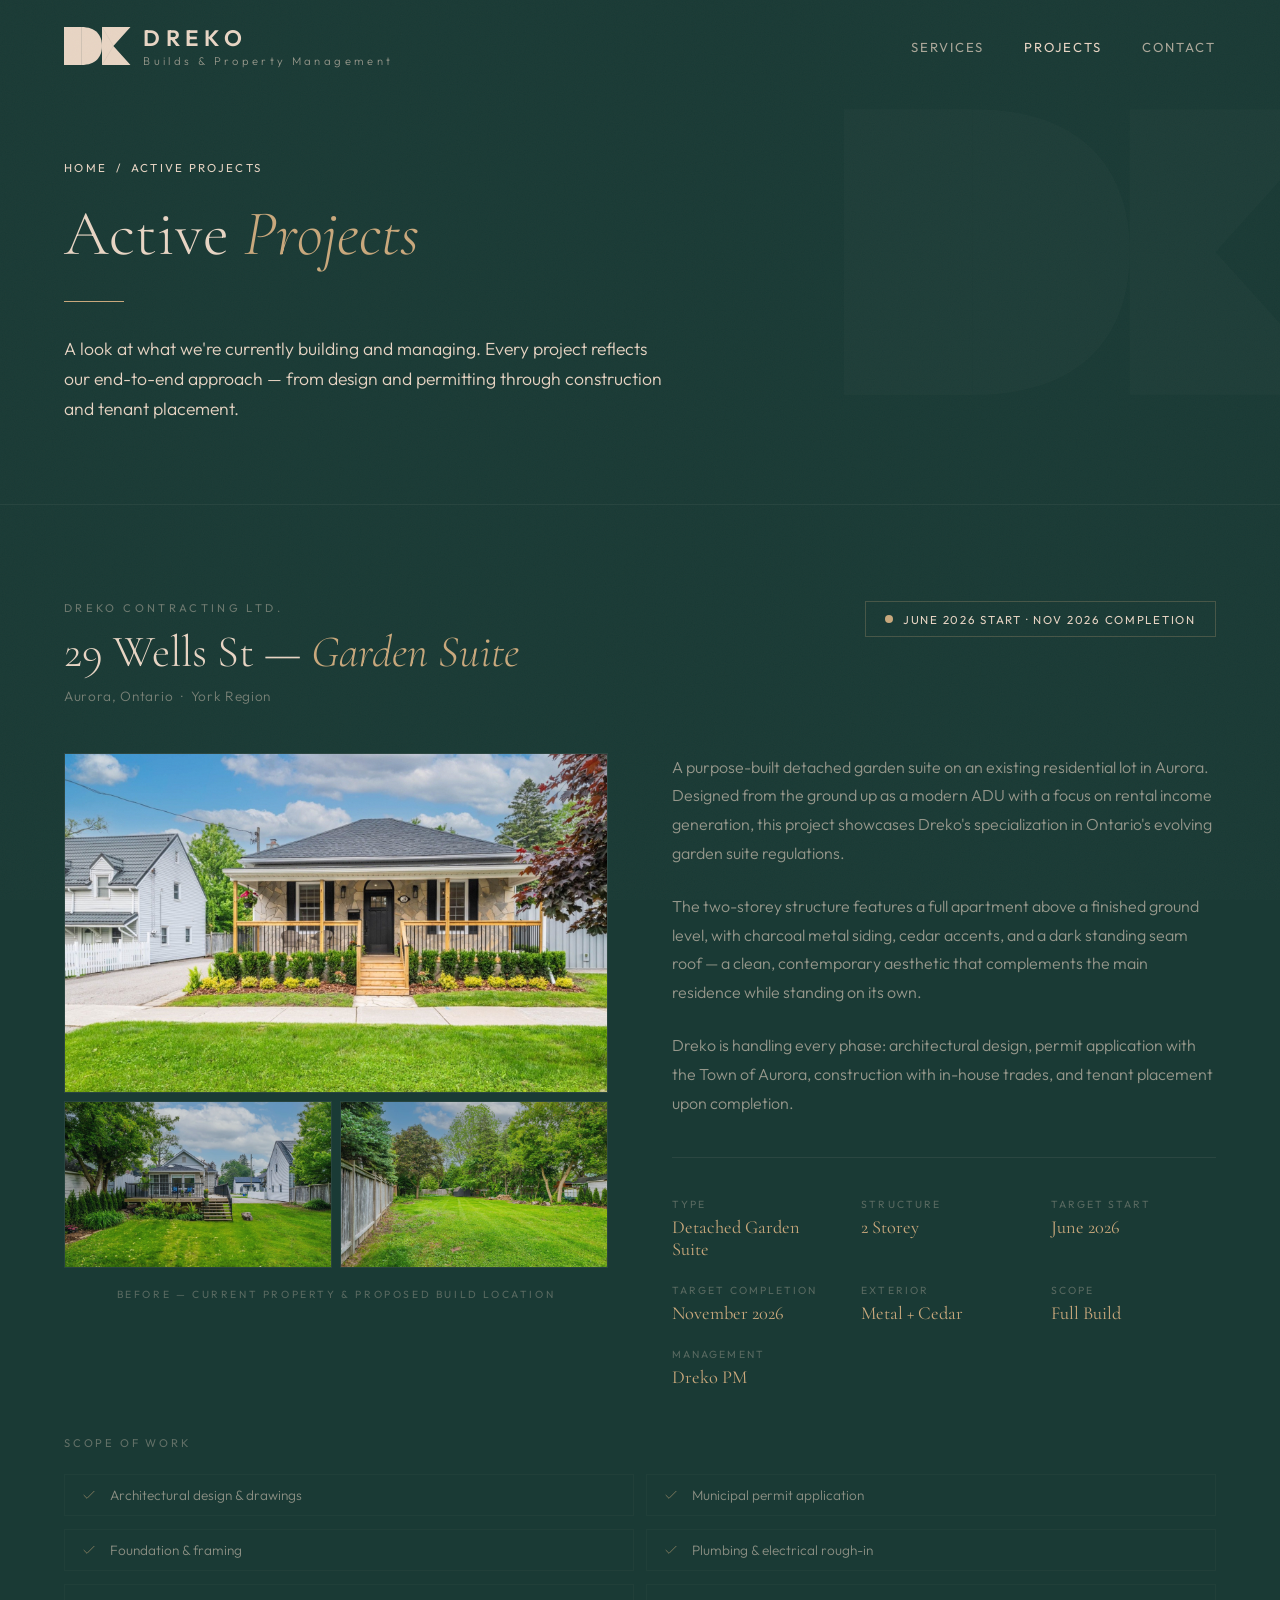
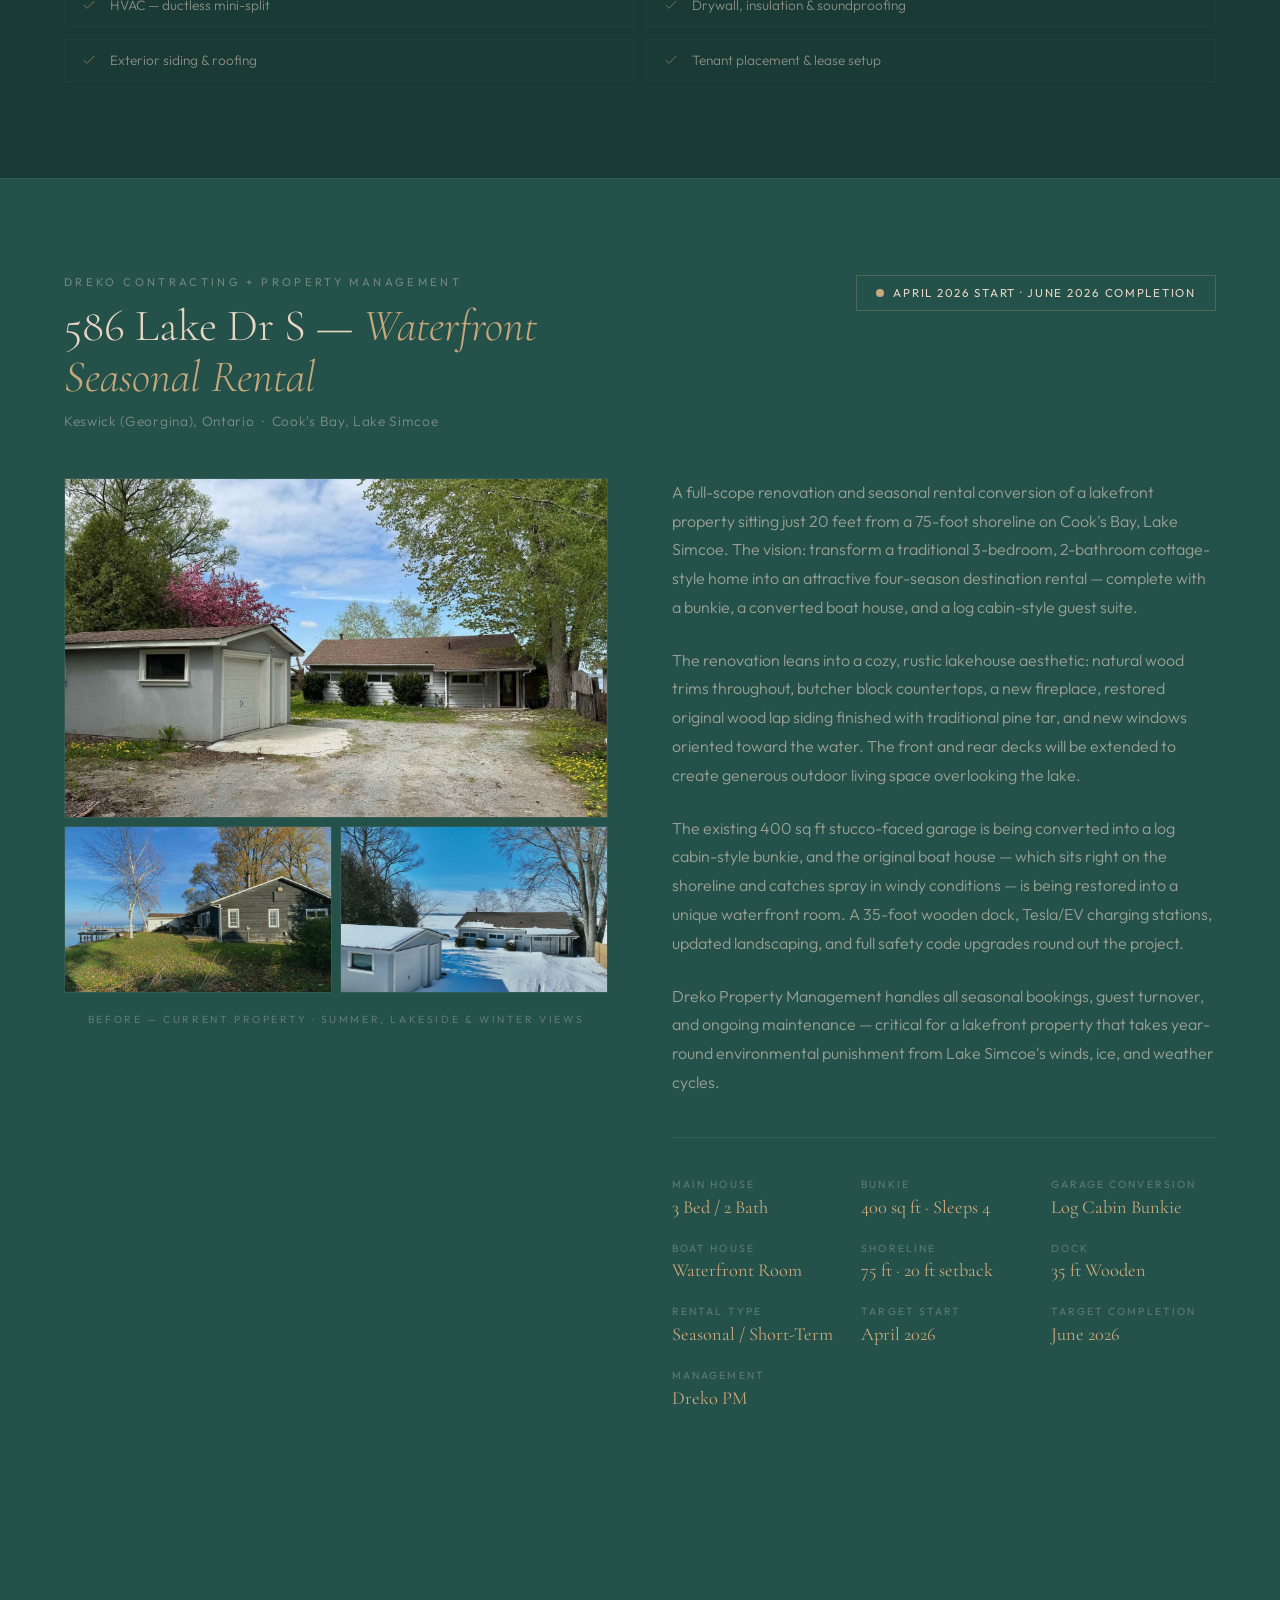
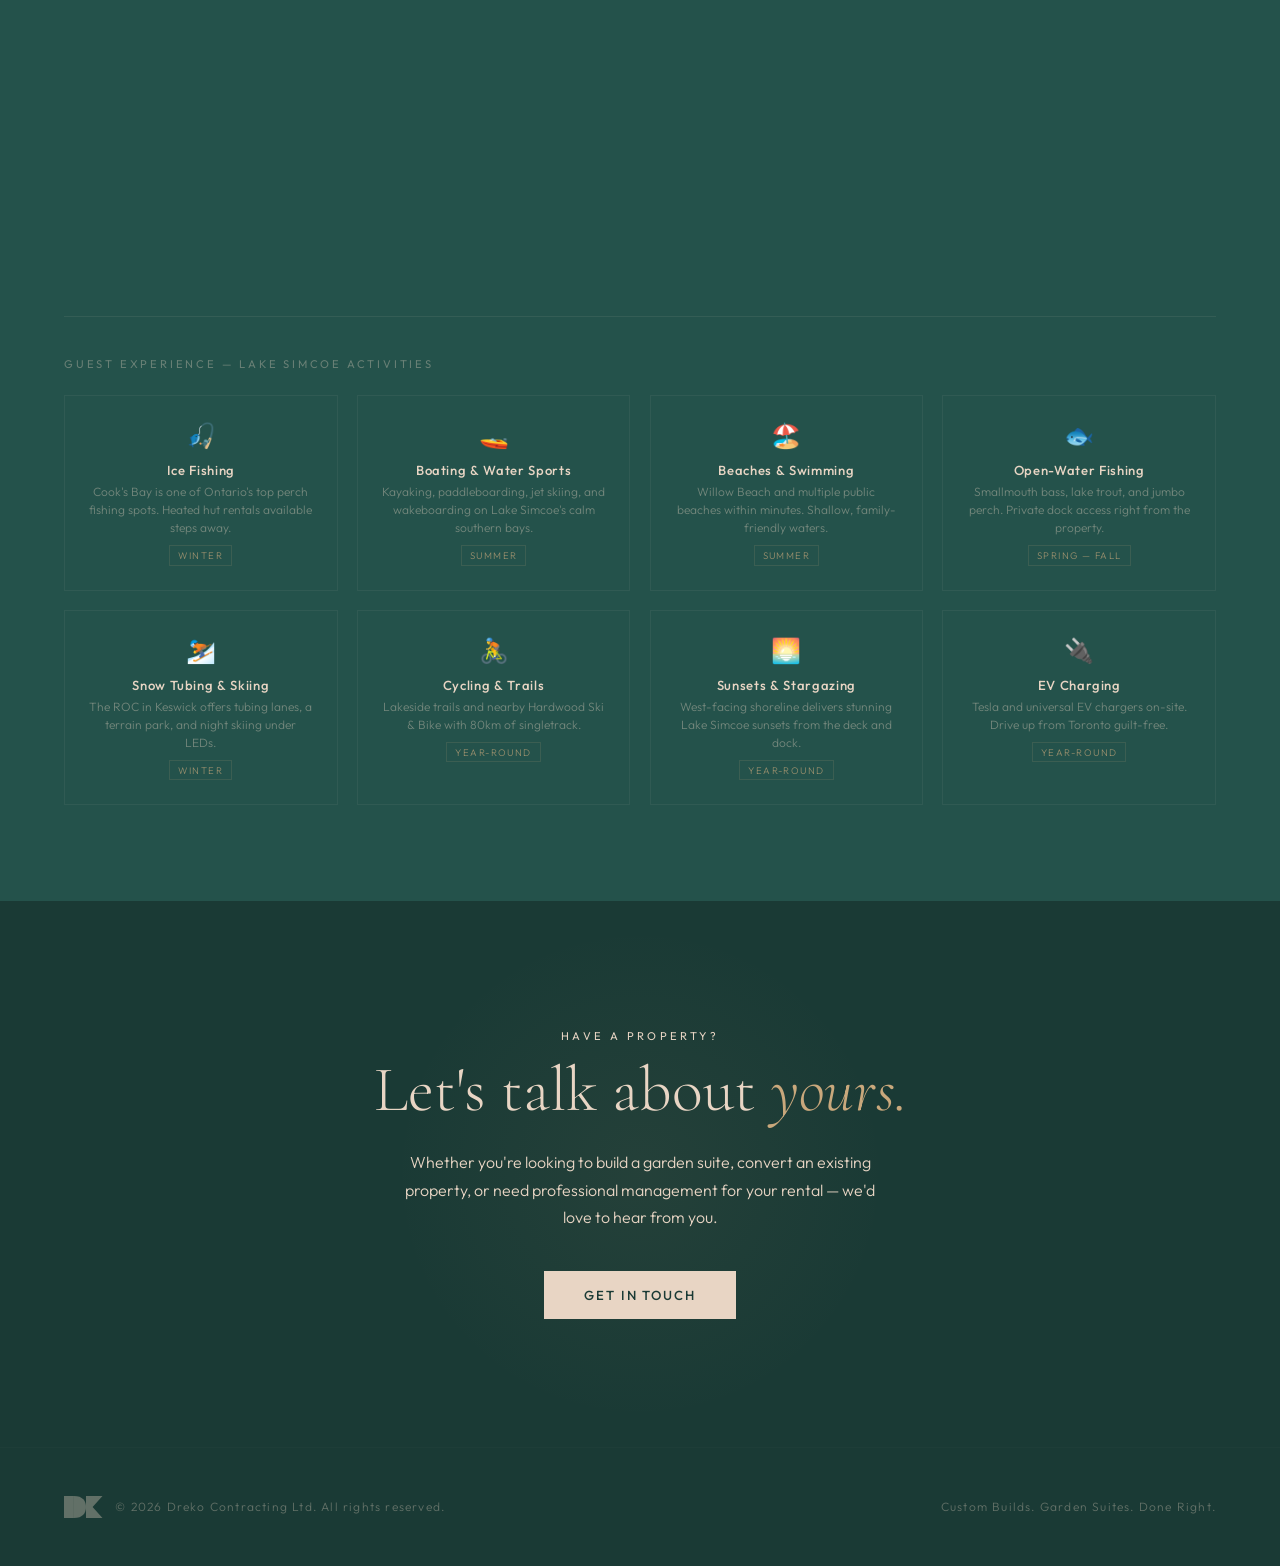
==== projects.html @ 9b6b3b4e "Add files via upload" ====
<!DOCTYPE html>
<html lang="en">
<head>
<meta charset="UTF-8">
<meta name="viewport" content="width=device-width, initial-scale=1.0">
<title>DREKO — Active Projects | Aurora Garden Suite & Keswick Waterfront</title>
<meta name="description" content="Current Dreko projects: Garden suite construction in Aurora and a lakefront seasonal rental transformation in Keswick on Lake Simcoe.">
<link href="https://fonts.googleapis.com/css2?family=Cormorant+Garamond:ital,wght@0,300;0,400;0,500;0,600;1,300;1,400&family=Outfit:wght@300;400;500;600&display=swap" rel="stylesheet">
<style>
  :root {
    --deep-green: #1a3a35;
    --green-mid: #24524b;
    --green-light: #2d6b62;
    --cream: #e8d5c4;
    --cream-soft: #f2e8de;
    --cream-white: #faf5f0;
    --warm-gray: #8a7e74;
    --accent: #c9a87c;
    --text-dark: #0f1f1c;
  }
  * { margin: 0; padding: 0; box-sizing: border-box; }
  html { scroll-behavior: smooth; font-size: 16px; }
  body {
    font-family: 'Outfit', sans-serif;
    font-weight: 300;
    color: var(--cream);
    background: var(--deep-green);
    overflow-x: hidden;
    -webkit-font-smoothing: antialiased;
  }
  body::before {
    content: '';
    position: fixed;
    top: 0; left: 0;
    width: 100%; height: 100%;
    opacity: 0.03;
    background-image: url("data:image/svg+xml,%3Csvg viewBox='0 0 256 256' xmlns='http://www.w3.org/2000/svg'%3E%3Cfilter id='n'%3E%3CfeTurbulence type='fractalNoise' baseFrequency='0.9' numOctaves='4' stitchTiles='stitch'/%3E%3C/filter%3E%3Crect width='100%25' height='100%25' filter='url(%23n)'/%3E%3C/svg%3E");
    background-size: 256px 256px;
    pointer-events: none;
    z-index: 9999;
  }
  .reveal {
    opacity: 0;
    transform: translateY(40px);
    transition: opacity 0.9s cubic-bezier(0.16, 1, 0.3, 1), transform 0.9s cubic-bezier(0.16, 1, 0.3, 1);
  }
  .reveal.visible { opacity: 1; transform: translateY(0); }
  .reveal-delay-1 { transition-delay: 0.12s; }
  .reveal-delay-2 { transition-delay: 0.24s; }
  .reveal-delay-3 { transition-delay: 0.36s; }
  .reveal-delay-4 { transition-delay: 0.48s; }

  /* NAV */
  nav {
    position: fixed; top: 0; left: 0; width: 100%; z-index: 1000;
    padding: 1.5rem 4rem;
    display: flex; justify-content: space-between; align-items: center;
    transition: background 0.4s, padding 0.4s;
  }
  nav.scrolled {
    background: rgba(26,58,53,0.95);
    backdrop-filter: blur(24px);
    padding: 1rem 4rem;
    box-shadow: 0 1px 0 rgba(232,213,196,0.06);
  }
  .nav-logo { display: flex; align-items: center; gap: 0.8rem; text-decoration: none; }
  .nav-logo svg { height: 38px; width: auto; transition: height 0.4s; }
  nav.scrolled .nav-logo svg { height: 32px; }
  .nav-logo-text { font-weight: 600; font-size: 1.4rem; letter-spacing: 0.25em; color: var(--cream); }
  .nav-logo-text span { font-weight: 300; opacity: 0.6; font-size: 0.7rem; letter-spacing: 0.3em; display: block; margin-top: 2px; }
  .nav-links { display: flex; gap: 2.5rem; list-style: none; }
  .nav-links a {
    color: var(--cream); text-decoration: none; font-size: 0.82rem;
    letter-spacing: 0.15em; text-transform: uppercase; opacity: 0.7;
    font-weight: 400; position: relative; transition: opacity 0.3s;
  }
  .nav-links a::after {
    content: ''; position: absolute; bottom: -4px; left: 0;
    width: 0; height: 1px; background: var(--accent);
    transition: width 0.4s cubic-bezier(0.16, 1, 0.3, 1);
  }
  .nav-links a:hover { opacity: 1; }
  .nav-links a:hover::after { width: 100%; }
  .hamburger {
    display: none; flex-direction: column; gap: 5px; cursor: pointer;
    padding: 8px; z-index: 1001; background: none; border: none;
  }
  .hamburger span { display: block; width: 24px; height: 1.5px; background: var(--cream); transition: transform 0.3s, opacity 0.3s; }
  .hamburger.active span:nth-child(1) { transform: translateY(6.5px) rotate(45deg); }
  .hamburger.active span:nth-child(2) { opacity: 0; }
  .hamburger.active span:nth-child(3) { transform: translateY(-6.5px) rotate(-45deg); }
  .mobile-menu {
    display: none; position: fixed; top: 0; left: 0; width: 100%; height: 100%;
    background: rgba(26,58,53,0.98); backdrop-filter: blur(30px); z-index: 999;
    flex-direction: column; align-items: center; justify-content: center; gap: 2.5rem;
    opacity: 0; transition: opacity 0.4s;
  }
  .mobile-menu.open { display: flex; opacity: 1; }
  .mobile-menu a {
    color: var(--cream); text-decoration: none; font-family: 'Cormorant Garamond', serif;
    font-size: 2rem; font-weight: 300; letter-spacing: 0.1em; opacity: 0.8; transition: opacity 0.3s, color 0.3s;
  }
  .mobile-menu a:hover { opacity: 1; color: var(--accent); }

  /* PAGE HEADER */
  .page-header {
    padding: 10rem 4rem 5rem;
    position: relative;
    overflow: hidden;
  }
  .page-header-watermark {
    position: absolute; right: -5%; top: 50%; transform: translateY(-50%);
    width: 45vw; max-width: 500px; opacity: 0.02; pointer-events: none;
  }
  .breadcrumb {
    font-size: 0.72rem; letter-spacing: 0.2em; text-transform: uppercase;
    opacity: 0.35; margin-bottom: 1.5rem; font-weight: 400;
  }
  .breadcrumb a { color: var(--cream); text-decoration: none; transition: opacity 0.3s; }
  .breadcrumb a:hover { opacity: 0.8; }
  .page-title {
    font-family: 'Cormorant Garamond', serif; font-weight: 300;
    font-size: clamp(2.5rem, 5vw, 4.5rem); line-height: 1.1; max-width: 800px;
  }
  .page-title em { font-style: italic; color: var(--accent); }
  .page-intro {
    margin-top: 1.5rem; font-size: 1.1rem; line-height: 1.7;
    max-width: 600px; opacity: 0.55;
  }
  .divider { width: 60px; height: 1px; background: var(--accent); opacity: 0.4; margin: 2rem 0; }

  /* PROJECT SECTION */
  .project-section {
    padding: 6rem 4rem;
    border-top: 1px solid rgba(232,213,196,0.06);
  }
  .project-section:nth-child(odd) { background: var(--green-mid); }

  .project-header {
    display: flex; justify-content: space-between; align-items: flex-start;
    margin-bottom: 3rem; flex-wrap: wrap; gap: 2rem;
  }
  .project-header-left { max-width: 600px; }
  .project-eyebrow {
    font-size: 0.7rem; letter-spacing: 0.3em; text-transform: uppercase;
    opacity: 0.4; margin-bottom: 0.75rem; font-weight: 400;
  }
  .project-name {
    font-family: 'Cormorant Garamond', serif; font-weight: 300;
    font-size: clamp(1.8rem, 3.5vw, 2.8rem); line-height: 1.15;
  }
  .project-name em { font-style: italic; color: var(--accent); }
  .project-location {
    margin-top: 0.5rem; font-size: 0.85rem; opacity: 0.45;
    letter-spacing: 0.05em;
  }

  .project-status {
    display: flex; align-items: center; gap: 0.6rem;
    padding: 0.6rem 1.2rem;
    border: 1px solid rgba(201,168,124,0.25);
    font-size: 0.72rem; letter-spacing: 0.15em; text-transform: uppercase;
    font-weight: 400; white-space: nowrap; height: fit-content;
  }
  .status-dot {
    width: 8px; height: 8px; border-radius: 50%;
    animation: pulse 2s ease-in-out infinite;
  }
  .status-dot.upcoming { background: var(--accent); }
  .status-dot.active { background: #6fbf73; }
  @keyframes pulse {
    0%, 100% { opacity: 1; }
    50% { opacity: 0.4; }
  }

  /* Project photo gallery */
  .project-gallery {
    display: grid;
    grid-template-columns: 1fr;
    gap: 0.5rem;
  }
  .project-gallery-main {
    width: 100%;
    aspect-ratio: 16/10;
    object-fit: cover;
    border: 1px solid rgba(232,213,196,0.08);
  }
  .project-gallery-row {
    display: grid;
    grid-template-columns: 1fr 1fr;
    gap: 0.5rem;
  }
  .project-gallery-thumb {
    width: 100%;
    aspect-ratio: 16/10;
    object-fit: cover;
    border: 1px solid rgba(232,213,196,0.08);
    opacity: 0.85;
    transition: opacity 0.3s;
  }
  .project-gallery-thumb:hover { opacity: 1; }
  .gallery-label {
    font-size: 0.65rem;
    letter-spacing: 0.25em;
    text-transform: uppercase;
    opacity: 0.3;
    margin-top: 0.75rem;
    font-weight: 400;
    text-align: center;
  }

  /* Project content grid */
  .project-content {
    display: grid;
    grid-template-columns: 1fr 1fr;
    gap: 4rem;
    align-items: start;
  }
  .project-visual {
    aspect-ratio: 4/3;
    background: rgba(232,213,196,0.03);
    border: 1px solid rgba(232,213,196,0.08);
    display: flex; flex-direction: column;
    align-items: center; justify-content: center;
    position: relative; overflow: hidden;
  }
  .project-visual-label {
    font-size: 0.68rem; letter-spacing: 0.3em; text-transform: uppercase;
    opacity: 0.25; font-weight: 400;
  }
  .project-visual svg { width: 80px; opacity: 0.08; margin-top: 1rem; }

  .project-description p {
    font-size: 1rem; line-height: 1.8; opacity: 0.6; margin-bottom: 1.5rem;
  }

  /* Specs grid */
  .project-specs {
    display: grid; grid-template-columns: repeat(3, 1fr);
    gap: 1.5rem; margin-top: 2.5rem;
    padding-top: 2.5rem;
    border-top: 1px solid rgba(232,213,196,0.08);
  }
  .spec-item { display: flex; flex-direction: column; }
  .spec-label {
    font-size: 0.65rem; letter-spacing: 0.2em; text-transform: uppercase;
    opacity: 0.3; margin-bottom: 0.3rem; font-weight: 400;
  }
  .spec-value {
    font-family: 'Cormorant Garamond', serif;
    font-size: 1.15rem; font-weight: 400; color: var(--accent);
  }

  /* Scope list */
  .scope-section { margin-top: 3rem; }
  .scope-title {
    font-size: 0.7rem; letter-spacing: 0.25em; text-transform: uppercase;
    opacity: 0.35; margin-bottom: 1.5rem; font-weight: 400;
  }
  .scope-grid {
    display: grid; grid-template-columns: 1fr 1fr;
    gap: 0.8rem;
  }
  .scope-item {
    display: flex; align-items: center; gap: 0.8rem;
    padding: 0.7rem 1rem;
    border: 1px solid rgba(232,213,196,0.06);
    font-size: 0.85rem; opacity: 0.55;
    transition: border-color 0.3s, opacity 0.3s;
  }
  .scope-item:hover { border-color: rgba(201,168,124,0.2); opacity: 0.8; }
  .scope-item svg {
    width: 16px; height: 16px; stroke: var(--accent); fill: none;
    stroke-width: 1.5; min-width: 16px;
  }

  /* Activities section for Keswick */
  .activities-section {
    margin-top: 3rem;
    padding-top: 2.5rem;
    border-top: 1px solid rgba(232,213,196,0.08);
  }
  .activities-grid {
    display: grid; grid-template-columns: repeat(4, 1fr);
    gap: 1.2rem; margin-top: 1.5rem;
  }
  .activity-card {
    padding: 1.5rem;
    border: 1px solid rgba(232,213,196,0.06);
    text-align: center;
    transition: border-color 0.3s, transform 0.3s;
  }
  .activity-card:hover {
    border-color: rgba(201,168,124,0.2);
    transform: translateY(-3px);
  }
  .activity-icon { font-size: 1.5rem; margin-bottom: 0.75rem; display: block; }
  .activity-card h4 {
    font-family: 'Outfit', sans-serif; font-weight: 500;
    font-size: 0.82rem; letter-spacing: 0.05em; margin-bottom: 0.3rem;
  }
  .activity-card p {
    font-size: 0.75rem; opacity: 0.4; line-height: 1.5;
  }
  .activity-season {
    display: inline-block; margin-top: 0.5rem;
    font-size: 0.6rem; letter-spacing: 0.15em; text-transform: uppercase;
    padding: 0.2rem 0.5rem;
    border: 1px solid rgba(201,168,124,0.2);
    color: var(--accent); opacity: 0.7;
  }

  /* CTA */
  .page-cta {
    padding: 8rem 4rem;
    text-align: center;
    position: relative;
  }
  .page-cta::before {
    content: ''; position: absolute; top: 50%; left: 50%;
    transform: translate(-50%, -50%);
    width: 500px; height: 500px;
    background: radial-gradient(circle, rgba(201,168,124,0.06), transparent 70%);
    pointer-events: none;
  }
  .page-cta .page-title { margin: 0 auto 1.5rem; text-align: center; max-width: 600px; }
  .page-cta p { max-width: 480px; margin: 0 auto 2.5rem; font-size: 1rem; line-height: 1.7; opacity: 0.5; }
  .btn-primary {
    display: inline-block; padding: 1rem 2.5rem;
    background: var(--cream); color: var(--deep-green);
    text-decoration: none; font-size: 0.82rem; font-weight: 500;
    letter-spacing: 0.15em; text-transform: uppercase;
    transition: transform 0.3s, box-shadow 0.3s;
  }
  .btn-primary:hover {
    transform: translateY(-2px);
    box-shadow: 0 12px 40px rgba(232,213,196,0.2);
  }

  /* FOOTER */
  footer {
    padding: 3rem 4rem;
    border-top: 1px solid rgba(232,213,196,0.06);
    display: flex; justify-content: space-between; align-items: center;
    font-size: 0.75rem; opacity: 0.35; letter-spacing: 0.1em;
  }
  footer a { color: var(--cream); text-decoration: none; }
  .footer-left { display: flex; align-items: center; gap: 0.8rem; }

  /* RESPONSIVE */
  @media (max-width: 1024px) {
    .project-content { grid-template-columns: 1fr; gap: 3rem; }
    .project-specs { grid-template-columns: repeat(2, 1fr); }
    .activities-grid { grid-template-columns: repeat(2, 1fr); }
  }
  @media (max-width: 768px) {
    nav { padding: 1.2rem 2rem; }
    nav.scrolled { padding: 1rem 2rem; }
    .nav-links { display: none; }
    .hamburger { display: flex; }
    .page-header { padding: 8rem 2rem 3rem; }
    .project-section { padding: 4rem 2rem; }
    .project-header { flex-direction: column; }
    .scope-grid { grid-template-columns: 1fr; }
    .activities-grid { grid-template-columns: 1fr; }
    .page-cta { padding: 5rem 2rem; }
    footer { flex-direction: column; gap: 1rem; text-align: center; }
  }
</style>
</head>
<body>

<!-- NAV -->
<nav id="nav">
  <a href="index.html" class="nav-logo">
    <svg viewBox="0 0 350 200" xmlns="http://www.w3.org/2000/svg">
      <rect x="0" y="0" width="90" height="200" fill="#e8d5c4"/>
      <path d="M 90 0 L 90 200 C 170 200 200 155 200 100 C 200 45 170 0 90 0 Z" fill="#e8d5c4"/>
      <path d="M 200 0 L 350 0 L 260 100 L 350 200 L 200 200 Z" fill="#e8d5c4"/>
      <line x1="200" y1="0" x2="260" y2="100" stroke="#1a3a35" stroke-width="1" opacity="0.3"/>
      <line x1="200" y1="200" x2="260" y2="100" stroke="#1a3a35" stroke-width="1" opacity="0.3"/>
    </svg>
    <div class="nav-logo-text">DREKO<span>Builds &amp; Property Management</span></div>
  </a>
  <ul class="nav-links">
    <li><a href="index.html#services">Services</a></li>
    <li><a href="projects.html" style="opacity:1;">Projects</a></li>
    
    <li><a href="index.html#contact">Contact</a></li>
  </ul>
  <button class="hamburger" id="hamburger" aria-label="Menu"><span></span><span></span><span></span></button>
</nav>
<div class="mobile-menu" id="mobileMenu">
  <a href="index.html#services">Services</a>
  <a href="projects.html">Projects</a>
  
  <a href="index.html#contact">Contact</a>
</div>

<!-- PAGE HEADER -->
<header class="page-header">
  <svg class="page-header-watermark" viewBox="0 0 350 200" xmlns="http://www.w3.org/2000/svg">
    <rect x="0" y="0" width="90" height="200" fill="#e8d5c4"/>
    <path d="M 90 0 L 90 200 C 170 200 200 155 200 100 C 200 45 170 0 90 0 Z" fill="#e8d5c4"/>
    <path d="M 200 0 L 350 0 L 260 100 L 350 200 L 200 200 Z" fill="#e8d5c4"/>
  </svg>
  <div class="breadcrumb reveal"><a href="index.html">Home</a> &nbsp;/&nbsp; Active Projects</div>
  <h1 class="page-title reveal reveal-delay-1">Active <em>Projects</em></h1>
  <div class="divider reveal reveal-delay-2"></div>
  <p class="page-intro reveal reveal-delay-3">A look at what we're currently building and managing. Every project reflects our end-to-end approach — from design and permitting through construction and tenant placement.</p>
</header>

<!-- PROJECT 1: AURORA GARDEN SUITE -->
<section class="project-section">
  <div class="project-header reveal">
    <div class="project-header-left">
      <div class="project-eyebrow">Dreko Contracting Ltd.</div>
      <h2 class="project-name">29 Wells St — <em>Garden Suite</em></h2>
      <div class="project-location">Aurora, Ontario &nbsp;·&nbsp; York Region</div>
    </div>
    <div class="project-status">
      <span class="status-dot upcoming"></span>
      June 2026 Start · Nov 2026 Completion
    </div>
  </div>

  <div class="project-content">
    <div class="project-gallery reveal">
      <img src="aurora_front.jpg" alt="29 Wells St Aurora - Front view of bungalow" class="project-gallery-main">
      <div class="project-gallery-row">
        <img src="aurora_backyard.jpg" alt="29 Wells St Aurora - Backyard and deck" class="project-gallery-thumb">
        <img src="aurora_build_location.jpg" alt="29 Wells St Aurora - Proposed garden suite build location" class="project-gallery-thumb">
      </div>
      <div class="gallery-label">Before — Current Property &amp; Proposed Build Location</div>
    </div>
    <div class="project-description reveal reveal-delay-1">
      <p>A purpose-built detached garden suite on an existing residential lot in Aurora. Designed from the ground up as a modern ADU with a focus on rental income generation, this project showcases Dreko's specialization in Ontario's evolving garden suite regulations.</p>
      <p>The two-storey structure features a full apartment above a finished ground level, with charcoal metal siding, cedar accents, and a dark standing seam roof — a clean, contemporary aesthetic that complements the main residence while standing on its own.</p>
      <p>Dreko is handling every phase: architectural design, permit application with the Town of Aurora, construction with in-house trades, and tenant placement upon completion.</p>

      <div class="project-specs">
        <div class="spec-item">
          <span class="spec-label">Type</span>
          <span class="spec-value">Detached Garden Suite</span>
        </div>
        <div class="spec-item">
          <span class="spec-label">Structure</span>
          <span class="spec-value">2 Storey</span>
        </div>
        <div class="spec-item">
          <span class="spec-label">Target Start</span>
          <span class="spec-value">June 2026</span>
        </div>
        <div class="spec-item">
          <span class="spec-label">Target Completion</span>
          <span class="spec-value">November 2026</span>
        </div>
        <div class="spec-item">
          <span class="spec-label">Exterior</span>
          <span class="spec-value">Metal + Cedar</span>
        </div>
        <div class="spec-item">
          <span class="spec-label">Scope</span>
          <span class="spec-value">Full Build</span>
        </div>
        <div class="spec-item">
          <span class="spec-label">Management</span>
          <span class="spec-value">Dreko PM</span>
        </div>
      </div>
    </div>
  </div>

  <div class="scope-section reveal">
    <div class="scope-title">Scope of Work</div>
    <div class="scope-grid">
      <div class="scope-item"><svg viewBox="0 0 24 24"><polyline points="20 6 9 17 4 12"/></svg>Architectural design &amp; drawings</div>
      <div class="scope-item"><svg viewBox="0 0 24 24"><polyline points="20 6 9 17 4 12"/></svg>Municipal permit application</div>
      <div class="scope-item"><svg viewBox="0 0 24 24"><polyline points="20 6 9 17 4 12"/></svg>Foundation &amp; framing</div>
      <div class="scope-item"><svg viewBox="0 0 24 24"><polyline points="20 6 9 17 4 12"/></svg>Plumbing &amp; electrical rough-in</div>
      <div class="scope-item"><svg viewBox="0 0 24 24"><polyline points="20 6 9 17 4 12"/></svg>HVAC — ductless mini-split</div>
      <div class="scope-item"><svg viewBox="0 0 24 24"><polyline points="20 6 9 17 4 12"/></svg>Drywall, insulation &amp; soundproofing</div>
      <div class="scope-item"><svg viewBox="0 0 24 24"><polyline points="20 6 9 17 4 12"/></svg>Exterior siding &amp; roofing</div>
      <div class="scope-item"><svg viewBox="0 0 24 24"><polyline points="20 6 9 17 4 12"/></svg>Tenant placement &amp; lease setup</div>
    </div>
  </div>
</section>

<!-- PROJECT 2: KESWICK WATERFRONT -->
<section class="project-section">
  <div class="project-header reveal">
    <div class="project-header-left">
      <div class="project-eyebrow">Dreko Contracting + Property Management</div>
      <h2 class="project-name">586 Lake Dr S — <em>Waterfront Seasonal Rental</em></h2>
      <div class="project-location">Keswick (Georgina), Ontario &nbsp;·&nbsp; Cook's Bay, Lake Simcoe</div>
    </div>
    <div class="project-status">
      <span class="status-dot upcoming"></span>
      April 2026 Start · June 2026 Completion
    </div>
  </div>

  <div class="project-content">
    <div class="project-gallery reveal">
      <img src="keswick_summer.jpg" alt="586 Lake Dr S Keswick - Summer view with garage and house" class="project-gallery-main">
      <div class="project-gallery-row">
        <img src="keswick_lakeside.jpg" alt="586 Lake Dr S Keswick - Lakeside view with dock" class="project-gallery-thumb">
        <img src="keswick_winter.jpg" alt="586 Lake Dr S Keswick - Winter view with frozen Lake Simcoe" class="project-gallery-thumb">
      </div>
      <div class="gallery-label">Before — Current Property · Summer, Lakeside &amp; Winter Views</div>
    </div>
    <div class="project-description reveal reveal-delay-1">
      <p>A full-scope renovation and seasonal rental conversion of a lakefront property sitting just 20 feet from a 75-foot shoreline on Cook's Bay, Lake Simcoe. The vision: transform a traditional 3-bedroom, 2-bathroom cottage-style home into an attractive four-season destination rental — complete with a bunkie, a converted boat house, and a log cabin-style guest suite.</p>
      <p>The renovation leans into a cozy, rustic lakehouse aesthetic: natural wood trims throughout, butcher block countertops, a new fireplace, restored original wood lap siding finished with traditional pine tar, and new windows oriented toward the water. The front and rear decks will be extended to create generous outdoor living space overlooking the lake.</p>
      <p>The existing 400 sq ft stucco-faced garage is being converted into a log cabin-style bunkie, and the original boat house — which sits right on the shoreline and catches spray in windy conditions — is being restored into a unique waterfront room. A 35-foot wooden dock, Tesla/EV charging stations, updated landscaping, and full safety code upgrades round out the project.</p>
      <p>Dreko Property Management handles all seasonal bookings, guest turnover, and ongoing maintenance — critical for a lakefront property that takes year-round environmental punishment from Lake Simcoe's winds, ice, and weather cycles.</p>

      <div class="project-specs">
        <div class="spec-item">
          <span class="spec-label">Main House</span>
          <span class="spec-value">3 Bed / 2 Bath</span>
        </div>
        <div class="spec-item">
          <span class="spec-label">Bunkie</span>
          <span class="spec-value">400 sq ft · Sleeps 4</span>
        </div>
        <div class="spec-item">
          <span class="spec-label">Garage Conversion</span>
          <span class="spec-value">Log Cabin Bunkie</span>
        </div>
        <div class="spec-item">
          <span class="spec-label">Boat House</span>
          <span class="spec-value">Waterfront Room</span>
        </div>
        <div class="spec-item">
          <span class="spec-label">Shoreline</span>
          <span class="spec-value">75 ft · 20 ft setback</span>
        </div>
        <div class="spec-item">
          <span class="spec-label">Dock</span>
          <span class="spec-value">35 ft Wooden</span>
        </div>
        <div class="spec-item">
          <span class="spec-label">Rental Type</span>
          <span class="spec-value">Seasonal / Short-Term</span>
        </div>
        <div class="spec-item">
          <span class="spec-label">Target Start</span>
          <span class="spec-value">April 2026</span>
        </div>
        <div class="spec-item">
          <span class="spec-label">Target Completion</span>
          <span class="spec-value">June 2026</span>
        </div>
        <div class="spec-item">
          <span class="spec-label">Management</span>
          <span class="spec-value">Dreko PM</span>
        </div>
      </div>
    </div>
  </div>

  <div class="scope-section reveal">
    <div class="scope-title">Scope of Work — Contracting</div>
    <div class="scope-grid">
      <div class="scope-item"><svg viewBox="0 0 24 24"><polyline points="20 6 9 17 4 12"/></svg>Restore original wood lap siding + pine tar finish</div>
      <div class="scope-item"><svg viewBox="0 0 24 24"><polyline points="20 6 9 17 4 12"/></svg>Natural wood trim installation throughout</div>
      <div class="scope-item"><svg viewBox="0 0 24 24"><polyline points="20 6 9 17 4 12"/></svg>Kitchen renovation — rustic vibe, butcher block counters</div>
      <div class="scope-item"><svg viewBox="0 0 24 24"><polyline points="20 6 9 17 4 12"/></svg>Fireplace installation</div>
      <div class="scope-item"><svg viewBox="0 0 24 24"><polyline points="20 6 9 17 4 12"/></svg>Extend front &amp; rear decks</div>
      <div class="scope-item"><svg viewBox="0 0 24 24"><polyline points="20 6 9 17 4 12"/></svg>New water-facing windows</div>
      <div class="scope-item"><svg viewBox="0 0 24 24"><polyline points="20 6 9 17 4 12"/></svg>Garage → log cabin bunkie conversion</div>
      <div class="scope-item"><svg viewBox="0 0 24 24"><polyline points="20 6 9 17 4 12"/></svg>Boat house → waterfront room restoration</div>
      <div class="scope-item"><svg viewBox="0 0 24 24"><polyline points="20 6 9 17 4 12"/></svg>35 ft wooden dock build</div>
      <div class="scope-item"><svg viewBox="0 0 24 24"><polyline points="20 6 9 17 4 12"/></svg>Entertainment space buildout</div>
      <div class="scope-item"><svg viewBox="0 0 24 24"><polyline points="20 6 9 17 4 12"/></svg>Tesla &amp; EV charger installation</div>
      <div class="scope-item"><svg viewBox="0 0 24 24"><polyline points="20 6 9 17 4 12"/></svg>Safety code retrofit &amp; compliance</div>
      <div class="scope-item"><svg viewBox="0 0 24 24"><polyline points="20 6 9 17 4 12"/></svg>Landscaping update</div>
      <div class="scope-item"><svg viewBox="0 0 24 24"><polyline points="20 6 9 17 4 12"/></svg>Seasonal rental staging &amp; outfitting</div>
    </div>
  </div>

  <!-- Activities -->
  <div class="activities-section reveal">
    <div class="scope-title">Guest Experience — Lake Simcoe Activities</div>
    <div class="activities-grid">
      <div class="activity-card">
        <span class="activity-icon">🎣</span>
        <h4>Ice Fishing</h4>
        <p>Cook's Bay is one of Ontario's top perch fishing spots. Heated hut rentals available steps away.</p>
        <span class="activity-season">Winter</span>
      </div>
      <div class="activity-card">
        <span class="activity-icon">🚤</span>
        <h4>Boating &amp; Water Sports</h4>
        <p>Kayaking, paddleboarding, jet skiing, and wakeboarding on Lake Simcoe's calm southern bays.</p>
        <span class="activity-season">Summer</span>
      </div>
      <div class="activity-card">
        <span class="activity-icon">🏖️</span>
        <h4>Beaches &amp; Swimming</h4>
        <p>Willow Beach and multiple public beaches within minutes. Shallow, family-friendly waters.</p>
        <span class="activity-season">Summer</span>
      </div>
      <div class="activity-card">
        <span class="activity-icon">🐟</span>
        <h4>Open-Water Fishing</h4>
        <p>Smallmouth bass, lake trout, and jumbo perch. Private dock access right from the property.</p>
        <span class="activity-season">Spring — Fall</span>
      </div>
      <div class="activity-card">
        <span class="activity-icon">⛷️</span>
        <h4>Snow Tubing &amp; Skiing</h4>
        <p>The ROC in Keswick offers tubing lanes, a terrain park, and night skiing under LEDs.</p>
        <span class="activity-season">Winter</span>
      </div>
      <div class="activity-card">
        <span class="activity-icon">🚴</span>
        <h4>Cycling &amp; Trails</h4>
        <p>Lakeside trails and nearby Hardwood Ski & Bike with 80km of singletrack.</p>
        <span class="activity-season">Year-Round</span>
      </div>
      <div class="activity-card">
        <span class="activity-icon">🌅</span>
        <h4>Sunsets &amp; Stargazing</h4>
        <p>West-facing shoreline delivers stunning Lake Simcoe sunsets from the deck and dock.</p>
        <span class="activity-season">Year-Round</span>
      </div>
      <div class="activity-card">
        <span class="activity-icon">🔌</span>
        <h4>EV Charging</h4>
        <p>Tesla and universal EV chargers on-site. Drive up from Toronto guilt-free.</p>
        <span class="activity-season">Year-Round</span>
      </div>
    </div>
  </div>
</section>

<!-- CTA -->
<section class="page-cta">
  <div class="project-eyebrow reveal">Have a Property?</div>
  <h2 class="page-title reveal reveal-delay-1">Let's talk about <em>yours.</em></h2>
  <p class="reveal reveal-delay-2">Whether you're looking to build a garden suite, convert an existing property, or need professional management for your rental — we'd love to hear from you.</p>
  <div class="reveal reveal-delay-3">
    <a href="index.html#contact" class="btn-primary">Get in Touch</a>
  </div>
</section>

<!-- FOOTER -->
<footer>
  <div class="footer-left">
    <svg viewBox="0 0 350 200" xmlns="http://www.w3.org/2000/svg" style="height: 22px; width: auto;">
      <rect x="0" y="0" width="90" height="200" fill="#e8d5c4"/>
      <path d="M 90 0 L 90 200 C 170 200 200 155 200 100 C 200 45 170 0 90 0 Z" fill="#e8d5c4"/>
      <path d="M 200 0 L 350 0 L 260 100 L 350 200 L 200 200 Z" fill="#e8d5c4"/>
    </svg>
    <span>&copy; 2026 Dreko Contracting Ltd. All rights reserved.</span>
  </div>
  <span>Custom Builds. Garden Suites. Done Right.</span>
</footer>

<script>
  const nav = document.getElementById('nav');
  window.addEventListener('scroll', () => { nav.classList.toggle('scrolled', window.scrollY > 60); });

  const hamburger = document.getElementById('hamburger');
  const mobileMenu = document.getElementById('mobileMenu');
  hamburger.addEventListener('click', () => {
    hamburger.classList.toggle('active');
    mobileMenu.classList.toggle('open');
    document.body.style.overflow = mobileMenu.classList.contains('open') ? 'hidden' : '';
  });
  mobileMenu.querySelectorAll('a').forEach(a => {
    a.addEventListener('click', () => {
      hamburger.classList.remove('active');
      mobileMenu.classList.remove('open');
      document.body.style.overflow = '';
    });
  });

  const observer = new IntersectionObserver((entries) => {
    entries.forEach(entry => { if (entry.isIntersecting) entry.target.classList.add('visible'); });
  }, { threshold: 0.1, rootMargin: '0px 0px -40px 0px' });
  document.querySelectorAll('.reveal').forEach(el => observer.observe(el));
</script>
</body>
</html>
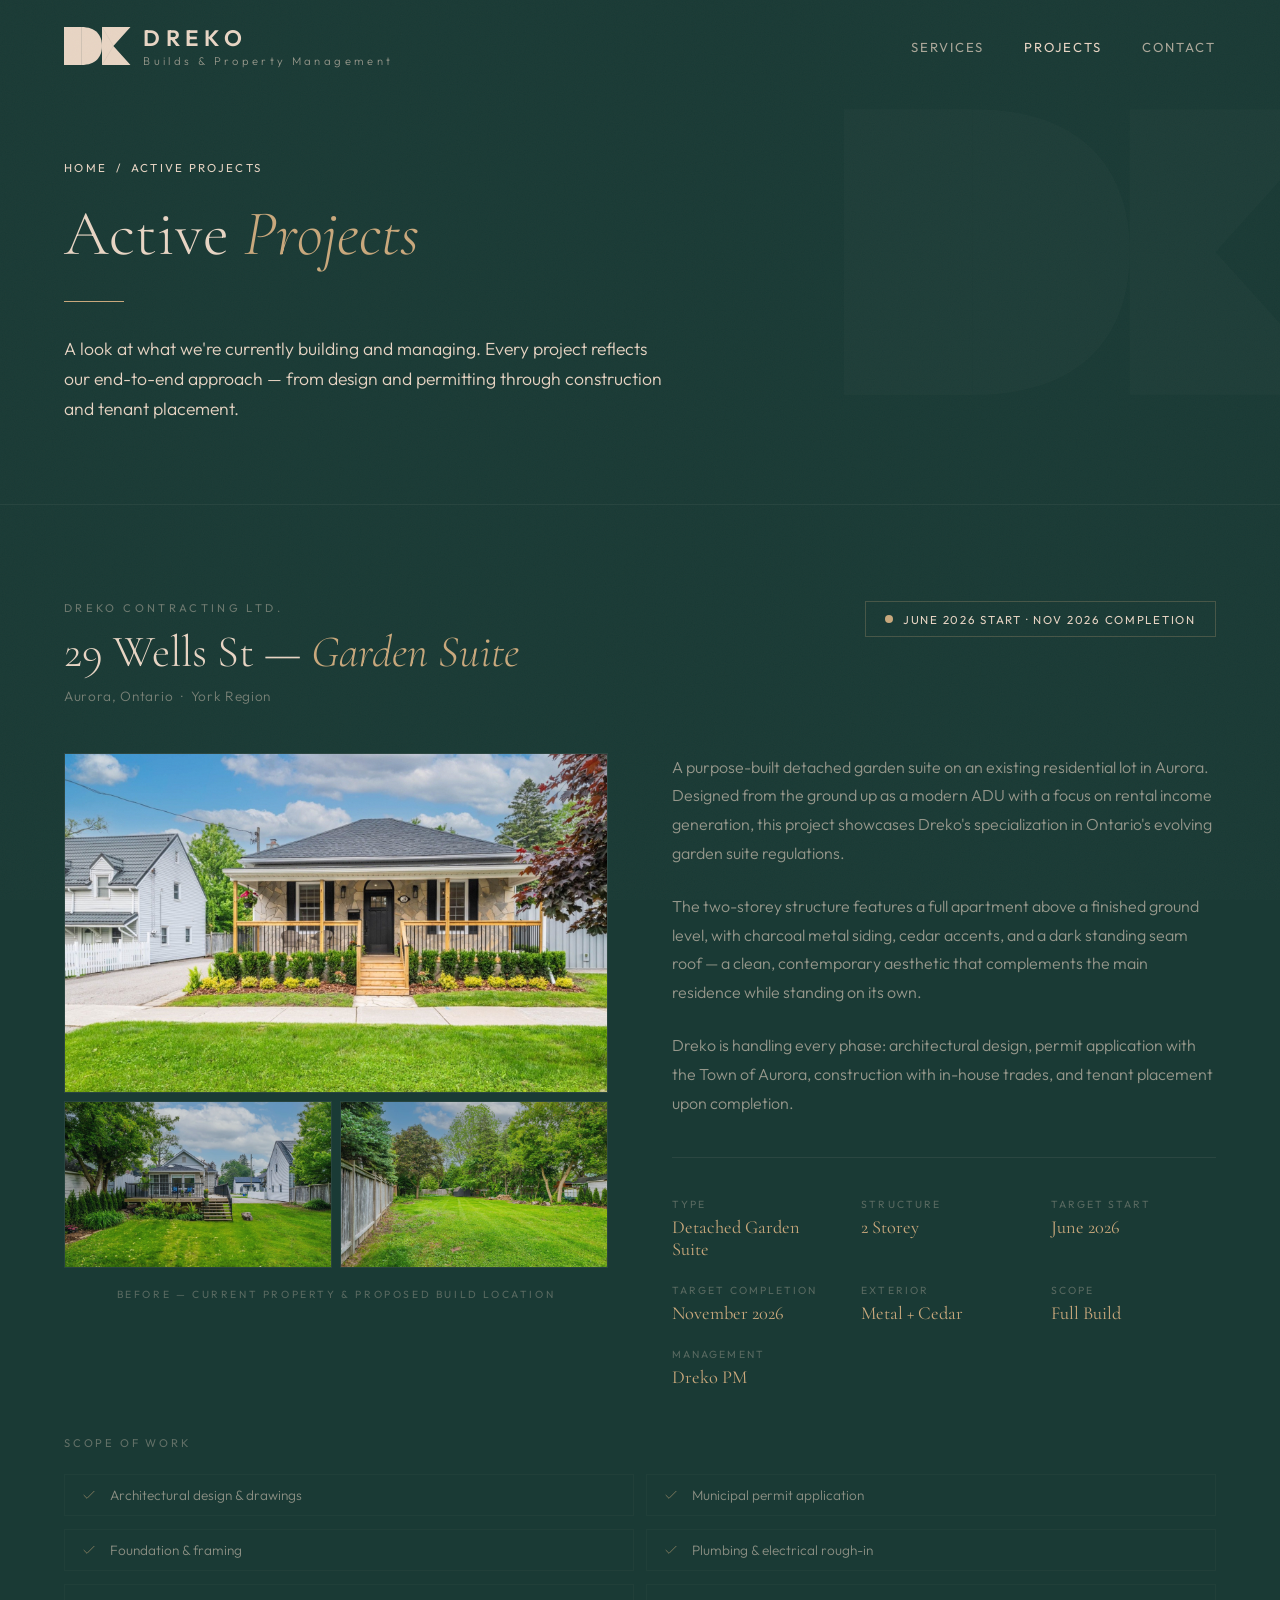
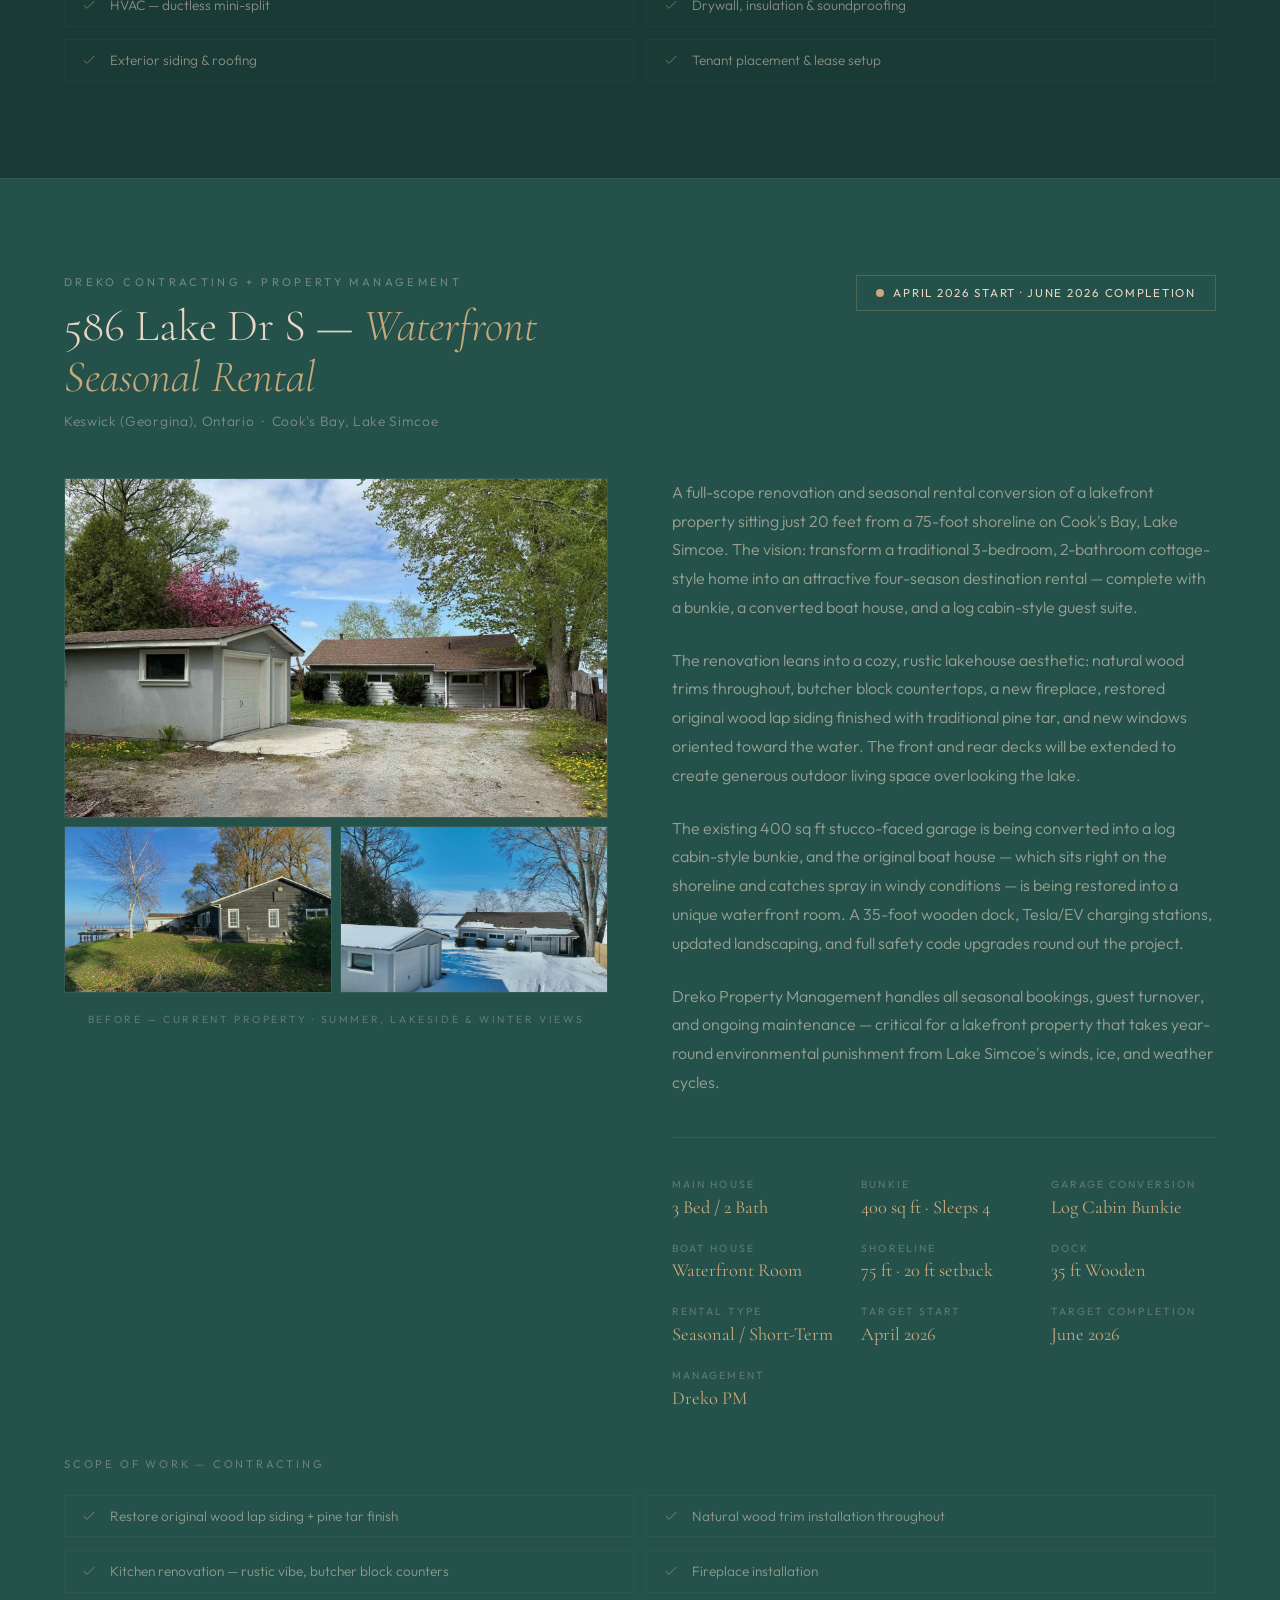
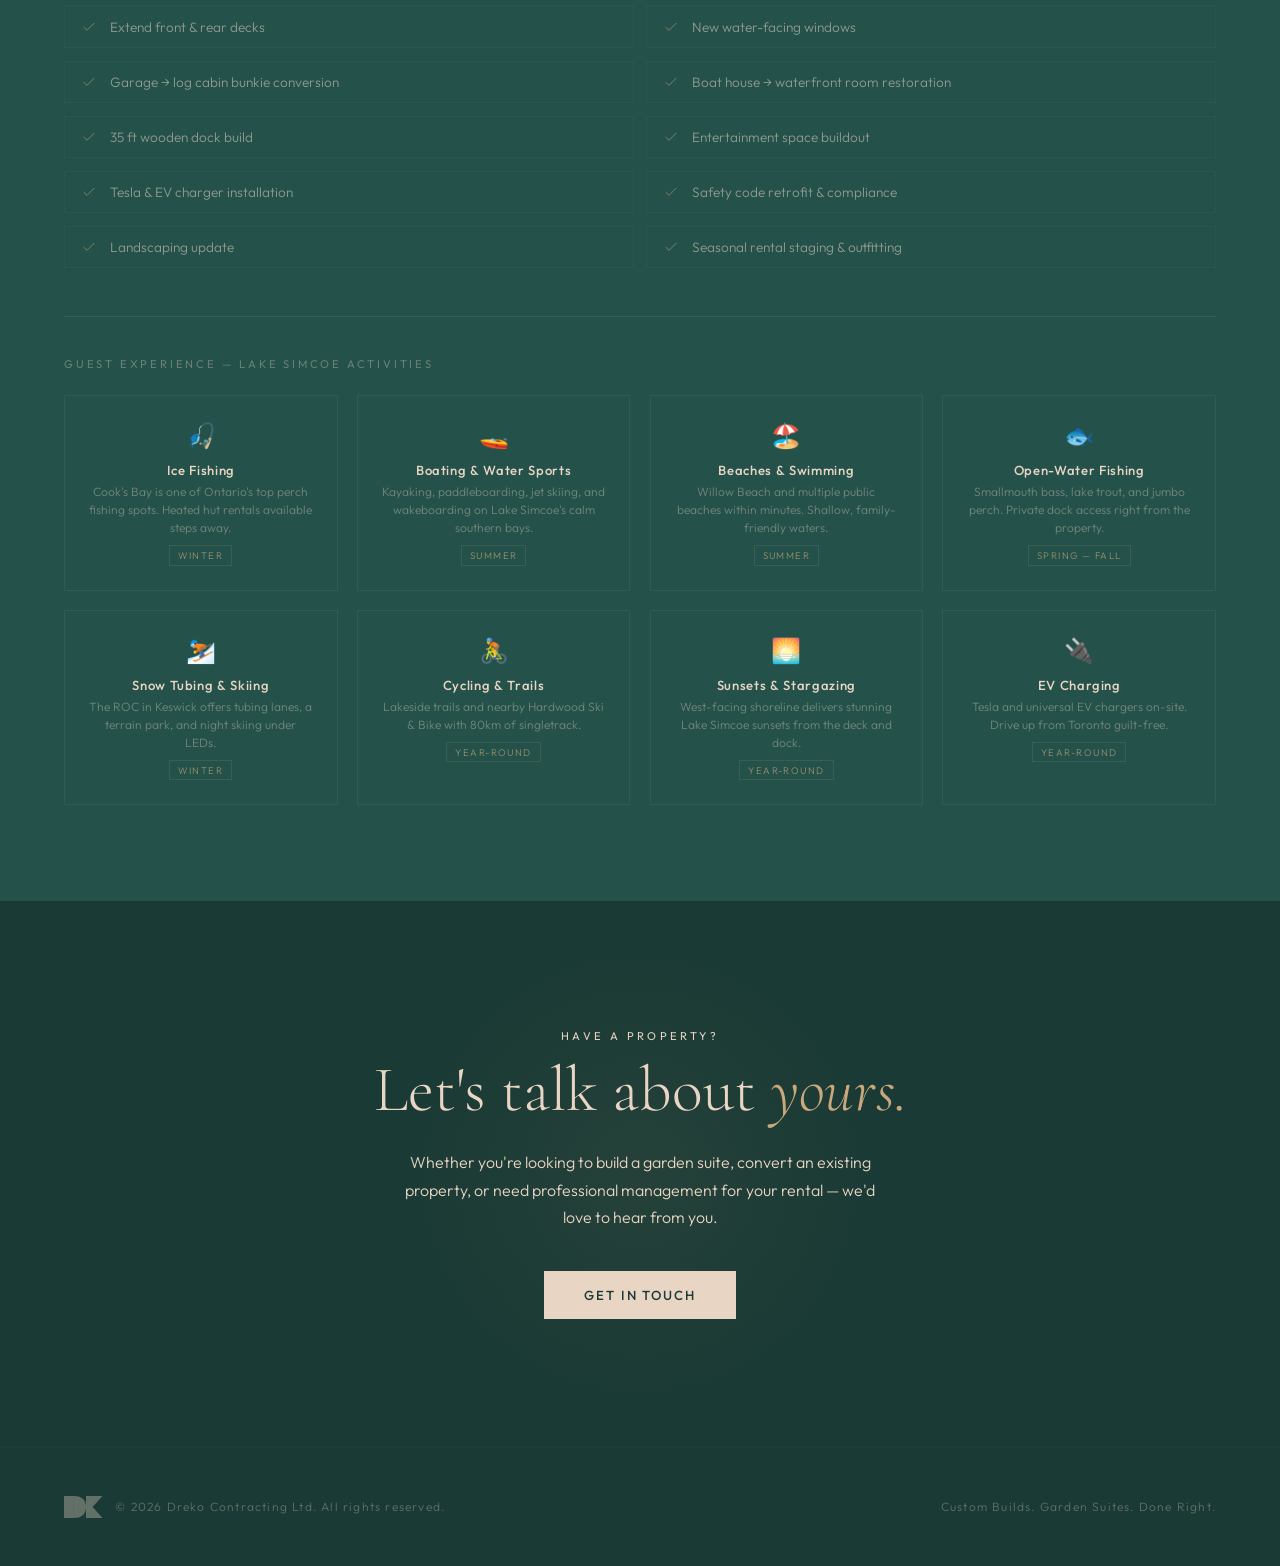
==== commit 2864a8ac: "Add files via upload" ====
--- a/projects.html
+++ b/projects.html
@@ -40,10 +40,15 @@
     z-index: 9999;
   }
   .reveal {
+    opacity: 1;
+    transform: translateY(0);
+    transition: opacity 0.9s cubic-bezier(0.16, 1, 0.3, 1), transform 0.9s cubic-bezier(0.16, 1, 0.3, 1);
+  }
+  .reveal-enabled .reveal {
     opacity: 0;
     transform: translateY(40px);
-    transition: opacity 0.9s cubic-bezier(0.16, 1, 0.3, 1), transform 0.9s cubic-bezier(0.16, 1, 0.3, 1);
-  }
+  }
+  .reveal-enabled .reveal.visible { opacity: 1; transform: translateY(0); }
   .reveal.visible { opacity: 1; transform: translateY(0); }
   .reveal-delay-1 { transition-delay: 0.12s; }
   .reveal-delay-2 { transition-delay: 0.24s; }
@@ -678,10 +683,16 @@
     });
   });
 
-  const observer = new IntersectionObserver((entries) => {
-    entries.forEach(entry => { if (entry.isIntersecting) entry.target.classList.add('visible'); });
-  }, { threshold: 0.1, rootMargin: '0px 0px -40px 0px' });
-  document.querySelectorAll('.reveal').forEach(el => observer.observe(el));
+  if ('IntersectionObserver' in window) {
+    document.documentElement.classList.add('reveal-enabled');
+    const observer = new IntersectionObserver((entries) => {
+      entries.forEach(entry => { if (entry.isIntersecting) entry.target.classList.add('visible'); });
+    }, { threshold: 0.05, rootMargin: '0px 0px 0px 0px' });
+    document.querySelectorAll('.reveal').forEach(el => observer.observe(el));
+    setTimeout(() => {
+      document.querySelectorAll('.reveal:not(.visible)').forEach(el => el.classList.add('visible'));
+    }, 2000);
+  }
 </script>
 </body>
 </html>
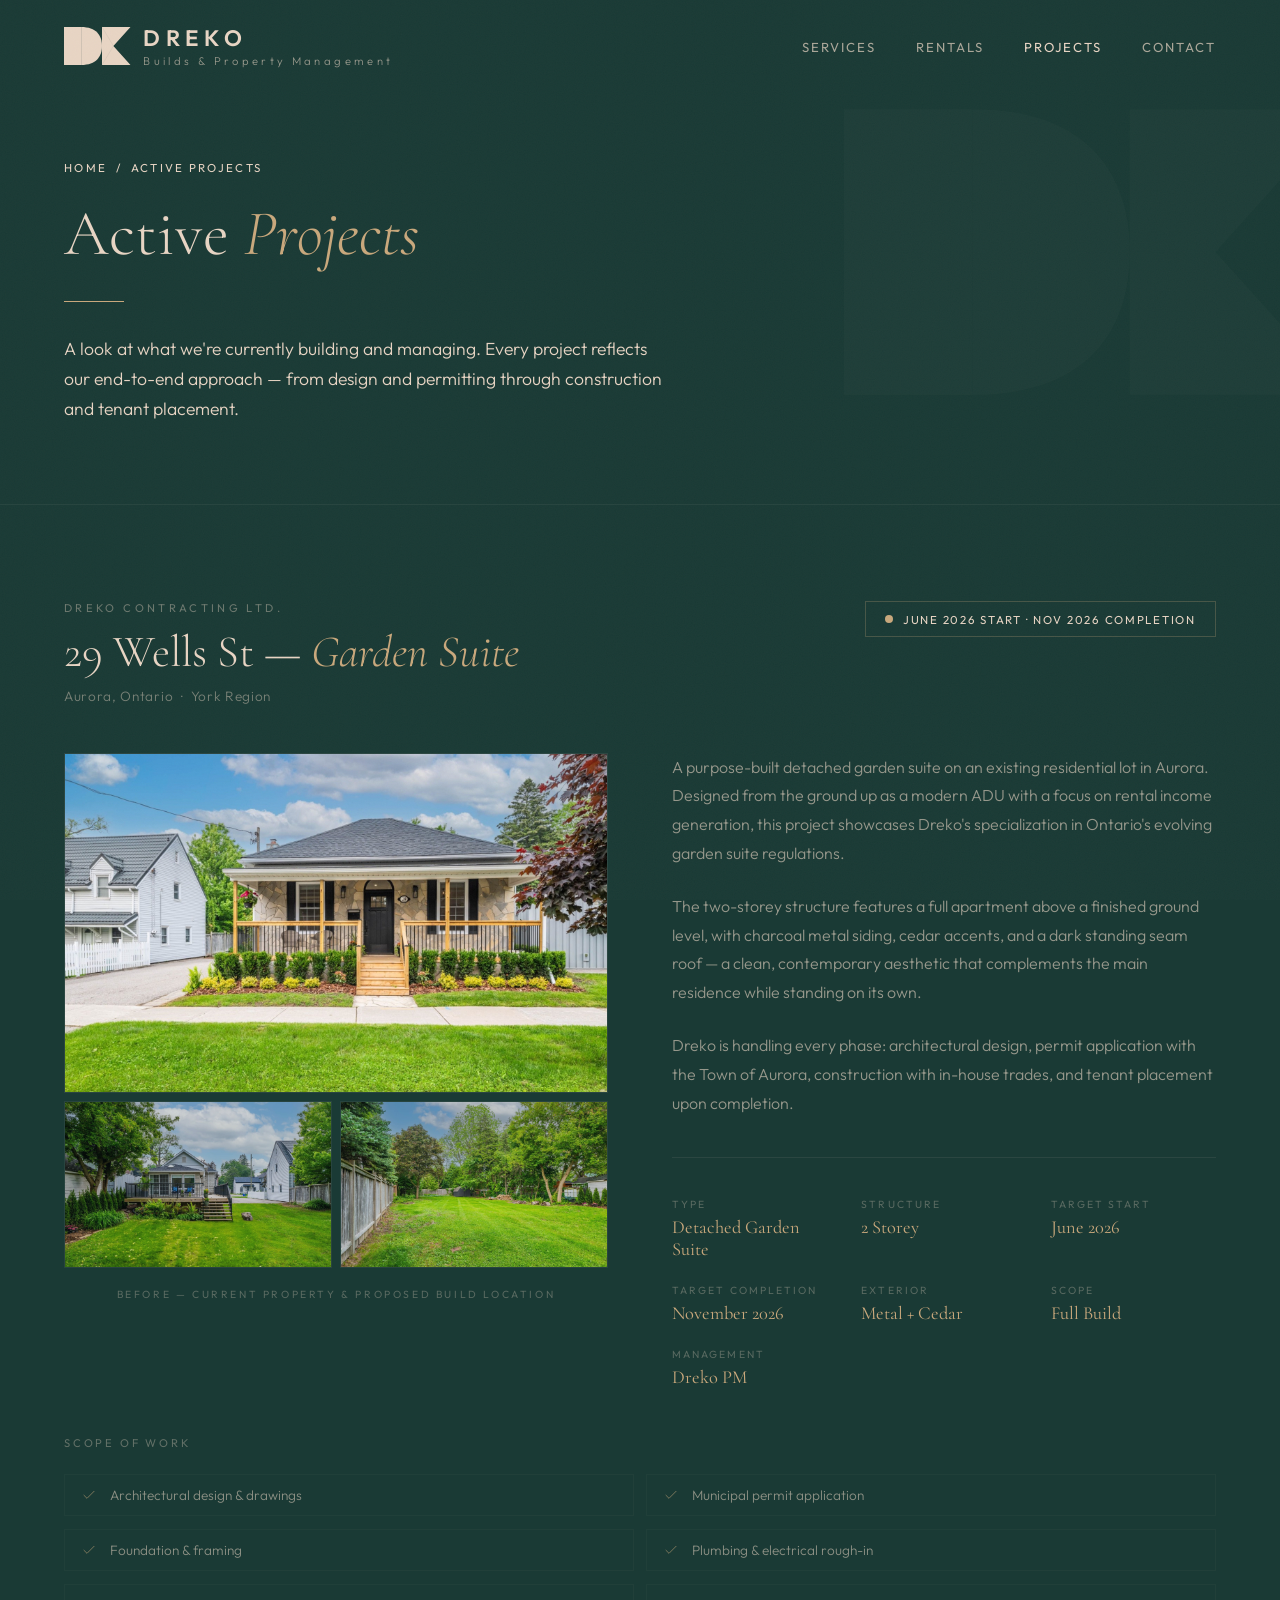
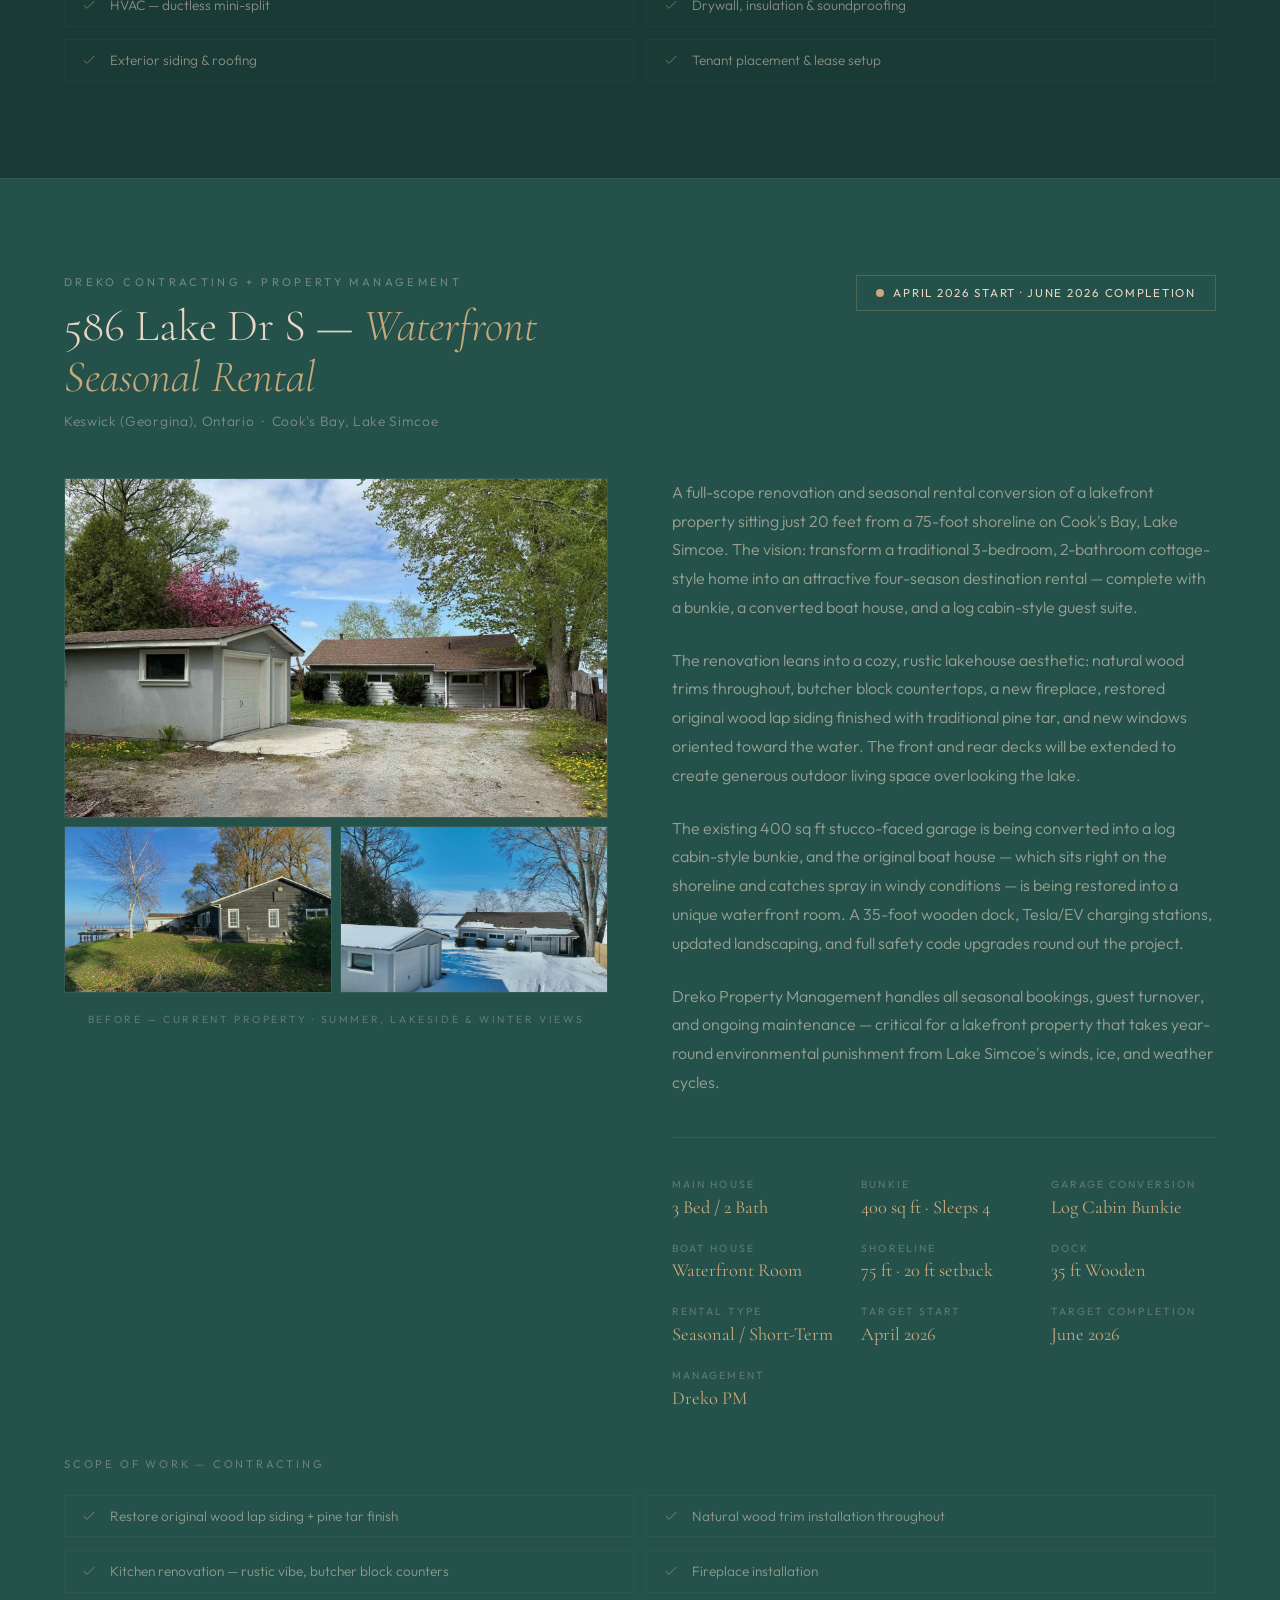
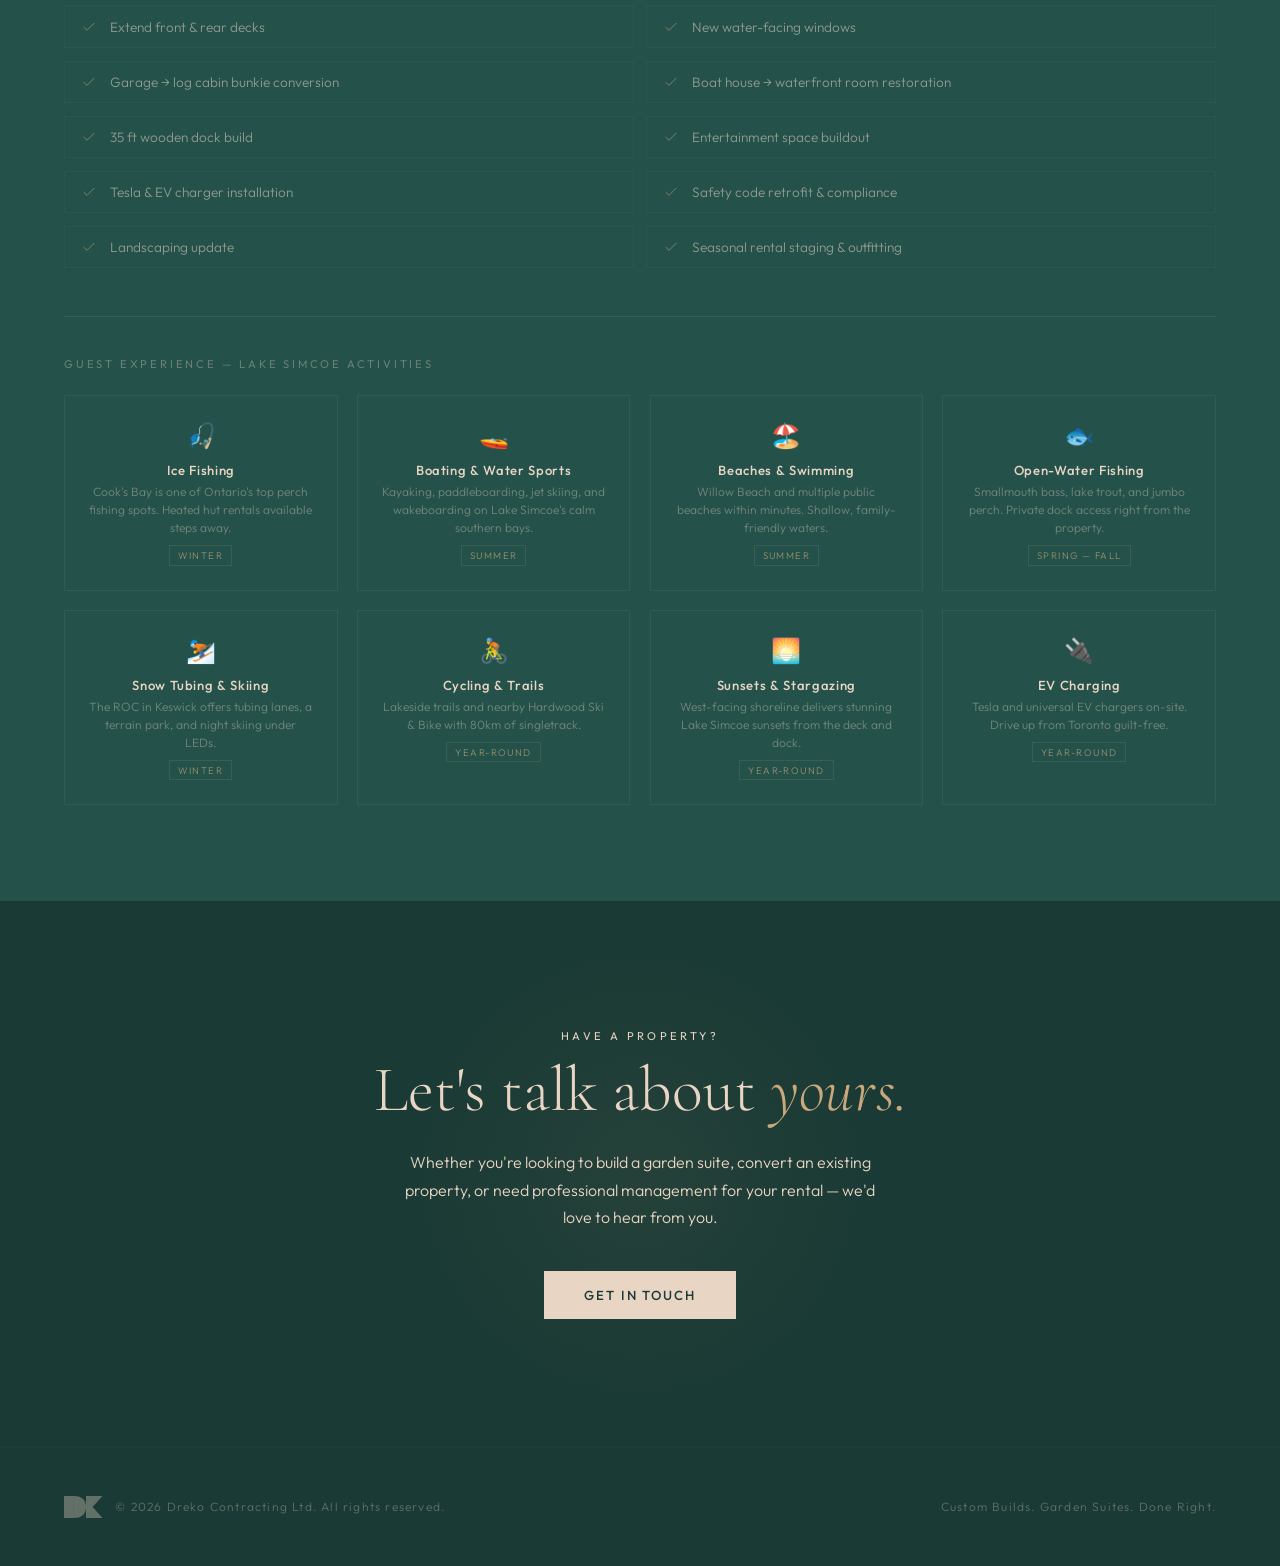
==== commit 392d50e6: "Add files via upload" ====
--- a/projects.html
+++ b/projects.html
@@ -389,6 +389,7 @@
   </a>
   <ul class="nav-links">
     <li><a href="index.html#services">Services</a></li>
+    <li><a href="rentals.html">Rentals</a></li>
     <li><a href="projects.html" style="opacity:1;">Projects</a></li>
     
     <li><a href="index.html#contact">Contact</a></li>
@@ -397,6 +398,7 @@
 </nav>
 <div class="mobile-menu" id="mobileMenu">
   <a href="index.html#services">Services</a>
+  <a href="rentals.html">Rentals</a>
   <a href="projects.html">Projects</a>
   
   <a href="index.html#contact">Contact</a>
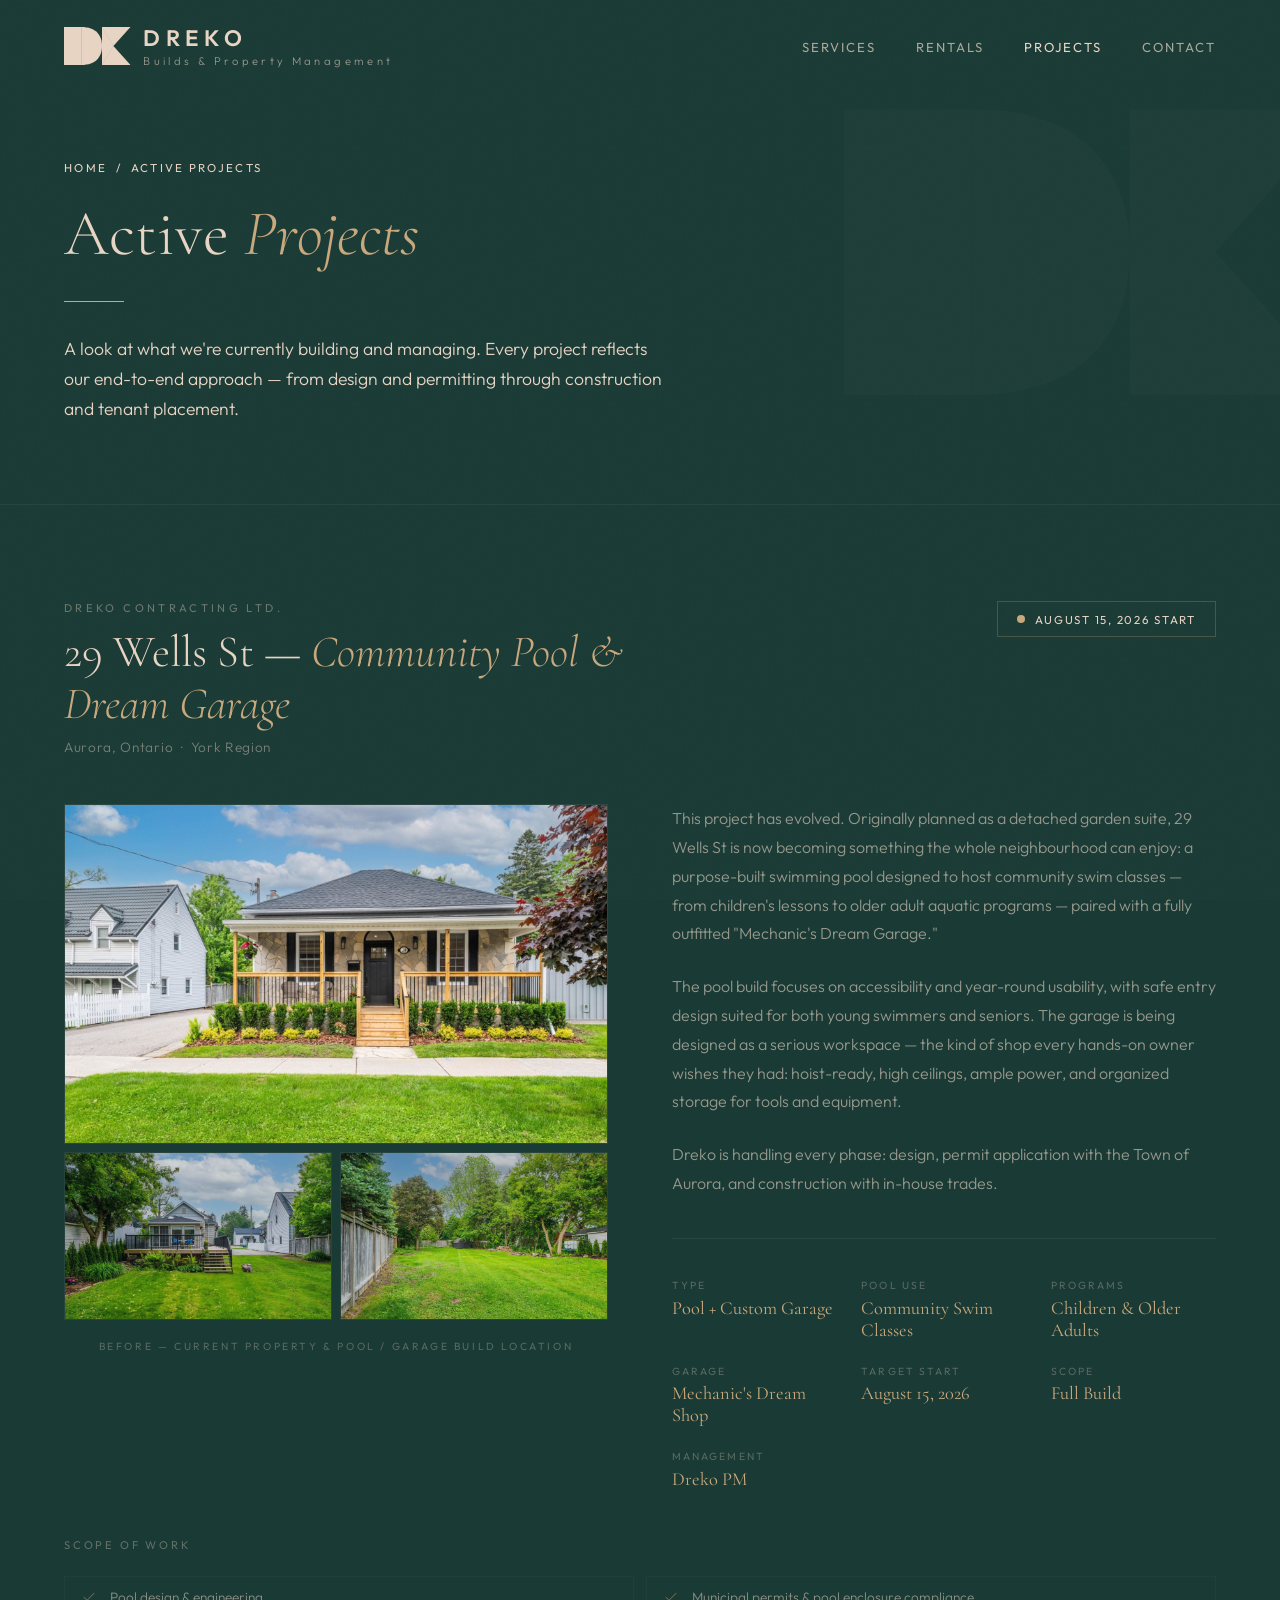
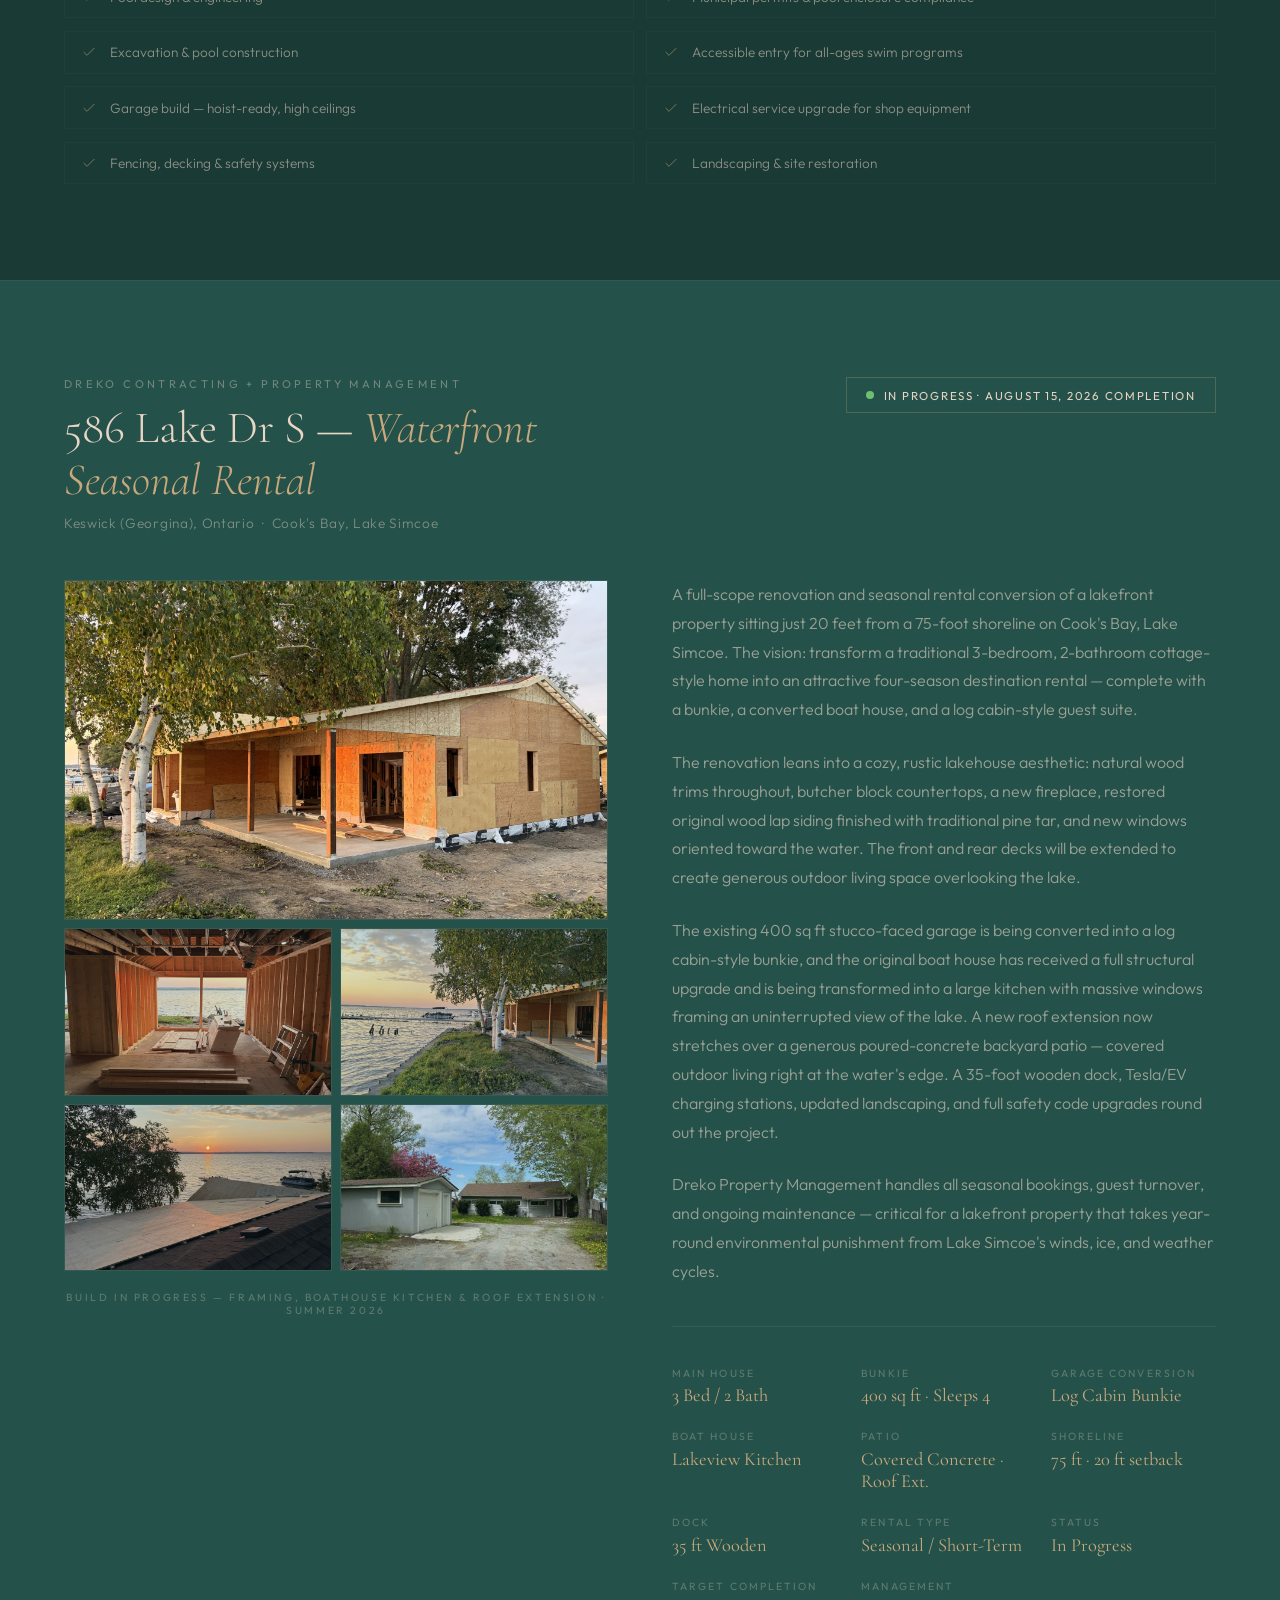
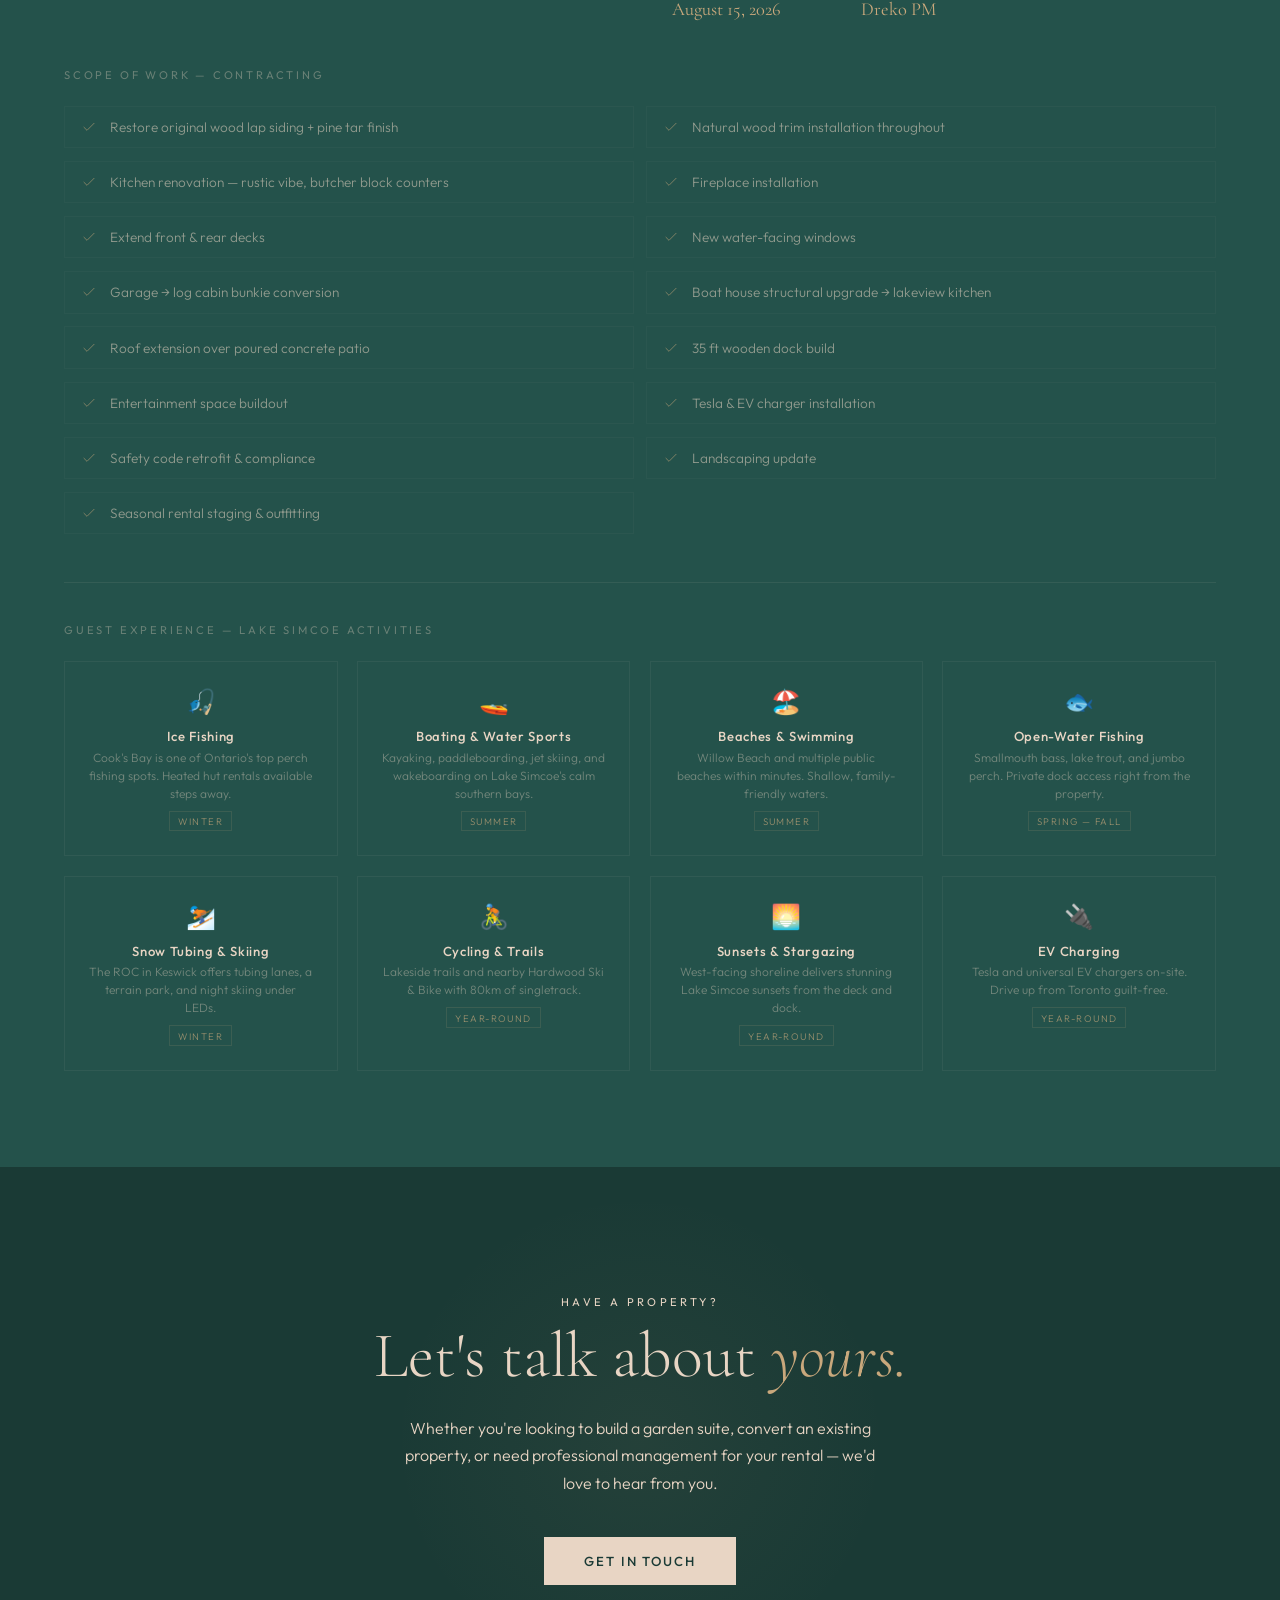
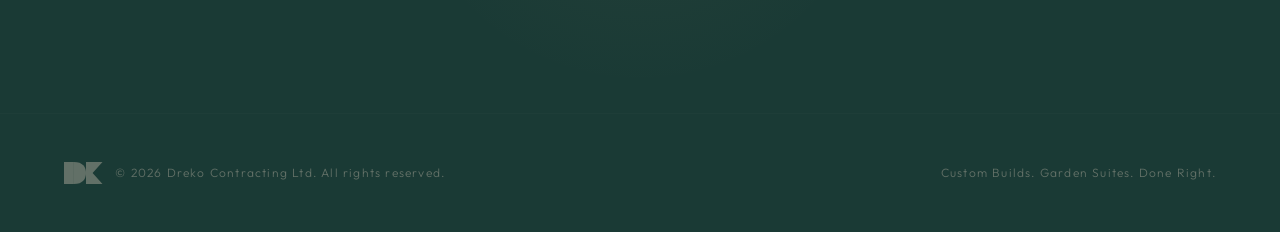
==== commit 430b91a0: "Add files via upload" ====
--- a/projects.html
+++ b/projects.html
@@ -3,7 +3,7 @@
 <head>
 <meta charset="UTF-8">
 <meta name="viewport" content="width=device-width, initial-scale=1.0">
-<title>DREKO — Active Projects | Aurora Garden Suite & Keswick Waterfront</title>
+<title>DREKO — Active Projects | Aurora Pool & Dream Garage + Keswick Waterfront</title>
 <meta name="description" content="Current Dreko projects: Garden suite construction in Aurora and a lakefront seasonal rental transformation in Keswick on Lake Simcoe.">
 <link href="https://fonts.googleapis.com/css2?family=Cormorant+Garamond:ital,wght@0,300;0,400;0,500;0,600;1,300;1,400&family=Outfit:wght@300;400;500;600&display=swap" rel="stylesheet">
 <style>
@@ -172,7 +172,7 @@
     animation: pulse 2s ease-in-out infinite;
   }
   .status-dot.upcoming { background: var(--accent); }
-  .status-dot.active { background: #6fbf73; }
+  .status-dot.active { background: #6fbf73; animation: pulse 2s ease-in-out infinite; }
   @keyframes pulse {
     0%, 100% { opacity: 1; }
     50% { opacity: 0.4; }
@@ -422,12 +422,12 @@
   <div class="project-header reveal">
     <div class="project-header-left">
       <div class="project-eyebrow">Dreko Contracting Ltd.</div>
-      <h2 class="project-name">29 Wells St — <em>Garden Suite</em></h2>
+      <h2 class="project-name">29 Wells St — <em>Community Pool &amp; Dream Garage</em></h2>
       <div class="project-location">Aurora, Ontario &nbsp;·&nbsp; York Region</div>
     </div>
     <div class="project-status">
       <span class="status-dot upcoming"></span>
-      June 2026 Start · Nov 2026 Completion
+      August 15, 2026 Start
     </div>
   </div>
 
@@ -438,33 +438,33 @@
         <img src="aurora_backyard.jpg" alt="29 Wells St Aurora - Backyard and deck" class="project-gallery-thumb">
         <img src="aurora_build_location.jpg" alt="29 Wells St Aurora - Proposed garden suite build location" class="project-gallery-thumb">
       </div>
-      <div class="gallery-label">Before — Current Property &amp; Proposed Build Location</div>
+      <div class="gallery-label">Before — Current Property &amp; Pool / Garage Build Location</div>
     </div>
     <div class="project-description reveal reveal-delay-1">
-      <p>A purpose-built detached garden suite on an existing residential lot in Aurora. Designed from the ground up as a modern ADU with a focus on rental income generation, this project showcases Dreko's specialization in Ontario's evolving garden suite regulations.</p>
-      <p>The two-storey structure features a full apartment above a finished ground level, with charcoal metal siding, cedar accents, and a dark standing seam roof — a clean, contemporary aesthetic that complements the main residence while standing on its own.</p>
-      <p>Dreko is handling every phase: architectural design, permit application with the Town of Aurora, construction with in-house trades, and tenant placement upon completion.</p>
+      <p>This project has evolved. Originally planned as a detached garden suite, 29 Wells St is now becoming something the whole neighbourhood can enjoy: a purpose-built swimming pool designed to host community swim classes — from children's lessons to older adult aquatic programs — paired with a fully outfitted "Mechanic's Dream Garage."</p>
+      <p>The pool build focuses on accessibility and year-round usability, with safe entry design suited for both young swimmers and seniors. The garage is being designed as a serious workspace — the kind of shop every hands-on owner wishes they had: hoist-ready, high ceilings, ample power, and organized storage for tools and equipment.</p>
+      <p>Dreko is handling every phase: design, permit application with the Town of Aurora, and construction with in-house trades.</p>
 
       <div class="project-specs">
         <div class="spec-item">
           <span class="spec-label">Type</span>
-          <span class="spec-value">Detached Garden Suite</span>
-        </div>
-        <div class="spec-item">
-          <span class="spec-label">Structure</span>
-          <span class="spec-value">2 Storey</span>
+          <span class="spec-value">Pool + Custom Garage</span>
+        </div>
+        <div class="spec-item">
+          <span class="spec-label">Pool Use</span>
+          <span class="spec-value">Community Swim Classes</span>
+        </div>
+        <div class="spec-item">
+          <span class="spec-label">Programs</span>
+          <span class="spec-value">Children &amp; Older Adults</span>
+        </div>
+        <div class="spec-item">
+          <span class="spec-label">Garage</span>
+          <span class="spec-value">Mechanic&#39;s Dream Shop</span>
         </div>
         <div class="spec-item">
           <span class="spec-label">Target Start</span>
-          <span class="spec-value">June 2026</span>
-        </div>
-        <div class="spec-item">
-          <span class="spec-label">Target Completion</span>
-          <span class="spec-value">November 2026</span>
-        </div>
-        <div class="spec-item">
-          <span class="spec-label">Exterior</span>
-          <span class="spec-value">Metal + Cedar</span>
+          <span class="spec-value">August 15, 2026</span>
         </div>
         <div class="spec-item">
           <span class="spec-label">Scope</span>
@@ -481,14 +481,14 @@
   <div class="scope-section reveal">
     <div class="scope-title">Scope of Work</div>
     <div class="scope-grid">
-      <div class="scope-item"><svg viewBox="0 0 24 24"><polyline points="20 6 9 17 4 12"/></svg>Architectural design &amp; drawings</div>
-      <div class="scope-item"><svg viewBox="0 0 24 24"><polyline points="20 6 9 17 4 12"/></svg>Municipal permit application</div>
-      <div class="scope-item"><svg viewBox="0 0 24 24"><polyline points="20 6 9 17 4 12"/></svg>Foundation &amp; framing</div>
-      <div class="scope-item"><svg viewBox="0 0 24 24"><polyline points="20 6 9 17 4 12"/></svg>Plumbing &amp; electrical rough-in</div>
-      <div class="scope-item"><svg viewBox="0 0 24 24"><polyline points="20 6 9 17 4 12"/></svg>HVAC — ductless mini-split</div>
-      <div class="scope-item"><svg viewBox="0 0 24 24"><polyline points="20 6 9 17 4 12"/></svg>Drywall, insulation &amp; soundproofing</div>
-      <div class="scope-item"><svg viewBox="0 0 24 24"><polyline points="20 6 9 17 4 12"/></svg>Exterior siding &amp; roofing</div>
-      <div class="scope-item"><svg viewBox="0 0 24 24"><polyline points="20 6 9 17 4 12"/></svg>Tenant placement &amp; lease setup</div>
+      <div class="scope-item"><svg viewBox="0 0 24 24"><polyline points="20 6 9 17 4 12"/></svg>Pool design &amp; engineering</div>
+      <div class="scope-item"><svg viewBox="0 0 24 24"><polyline points="20 6 9 17 4 12"/></svg>Municipal permits &amp; pool enclosure compliance</div>
+      <div class="scope-item"><svg viewBox="0 0 24 24"><polyline points="20 6 9 17 4 12"/></svg>Excavation &amp; pool construction</div>
+      <div class="scope-item"><svg viewBox="0 0 24 24"><polyline points="20 6 9 17 4 12"/></svg>Accessible entry for all-ages swim programs</div>
+      <div class="scope-item"><svg viewBox="0 0 24 24"><polyline points="20 6 9 17 4 12"/></svg>Garage build — hoist-ready, high ceilings</div>
+      <div class="scope-item"><svg viewBox="0 0 24 24"><polyline points="20 6 9 17 4 12"/></svg>Electrical service upgrade for shop equipment</div>
+      <div class="scope-item"><svg viewBox="0 0 24 24"><polyline points="20 6 9 17 4 12"/></svg>Fencing, decking &amp; safety systems</div>
+      <div class="scope-item"><svg viewBox="0 0 24 24"><polyline points="20 6 9 17 4 12"/></svg>Landscaping &amp; site restoration</div>
     </div>
   </div>
 </section>
@@ -502,24 +502,28 @@
       <div class="project-location">Keswick (Georgina), Ontario &nbsp;·&nbsp; Cook's Bay, Lake Simcoe</div>
     </div>
     <div class="project-status">
-      <span class="status-dot upcoming"></span>
-      April 2026 Start · June 2026 Completion
+      <span class="status-dot active"></span>
+      In Progress · August 15, 2026 Completion
     </div>
   </div>
 
   <div class="project-content">
     <div class="project-gallery reveal">
-      <img src="keswick_summer.jpg" alt="586 Lake Dr S Keswick - Summer view with garage and house" class="project-gallery-main">
+      <img src="kw_framing.jpg" alt="586 Lake Dr S - Structural framing and sheathing in progress at sunset" class="project-gallery-main">
       <div class="project-gallery-row">
-        <img src="keswick_lakeside.jpg" alt="586 Lake Dr S Keswick - Lakeside view with dock" class="project-gallery-thumb">
-        <img src="keswick_winter.jpg" alt="586 Lake Dr S Keswick - Winter view with frozen Lake Simcoe" class="project-gallery-thumb">
-      </div>
-      <div class="gallery-label">Before — Current Property · Summer, Lakeside &amp; Winter Views</div>
+        <img src="kw_kitchen_view.jpg" alt="586 Lake Dr S - Framed boathouse kitchen opening with massive window view over Lake Simcoe" class="project-gallery-thumb">
+        <img src="kw_lakeside_build.jpg" alt="586 Lake Dr S - Roof extension over new poured concrete patio at the shoreline" class="project-gallery-thumb">
+      </div>
+      <div class="project-gallery-row">
+        <img src="kw_roof_sunset.jpg" alt="586 Lake Dr S - New roof sheathing at sunset over Cook&#39;s Bay" class="project-gallery-thumb">
+        <img src="keswick_summer.jpg" alt="586 Lake Dr S - Before: original property" class="project-gallery-thumb">
+      </div>
+      <div class="gallery-label">Build in Progress — Framing, Boathouse Kitchen &amp; Roof Extension · Summer 2026</div>
     </div>
     <div class="project-description reveal reveal-delay-1">
       <p>A full-scope renovation and seasonal rental conversion of a lakefront property sitting just 20 feet from a 75-foot shoreline on Cook's Bay, Lake Simcoe. The vision: transform a traditional 3-bedroom, 2-bathroom cottage-style home into an attractive four-season destination rental — complete with a bunkie, a converted boat house, and a log cabin-style guest suite.</p>
       <p>The renovation leans into a cozy, rustic lakehouse aesthetic: natural wood trims throughout, butcher block countertops, a new fireplace, restored original wood lap siding finished with traditional pine tar, and new windows oriented toward the water. The front and rear decks will be extended to create generous outdoor living space overlooking the lake.</p>
-      <p>The existing 400 sq ft stucco-faced garage is being converted into a log cabin-style bunkie, and the original boat house — which sits right on the shoreline and catches spray in windy conditions — is being restored into a unique waterfront room. A 35-foot wooden dock, Tesla/EV charging stations, updated landscaping, and full safety code upgrades round out the project.</p>
+      <p>The existing 400 sq ft stucco-faced garage is being converted into a log cabin-style bunkie, and the original boat house has received a full structural upgrade and is being transformed into a large kitchen with massive windows framing an uninterrupted view of the lake. A new roof extension now stretches over a generous poured-concrete backyard patio — covered outdoor living right at the water&#39;s edge. A 35-foot wooden dock, Tesla/EV charging stations, updated landscaping, and full safety code upgrades round out the project.</p>
       <p>Dreko Property Management handles all seasonal bookings, guest turnover, and ongoing maintenance — critical for a lakefront property that takes year-round environmental punishment from Lake Simcoe's winds, ice, and weather cycles.</p>
 
       <div class="project-specs">
@@ -537,7 +541,11 @@
         </div>
         <div class="spec-item">
           <span class="spec-label">Boat House</span>
-          <span class="spec-value">Waterfront Room</span>
+          <span class="spec-value">Lakeview Kitchen</span>
+        </div>
+        <div class="spec-item">
+          <span class="spec-label">Patio</span>
+          <span class="spec-value">Covered Concrete · Roof Ext.</span>
         </div>
         <div class="spec-item">
           <span class="spec-label">Shoreline</span>
@@ -552,12 +560,12 @@
           <span class="spec-value">Seasonal / Short-Term</span>
         </div>
         <div class="spec-item">
-          <span class="spec-label">Target Start</span>
-          <span class="spec-value">April 2026</span>
+          <span class="spec-label">Status</span>
+          <span class="spec-value">In Progress</span>
         </div>
         <div class="spec-item">
           <span class="spec-label">Target Completion</span>
-          <span class="spec-value">June 2026</span>
+          <span class="spec-value">August 15, 2026</span>
         </div>
         <div class="spec-item">
           <span class="spec-label">Management</span>
@@ -577,7 +585,8 @@
       <div class="scope-item"><svg viewBox="0 0 24 24"><polyline points="20 6 9 17 4 12"/></svg>Extend front &amp; rear decks</div>
       <div class="scope-item"><svg viewBox="0 0 24 24"><polyline points="20 6 9 17 4 12"/></svg>New water-facing windows</div>
       <div class="scope-item"><svg viewBox="0 0 24 24"><polyline points="20 6 9 17 4 12"/></svg>Garage → log cabin bunkie conversion</div>
-      <div class="scope-item"><svg viewBox="0 0 24 24"><polyline points="20 6 9 17 4 12"/></svg>Boat house → waterfront room restoration</div>
+      <div class="scope-item"><svg viewBox="0 0 24 24"><polyline points="20 6 9 17 4 12"/></svg>Boat house structural upgrade → lakeview kitchen</div>
+      <div class="scope-item"><svg viewBox="0 0 24 24"><polyline points="20 6 9 17 4 12"/></svg>Roof extension over poured concrete patio</div>
       <div class="scope-item"><svg viewBox="0 0 24 24"><polyline points="20 6 9 17 4 12"/></svg>35 ft wooden dock build</div>
       <div class="scope-item"><svg viewBox="0 0 24 24"><polyline points="20 6 9 17 4 12"/></svg>Entertainment space buildout</div>
       <div class="scope-item"><svg viewBox="0 0 24 24"><polyline points="20 6 9 17 4 12"/></svg>Tesla &amp; EV charger installation</div>
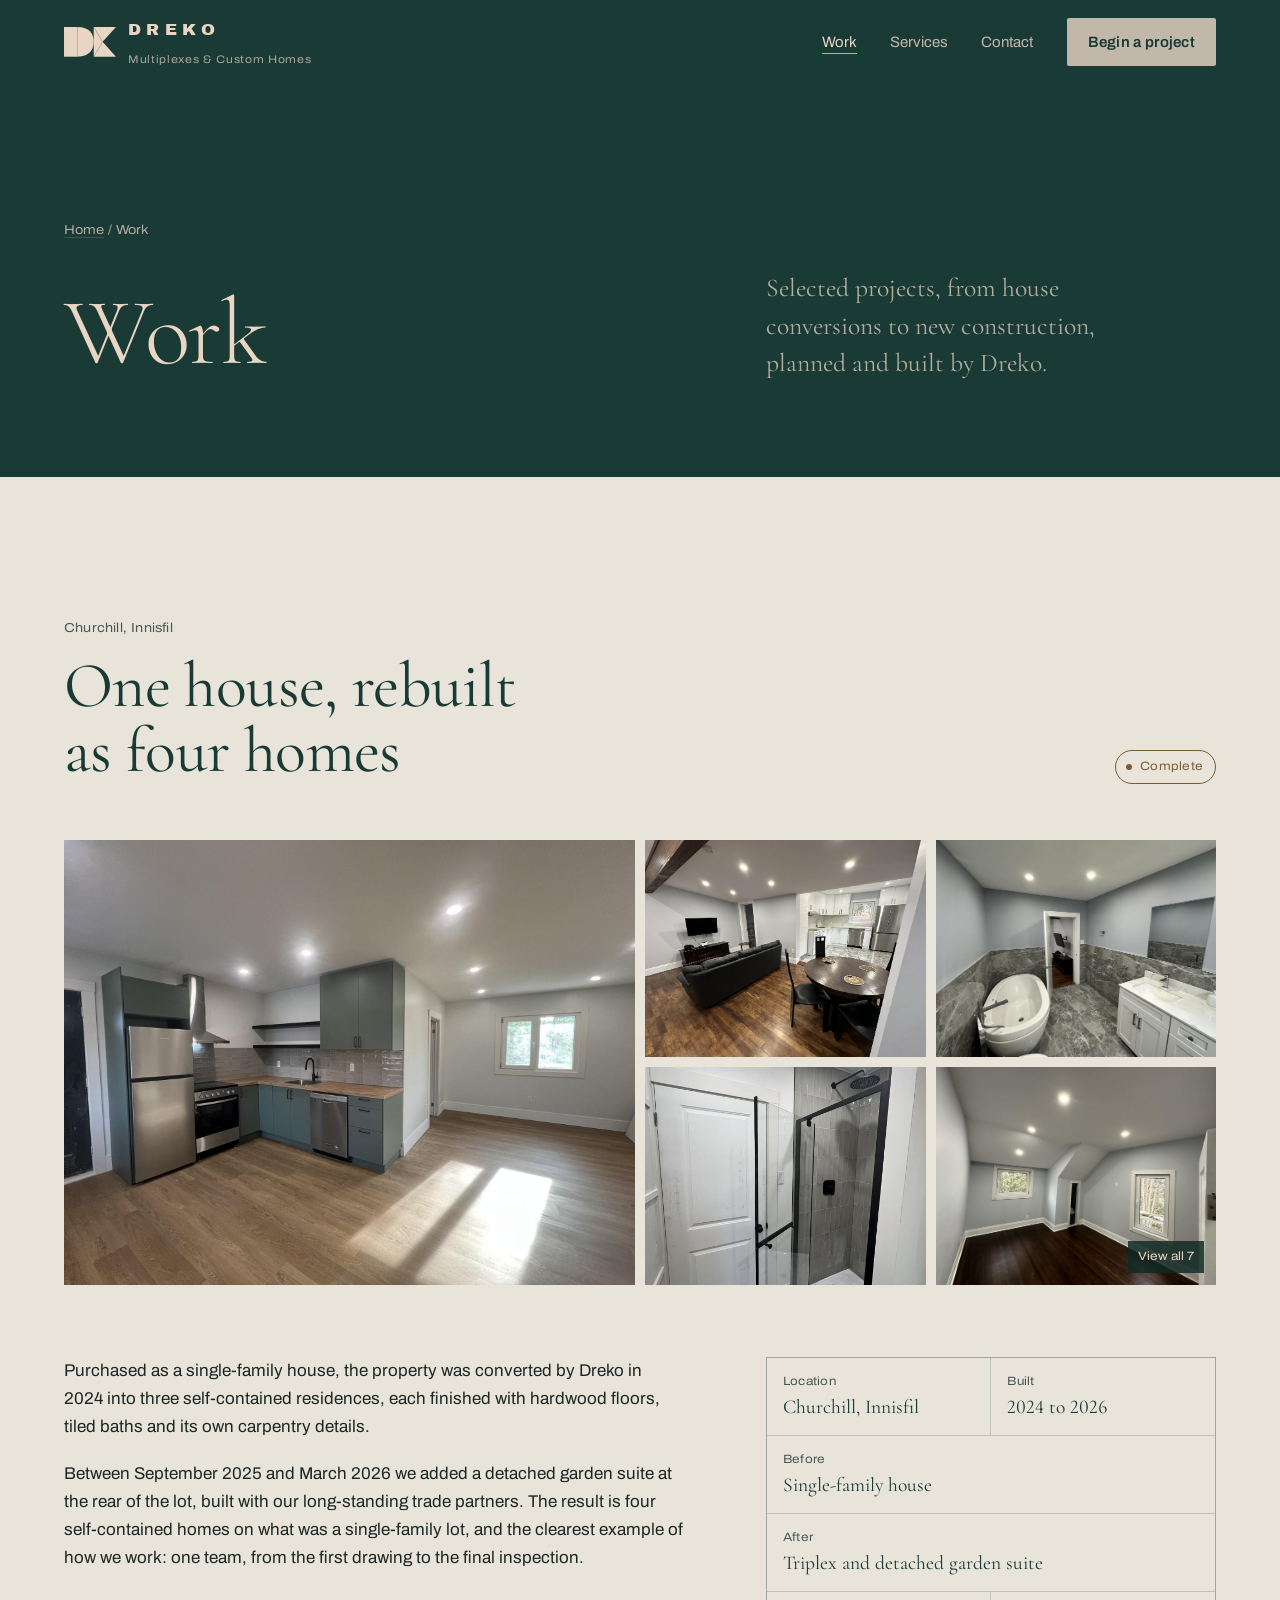
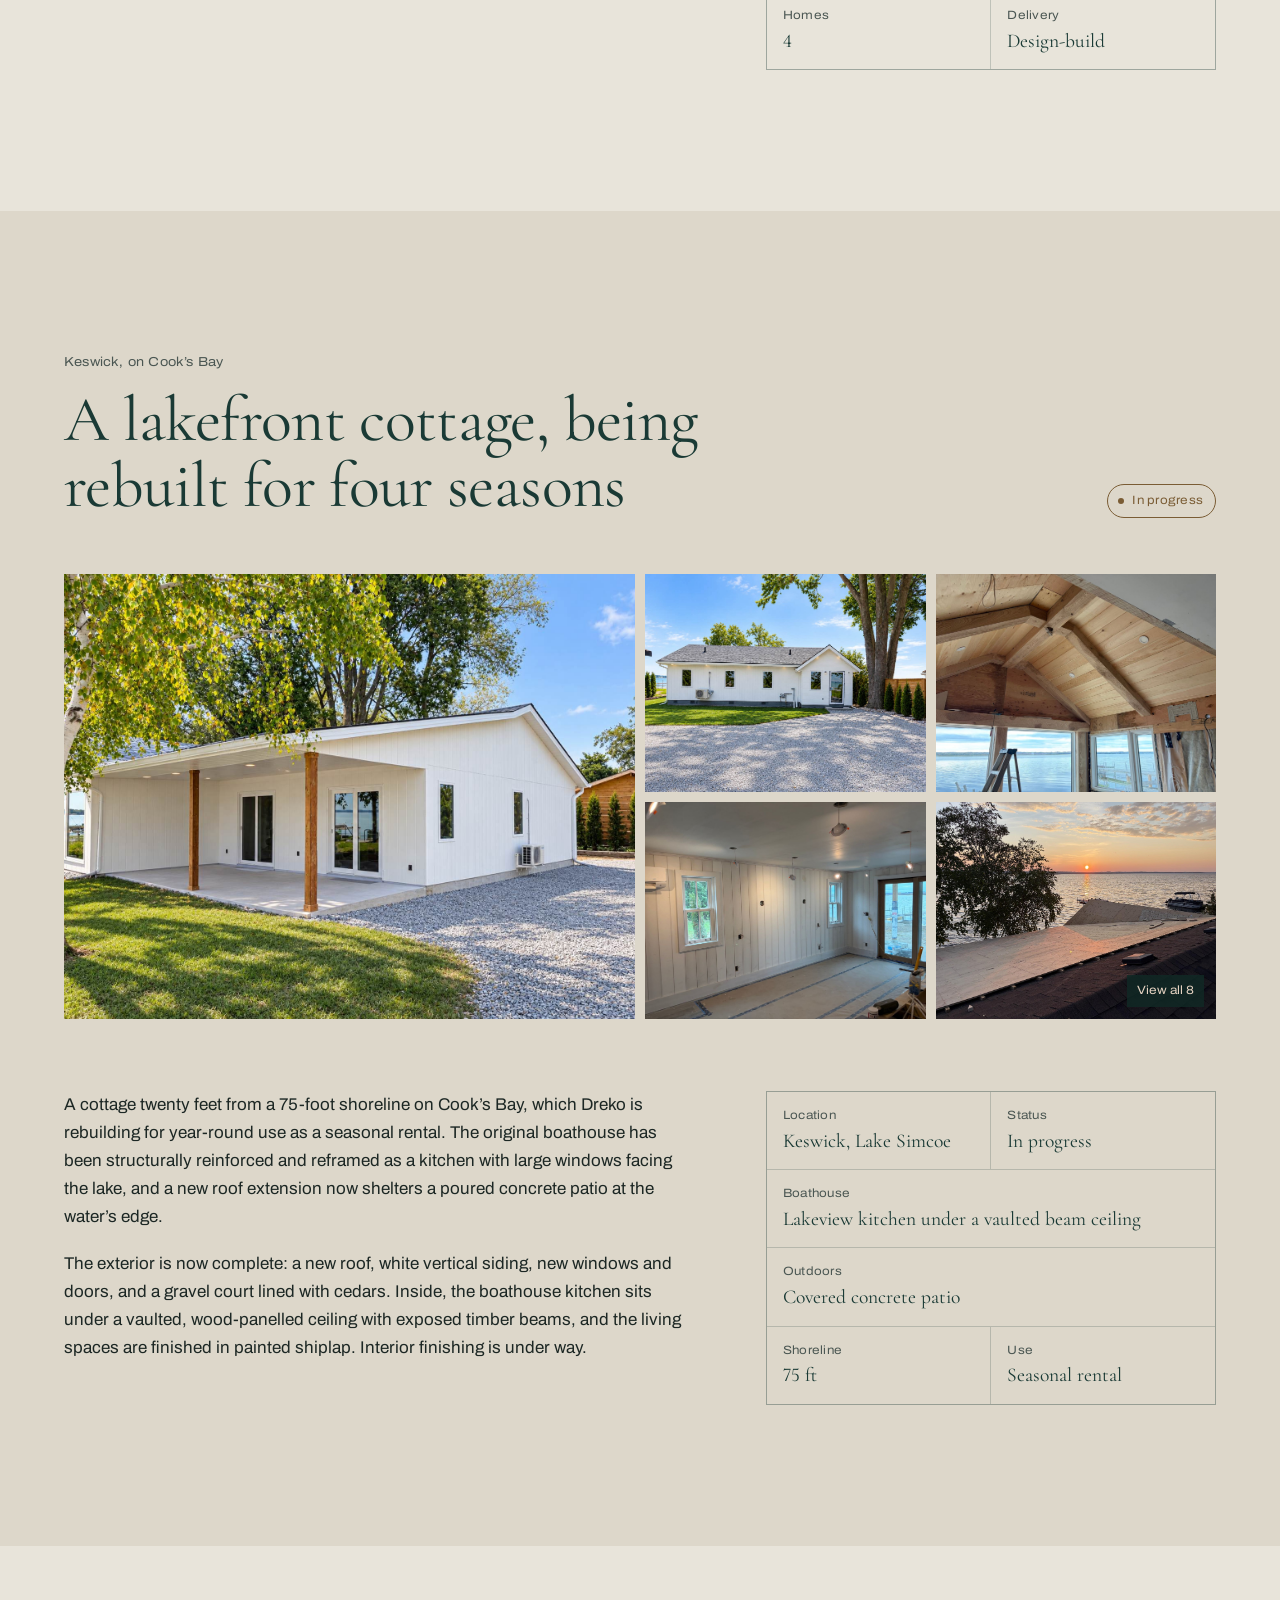
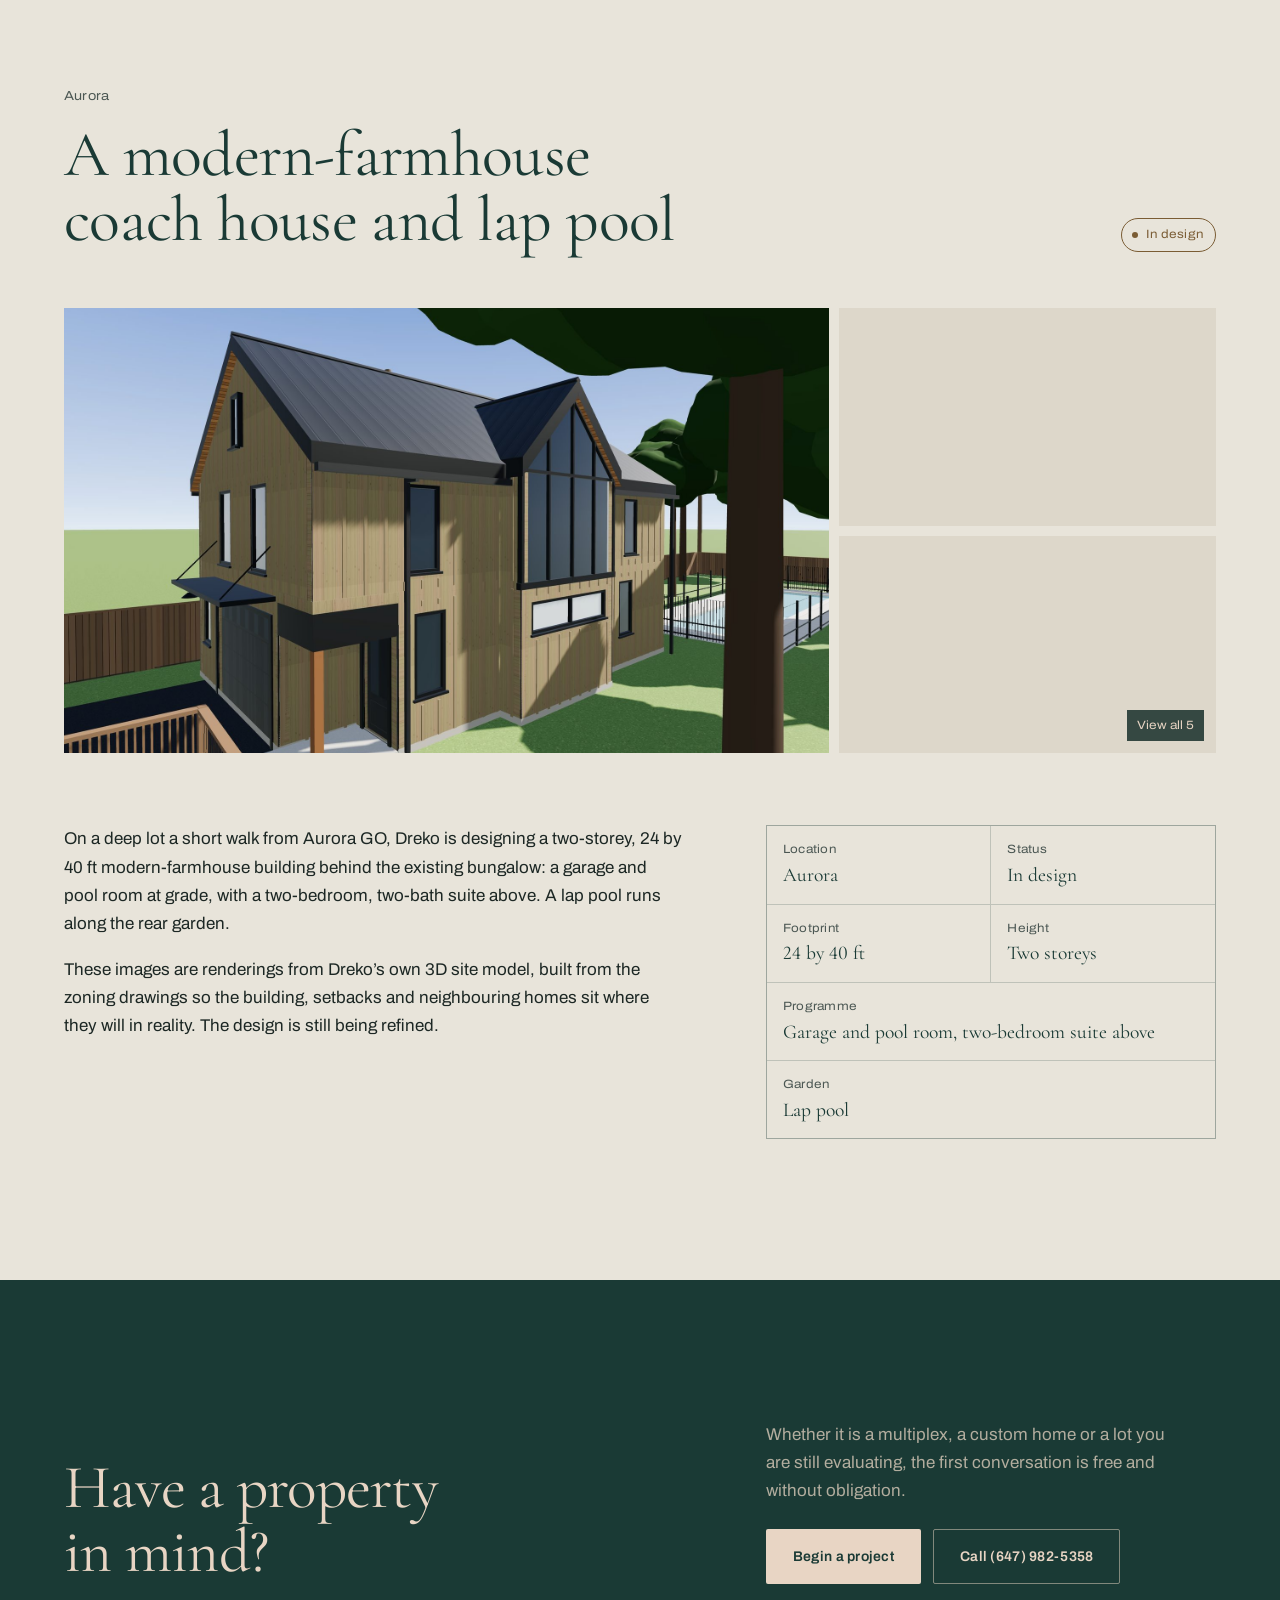
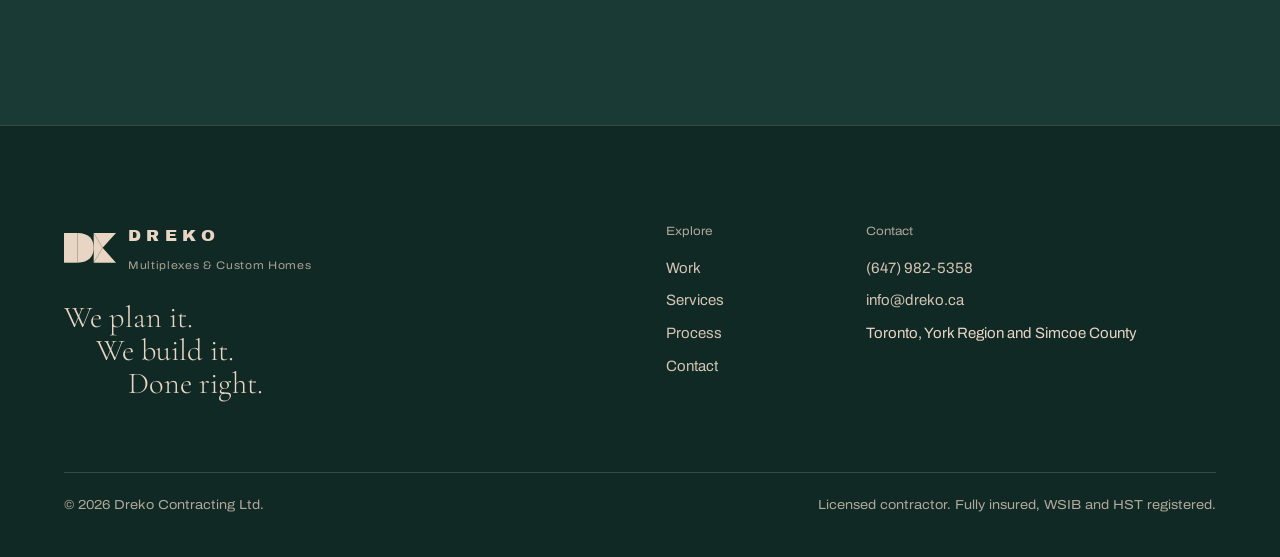
==== commit 57241234: "Rebuild site as multiplex and custom home builder; add Keswick progress photos, Wells 3D renderings " ====
--- a/projects.html
+++ b/projects.html
@@ -1,709 +1,168 @@
-<!DOCTYPE html>
-<html lang="en">
+<!doctype html>
+<html lang="en-CA">
 <head>
-<meta charset="UTF-8">
-<meta name="viewport" content="width=device-width, initial-scale=1.0">
-<title>DREKO — Active Projects | Aurora Pool & Dream Garage + Keswick Waterfront</title>
-<meta name="description" content="Current Dreko projects: Garden suite construction in Aurora and a lakefront seasonal rental transformation in Keswick on Lake Simcoe.">
-<link href="https://fonts.googleapis.com/css2?family=Cormorant+Garamond:ital,wght@0,300;0,400;0,500;0,600;1,300;1,400&family=Outfit:wght@300;400;500;600&display=swap" rel="stylesheet">
-<style>
-  :root {
-    --deep-green: #1a3a35;
-    --green-mid: #24524b;
-    --green-light: #2d6b62;
-    --cream: #e8d5c4;
-    --cream-soft: #f2e8de;
-    --cream-white: #faf5f0;
-    --warm-gray: #8a7e74;
-    --accent: #c9a87c;
-    --text-dark: #0f1f1c;
-  }
-  * { margin: 0; padding: 0; box-sizing: border-box; }
-  html { scroll-behavior: smooth; font-size: 16px; }
-  body {
-    font-family: 'Outfit', sans-serif;
-    font-weight: 300;
-    color: var(--cream);
-    background: var(--deep-green);
-    overflow-x: hidden;
-    -webkit-font-smoothing: antialiased;
-  }
-  body::before {
-    content: '';
-    position: fixed;
-    top: 0; left: 0;
-    width: 100%; height: 100%;
-    opacity: 0.03;
-    background-image: url("data:image/svg+xml,%3Csvg viewBox='0 0 256 256' xmlns='http://www.w3.org/2000/svg'%3E%3Cfilter id='n'%3E%3CfeTurbulence type='fractalNoise' baseFrequency='0.9' numOctaves='4' stitchTiles='stitch'/%3E%3C/filter%3E%3Crect width='100%25' height='100%25' filter='url(%23n)'/%3E%3C/svg%3E");
-    background-size: 256px 256px;
-    pointer-events: none;
-    z-index: 9999;
-  }
-  .reveal {
-    opacity: 1;
-    transform: translateY(0);
-    transition: opacity 0.9s cubic-bezier(0.16, 1, 0.3, 1), transform 0.9s cubic-bezier(0.16, 1, 0.3, 1);
-  }
-  .reveal-enabled .reveal {
-    opacity: 0;
-    transform: translateY(40px);
-  }
-  .reveal-enabled .reveal.visible { opacity: 1; transform: translateY(0); }
-  .reveal.visible { opacity: 1; transform: translateY(0); }
-  .reveal-delay-1 { transition-delay: 0.12s; }
-  .reveal-delay-2 { transition-delay: 0.24s; }
-  .reveal-delay-3 { transition-delay: 0.36s; }
-  .reveal-delay-4 { transition-delay: 0.48s; }
-
-  /* NAV */
-  nav {
-    position: fixed; top: 0; left: 0; width: 100%; z-index: 1000;
-    padding: 1.5rem 4rem;
-    display: flex; justify-content: space-between; align-items: center;
-    transition: background 0.4s, padding 0.4s;
-  }
-  nav.scrolled {
-    background: rgba(26,58,53,0.95);
-    backdrop-filter: blur(24px);
-    padding: 1rem 4rem;
-    box-shadow: 0 1px 0 rgba(232,213,196,0.06);
-  }
-  .nav-logo { display: flex; align-items: center; gap: 0.8rem; text-decoration: none; }
-  .nav-logo svg { height: 38px; width: auto; transition: height 0.4s; }
-  nav.scrolled .nav-logo svg { height: 32px; }
-  .nav-logo-text { font-weight: 600; font-size: 1.4rem; letter-spacing: 0.25em; color: var(--cream); }
-  .nav-logo-text span { font-weight: 300; opacity: 0.6; font-size: 0.7rem; letter-spacing: 0.3em; display: block; margin-top: 2px; }
-  .nav-links { display: flex; gap: 2.5rem; list-style: none; }
-  .nav-links a {
-    color: var(--cream); text-decoration: none; font-size: 0.82rem;
-    letter-spacing: 0.15em; text-transform: uppercase; opacity: 0.7;
-    font-weight: 400; position: relative; transition: opacity 0.3s;
-  }
-  .nav-links a::after {
-    content: ''; position: absolute; bottom: -4px; left: 0;
-    width: 0; height: 1px; background: var(--accent);
-    transition: width 0.4s cubic-bezier(0.16, 1, 0.3, 1);
-  }
-  .nav-links a:hover { opacity: 1; }
-  .nav-links a:hover::after { width: 100%; }
-  .hamburger {
-    display: none; flex-direction: column; gap: 5px; cursor: pointer;
-    padding: 8px; z-index: 1001; background: none; border: none;
-  }
-  .hamburger span { display: block; width: 24px; height: 1.5px; background: var(--cream); transition: transform 0.3s, opacity 0.3s; }
-  .hamburger.active span:nth-child(1) { transform: translateY(6.5px) rotate(45deg); }
-  .hamburger.active span:nth-child(2) { opacity: 0; }
-  .hamburger.active span:nth-child(3) { transform: translateY(-6.5px) rotate(-45deg); }
-  .mobile-menu {
-    display: none; position: fixed; top: 0; left: 0; width: 100%; height: 100%;
-    background: rgba(26,58,53,0.98); backdrop-filter: blur(30px); z-index: 999;
-    flex-direction: column; align-items: center; justify-content: center; gap: 2.5rem;
-    opacity: 0; transition: opacity 0.4s;
-  }
-  .mobile-menu.open { display: flex; opacity: 1; }
-  .mobile-menu a {
-    color: var(--cream); text-decoration: none; font-family: 'Cormorant Garamond', serif;
-    font-size: 2rem; font-weight: 300; letter-spacing: 0.1em; opacity: 0.8; transition: opacity 0.3s, color 0.3s;
-  }
-  .mobile-menu a:hover { opacity: 1; color: var(--accent); }
-
-  /* PAGE HEADER */
-  .page-header {
-    padding: 10rem 4rem 5rem;
-    position: relative;
-    overflow: hidden;
-  }
-  .page-header-watermark {
-    position: absolute; right: -5%; top: 50%; transform: translateY(-50%);
-    width: 45vw; max-width: 500px; opacity: 0.02; pointer-events: none;
-  }
-  .breadcrumb {
-    font-size: 0.72rem; letter-spacing: 0.2em; text-transform: uppercase;
-    opacity: 0.35; margin-bottom: 1.5rem; font-weight: 400;
-  }
-  .breadcrumb a { color: var(--cream); text-decoration: none; transition: opacity 0.3s; }
-  .breadcrumb a:hover { opacity: 0.8; }
-  .page-title {
-    font-family: 'Cormorant Garamond', serif; font-weight: 300;
-    font-size: clamp(2.5rem, 5vw, 4.5rem); line-height: 1.1; max-width: 800px;
-  }
-  .page-title em { font-style: italic; color: var(--accent); }
-  .page-intro {
-    margin-top: 1.5rem; font-size: 1.1rem; line-height: 1.7;
-    max-width: 600px; opacity: 0.55;
-  }
-  .divider { width: 60px; height: 1px; background: var(--accent); opacity: 0.4; margin: 2rem 0; }
-
-  /* PROJECT SECTION */
-  .project-section {
-    padding: 6rem 4rem;
-    border-top: 1px solid rgba(232,213,196,0.06);
-  }
-  .project-section:nth-child(odd) { background: var(--green-mid); }
-
-  .project-header {
-    display: flex; justify-content: space-between; align-items: flex-start;
-    margin-bottom: 3rem; flex-wrap: wrap; gap: 2rem;
-  }
-  .project-header-left { max-width: 600px; }
-  .project-eyebrow {
-    font-size: 0.7rem; letter-spacing: 0.3em; text-transform: uppercase;
-    opacity: 0.4; margin-bottom: 0.75rem; font-weight: 400;
-  }
-  .project-name {
-    font-family: 'Cormorant Garamond', serif; font-weight: 300;
-    font-size: clamp(1.8rem, 3.5vw, 2.8rem); line-height: 1.15;
-  }
-  .project-name em { font-style: italic; color: var(--accent); }
-  .project-location {
-    margin-top: 0.5rem; font-size: 0.85rem; opacity: 0.45;
-    letter-spacing: 0.05em;
-  }
-
-  .project-status {
-    display: flex; align-items: center; gap: 0.6rem;
-    padding: 0.6rem 1.2rem;
-    border: 1px solid rgba(201,168,124,0.25);
-    font-size: 0.72rem; letter-spacing: 0.15em; text-transform: uppercase;
-    font-weight: 400; white-space: nowrap; height: fit-content;
-  }
-  .status-dot {
-    width: 8px; height: 8px; border-radius: 50%;
-    animation: pulse 2s ease-in-out infinite;
-  }
-  .status-dot.upcoming { background: var(--accent); }
-  .status-dot.active { background: #6fbf73; animation: pulse 2s ease-in-out infinite; }
-  @keyframes pulse {
-    0%, 100% { opacity: 1; }
-    50% { opacity: 0.4; }
-  }
-
-  /* Project photo gallery */
-  .project-gallery {
-    display: grid;
-    grid-template-columns: 1fr;
-    gap: 0.5rem;
-  }
-  .project-gallery-main {
-    width: 100%;
-    aspect-ratio: 16/10;
-    object-fit: cover;
-    border: 1px solid rgba(232,213,196,0.08);
-  }
-  .project-gallery-row {
-    display: grid;
-    grid-template-columns: 1fr 1fr;
-    gap: 0.5rem;
-  }
-  .project-gallery-thumb {
-    width: 100%;
-    aspect-ratio: 16/10;
-    object-fit: cover;
-    border: 1px solid rgba(232,213,196,0.08);
-    opacity: 0.85;
-    transition: opacity 0.3s;
-  }
-  .project-gallery-thumb:hover { opacity: 1; }
-  .gallery-label {
-    font-size: 0.65rem;
-    letter-spacing: 0.25em;
-    text-transform: uppercase;
-    opacity: 0.3;
-    margin-top: 0.75rem;
-    font-weight: 400;
-    text-align: center;
-  }
-
-  /* Project content grid */
-  .project-content {
-    display: grid;
-    grid-template-columns: 1fr 1fr;
-    gap: 4rem;
-    align-items: start;
-  }
-  .project-visual {
-    aspect-ratio: 4/3;
-    background: rgba(232,213,196,0.03);
-    border: 1px solid rgba(232,213,196,0.08);
-    display: flex; flex-direction: column;
-    align-items: center; justify-content: center;
-    position: relative; overflow: hidden;
-  }
-  .project-visual-label {
-    font-size: 0.68rem; letter-spacing: 0.3em; text-transform: uppercase;
-    opacity: 0.25; font-weight: 400;
-  }
-  .project-visual svg { width: 80px; opacity: 0.08; margin-top: 1rem; }
-
-  .project-description p {
-    font-size: 1rem; line-height: 1.8; opacity: 0.6; margin-bottom: 1.5rem;
-  }
-
-  /* Specs grid */
-  .project-specs {
-    display: grid; grid-template-columns: repeat(3, 1fr);
-    gap: 1.5rem; margin-top: 2.5rem;
-    padding-top: 2.5rem;
-    border-top: 1px solid rgba(232,213,196,0.08);
-  }
-  .spec-item { display: flex; flex-direction: column; }
-  .spec-label {
-    font-size: 0.65rem; letter-spacing: 0.2em; text-transform: uppercase;
-    opacity: 0.3; margin-bottom: 0.3rem; font-weight: 400;
-  }
-  .spec-value {
-    font-family: 'Cormorant Garamond', serif;
-    font-size: 1.15rem; font-weight: 400; color: var(--accent);
-  }
-
-  /* Scope list */
-  .scope-section { margin-top: 3rem; }
-  .scope-title {
-    font-size: 0.7rem; letter-spacing: 0.25em; text-transform: uppercase;
-    opacity: 0.35; margin-bottom: 1.5rem; font-weight: 400;
-  }
-  .scope-grid {
-    display: grid; grid-template-columns: 1fr 1fr;
-    gap: 0.8rem;
-  }
-  .scope-item {
-    display: flex; align-items: center; gap: 0.8rem;
-    padding: 0.7rem 1rem;
-    border: 1px solid rgba(232,213,196,0.06);
-    font-size: 0.85rem; opacity: 0.55;
-    transition: border-color 0.3s, opacity 0.3s;
-  }
-  .scope-item:hover { border-color: rgba(201,168,124,0.2); opacity: 0.8; }
-  .scope-item svg {
-    width: 16px; height: 16px; stroke: var(--accent); fill: none;
-    stroke-width: 1.5; min-width: 16px;
-  }
-
-  /* Activities section for Keswick */
-  .activities-section {
-    margin-top: 3rem;
-    padding-top: 2.5rem;
-    border-top: 1px solid rgba(232,213,196,0.08);
-  }
-  .activities-grid {
-    display: grid; grid-template-columns: repeat(4, 1fr);
-    gap: 1.2rem; margin-top: 1.5rem;
-  }
-  .activity-card {
-    padding: 1.5rem;
-    border: 1px solid rgba(232,213,196,0.06);
-    text-align: center;
-    transition: border-color 0.3s, transform 0.3s;
-  }
-  .activity-card:hover {
-    border-color: rgba(201,168,124,0.2);
-    transform: translateY(-3px);
-  }
-  .activity-icon { font-size: 1.5rem; margin-bottom: 0.75rem; display: block; }
-  .activity-card h4 {
-    font-family: 'Outfit', sans-serif; font-weight: 500;
-    font-size: 0.82rem; letter-spacing: 0.05em; margin-bottom: 0.3rem;
-  }
-  .activity-card p {
-    font-size: 0.75rem; opacity: 0.4; line-height: 1.5;
-  }
-  .activity-season {
-    display: inline-block; margin-top: 0.5rem;
-    font-size: 0.6rem; letter-spacing: 0.15em; text-transform: uppercase;
-    padding: 0.2rem 0.5rem;
-    border: 1px solid rgba(201,168,124,0.2);
-    color: var(--accent); opacity: 0.7;
-  }
-
-  /* CTA */
-  .page-cta {
-    padding: 8rem 4rem;
-    text-align: center;
-    position: relative;
-  }
-  .page-cta::before {
-    content: ''; position: absolute; top: 50%; left: 50%;
-    transform: translate(-50%, -50%);
-    width: 500px; height: 500px;
-    background: radial-gradient(circle, rgba(201,168,124,0.06), transparent 70%);
-    pointer-events: none;
-  }
-  .page-cta .page-title { margin: 0 auto 1.5rem; text-align: center; max-width: 600px; }
-  .page-cta p { max-width: 480px; margin: 0 auto 2.5rem; font-size: 1rem; line-height: 1.7; opacity: 0.5; }
-  .btn-primary {
-    display: inline-block; padding: 1rem 2.5rem;
-    background: var(--cream); color: var(--deep-green);
-    text-decoration: none; font-size: 0.82rem; font-weight: 500;
-    letter-spacing: 0.15em; text-transform: uppercase;
-    transition: transform 0.3s, box-shadow 0.3s;
-  }
-  .btn-primary:hover {
-    transform: translateY(-2px);
-    box-shadow: 0 12px 40px rgba(232,213,196,0.2);
-  }
-
-  /* FOOTER */
-  footer {
-    padding: 3rem 4rem;
-    border-top: 1px solid rgba(232,213,196,0.06);
-    display: flex; justify-content: space-between; align-items: center;
-    font-size: 0.75rem; opacity: 0.35; letter-spacing: 0.1em;
-  }
-  footer a { color: var(--cream); text-decoration: none; }
-  .footer-left { display: flex; align-items: center; gap: 0.8rem; }
-
-  /* RESPONSIVE */
-  @media (max-width: 1024px) {
-    .project-content { grid-template-columns: 1fr; gap: 3rem; }
-    .project-specs { grid-template-columns: repeat(2, 1fr); }
-    .activities-grid { grid-template-columns: repeat(2, 1fr); }
-  }
-  @media (max-width: 768px) {
-    nav { padding: 1.2rem 2rem; }
-    nav.scrolled { padding: 1rem 2rem; }
-    .nav-links { display: none; }
-    .hamburger { display: flex; }
-    .page-header { padding: 8rem 2rem 3rem; }
-    .project-section { padding: 4rem 2rem; }
-    .project-header { flex-direction: column; }
-    .scope-grid { grid-template-columns: 1fr; }
-    .activities-grid { grid-template-columns: 1fr; }
-    .page-cta { padding: 5rem 2rem; }
-    footer { flex-direction: column; gap: 1rem; text-align: center; }
-  }
-</style>
+<meta charset="utf-8">
+<meta name="viewport" content="width=device-width, initial-scale=1, viewport-fit=cover">
+<title>Work | DREKO</title>
+<meta name="description" content="Selected Dreko projects: a multiplex conversion and garden suite in Churchill, a lakefront rebuild on Cook’s Bay in Keswick, and a coach house in design in Aurora.">
+<link rel="canonical" href="https://dreko.vercel.app/projects">
+<meta name="theme-color" content="#1a3a35">
+<link rel="icon" href="favicon.svg" type="image/svg+xml">
+<meta property="og:type" content="website">
+<meta property="og:site_name" content="DREKO">
+<meta property="og:title" content="Work | DREKO">
+<meta property="og:description" content="Selected Dreko projects: a multiplex conversion and garden suite in Churchill, a lakefront rebuild on Cook’s Bay in Keswick, and a coach house in design in Aurora.">
+<meta property="og:url" content="https://dreko.vercel.app/projects">
+<meta property="og:image" content="https://dreko.vercel.app/og.jpg">
+<meta property="og:image:width" content="1200">
+<meta property="og:image:height" content="630">
+<meta name="twitter:card" content="summary_large_image">
+<link rel="preconnect" href="https://fonts.googleapis.com">
+<link rel="preconnect" href="https://fonts.gstatic.com" crossorigin>
+<link rel="stylesheet" href="https://fonts.googleapis.com/css2?family=Archivo:wdth,wght@62..125,100..900&family=Archivo+Black&family=Cormorant+Garamond:ital,wght@0,300;0,400;0,500;1,400&display=swap">
+<link rel="stylesheet" href="site.css">
+<script src="site.js" defer></script>
 </head>
 <body>
-
-<!-- NAV -->
-<nav id="nav">
-  <a href="index.html" class="nav-logo">
-    <svg viewBox="0 0 350 200" xmlns="http://www.w3.org/2000/svg">
-      <rect x="0" y="0" width="90" height="200" fill="#e8d5c4"/>
-      <path d="M 90 0 L 90 200 C 170 200 200 155 200 100 C 200 45 170 0 90 0 Z" fill="#e8d5c4"/>
-      <path d="M 200 0 L 350 0 L 260 100 L 350 200 L 200 200 Z" fill="#e8d5c4"/>
-      <line x1="200" y1="0" x2="260" y2="100" stroke="#1a3a35" stroke-width="1" opacity="0.3"/>
-      <line x1="200" y1="200" x2="260" y2="100" stroke="#1a3a35" stroke-width="1" opacity="0.3"/>
-    </svg>
-    <div class="nav-logo-text">DREKO<span>Builds &amp; Property Management</span></div>
-  </a>
-  <ul class="nav-links">
-    <li><a href="index.html#services">Services</a></li>
-    <li><a href="rentals.html">Rentals</a></li>
-    <li><a href="projects.html" style="opacity:1;">Projects</a></li>
-    
-    <li><a href="index.html#contact">Contact</a></li>
+<a class="skip" href="#main">Skip to content</a>
+<header class="nav">
+  <div class="wrap nav__inner">
+    <a class="brand" href="index.html" aria-label="DREKO, home"><svg viewBox="0 0 350 200" aria-hidden="true" focusable="false"><g fill="currentColor"><rect width="90" height="200"/><path d="M90 0v200c80 0 110-45 110-100S170 0 90 0z"/><path d="M200 0h150l-90 100 90 100H200z"/></g><path d="M200 0l60 100-60 100" fill="none" stroke="#112925" stroke-width="3" opacity=".55"/></svg><span><span class="brand__word">DREKO</span><span class="brand__sub">Multiplexes &amp; Custom Homes</span></span></a>
+    <nav aria-label="Primary">
+      <ul class="nav__links"><li><a href="projects.html" aria-current="page">Work</a></li><li><a href="index.html#services">Services</a></li><li><a href="index.html#contact">Contact</a></li><li><a class="btn btn--cream nav__cta" href="index.html#contact">Begin a project</a></li></ul>
+    </nav>
+    <button class="nav__toggle" type="button" aria-expanded="false" aria-controls="menu" aria-label="Open menu"><span></span><span></span><span></span></button>
+  </div>
+</header>
+<div class="menu" id="menu" aria-hidden="true">
+  <ul>
+    <li><a class="menu__link" href="projects.html">Work</a></li>
+    <li><a class="menu__link" href="index.html#services">Services</a></li>
+    <li><a class="menu__link" href="index.html#process">Process</a></li>
+    <li><a class="menu__link" href="index.html#contact">Begin a project</a></li>
   </ul>
-  <button class="hamburger" id="hamburger" aria-label="Menu"><span></span><span></span><span></span></button>
-</nav>
-<div class="mobile-menu" id="mobileMenu">
-  <a href="index.html#services">Services</a>
-  <a href="rentals.html">Rentals</a>
-  <a href="projects.html">Projects</a>
-  
-  <a href="index.html#contact">Contact</a>
+  <div class="menu__foot"><a href="tel:+16479825358">(647) 982-5358</a><a href="mailto:info@dreko.ca">info@dreko.ca</a><span>Toronto, York Region and Simcoe County</span></div>
 </div>
-
-<!-- PAGE HEADER -->
-<header class="page-header">
-  <svg class="page-header-watermark" viewBox="0 0 350 200" xmlns="http://www.w3.org/2000/svg">
-    <rect x="0" y="0" width="90" height="200" fill="#e8d5c4"/>
-    <path d="M 90 0 L 90 200 C 170 200 200 155 200 100 C 200 45 170 0 90 0 Z" fill="#e8d5c4"/>
-    <path d="M 200 0 L 350 0 L 260 100 L 350 200 L 200 200 Z" fill="#e8d5c4"/>
-  </svg>
-  <div class="breadcrumb reveal"><a href="index.html">Home</a> &nbsp;/&nbsp; Active Projects</div>
-  <h1 class="page-title reveal reveal-delay-1">Active <em>Projects</em></h1>
-  <div class="divider reveal reveal-delay-2"></div>
-  <p class="page-intro reveal reveal-delay-3">A look at what we're currently building and managing. Every project reflects our end-to-end approach — from design and permitting through construction and tenant placement.</p>
-</header>
-
-<!-- PROJECT 1: AURORA GARDEN SUITE -->
-<section class="project-section">
-  <div class="project-header reveal">
-    <div class="project-header-left">
-      <div class="project-eyebrow">Dreko Contracting Ltd.</div>
-      <h2 class="project-name">29 Wells St — <em>Community Pool &amp; Dream Garage</em></h2>
-      <div class="project-location">Aurora, Ontario &nbsp;·&nbsp; York Region</div>
-    </div>
-    <div class="project-status">
-      <span class="status-dot upcoming"></span>
-      August 15, 2026 Start
+<main id="main">
+<header class="page-head">
+  <div class="wrap">
+    <p class="crumbs"><a href="index.html">Home</a> / Work</p>
+    <div class="page-head__row">
+      <h1>Work</h1>
+      <p class="lede">Selected projects, from house conversions to new construction, planned and built by Dreko.</p>
     </div>
   </div>
-
-  <div class="project-content">
-    <div class="project-gallery reveal">
-      <img src="aurora_front.jpg" alt="29 Wells St Aurora - Front view of bungalow" class="project-gallery-main">
-      <div class="project-gallery-row">
-        <img src="aurora_backyard.jpg" alt="29 Wells St Aurora - Backyard and deck" class="project-gallery-thumb">
-        <img src="aurora_build_location.jpg" alt="29 Wells St Aurora - Proposed garden suite build location" class="project-gallery-thumb">
-      </div>
-      <div class="gallery-label">Before — Current Property &amp; Pool / Garage Build Location</div>
+</header>
+<section class="band band--stone" id="churchill" aria-labelledby="churchill-t">
+  <div class="wrap">
+    <div class="project-head">
+      <div style="grid-column:1/span 8"><span class="meta">Churchill, Innisfil</span><h2 id="churchill-t">One house, rebuilt as four homes</h2></div>
+      <div><span class="status">Complete</span></div>
     </div>
-    <div class="project-description reveal reveal-delay-1">
-      <p>This project has evolved. Originally planned as a detached garden suite, 29 Wells St is now becoming something the whole neighbourhood can enjoy: a purpose-built swimming pool designed to host community swim classes — from children's lessons to older adult aquatic programs — paired with a fully outfitted "Mechanic's Dream Garage."</p>
-      <p>The pool build focuses on accessibility and year-round usability, with safe entry design suited for both young swimmers and seniors. The garage is being designed as a serious workspace — the kind of shop every hands-on owner wishes they had: hoist-ready, high ceilings, ample power, and organized storage for tools and equipment.</p>
-      <p>Dreko is handling every phase: design, permit application with the Town of Aurora, and construction with in-house trades.</p>
-
-      <div class="project-specs">
-        <div class="spec-item">
-          <span class="spec-label">Type</span>
-          <span class="spec-value">Pool + Custom Garage</span>
-        </div>
-        <div class="spec-item">
-          <span class="spec-label">Pool Use</span>
-          <span class="spec-value">Community Swim Classes</span>
-        </div>
-        <div class="spec-item">
-          <span class="spec-label">Programs</span>
-          <span class="spec-value">Children &amp; Older Adults</span>
-        </div>
-        <div class="spec-item">
-          <span class="spec-label">Garage</span>
-          <span class="spec-value">Mechanic&#39;s Dream Shop</span>
-        </div>
-        <div class="spec-item">
-          <span class="spec-label">Target Start</span>
-          <span class="spec-value">August 15, 2026</span>
-        </div>
-        <div class="spec-item">
-          <span class="spec-label">Scope</span>
-          <span class="spec-value">Full Build</span>
-        </div>
-        <div class="spec-item">
-          <span class="spec-label">Management</span>
-          <span class="spec-value">Dreko PM</span>
-        </div>
-      </div>
-    </div>
-  </div>
-
-  <div class="scope-section reveal">
-    <div class="scope-title">Scope of Work</div>
-    <div class="scope-grid">
-      <div class="scope-item"><svg viewBox="0 0 24 24"><polyline points="20 6 9 17 4 12"/></svg>Pool design &amp; engineering</div>
-      <div class="scope-item"><svg viewBox="0 0 24 24"><polyline points="20 6 9 17 4 12"/></svg>Municipal permits &amp; pool enclosure compliance</div>
-      <div class="scope-item"><svg viewBox="0 0 24 24"><polyline points="20 6 9 17 4 12"/></svg>Excavation &amp; pool construction</div>
-      <div class="scope-item"><svg viewBox="0 0 24 24"><polyline points="20 6 9 17 4 12"/></svg>Accessible entry for all-ages swim programs</div>
-      <div class="scope-item"><svg viewBox="0 0 24 24"><polyline points="20 6 9 17 4 12"/></svg>Garage build — hoist-ready, high ceilings</div>
-      <div class="scope-item"><svg viewBox="0 0 24 24"><polyline points="20 6 9 17 4 12"/></svg>Electrical service upgrade for shop equipment</div>
-      <div class="scope-item"><svg viewBox="0 0 24 24"><polyline points="20 6 9 17 4 12"/></svg>Fencing, decking &amp; safety systems</div>
-      <div class="scope-item"><svg viewBox="0 0 24 24"><polyline points="20 6 9 17 4 12"/></svg>Landscaping &amp; site restoration</div>
+<div class="gallery" data-gallery aria-label="Photographs of one house, rebuilt as four homes">
+  <button type="button" class="g-lead" data-src="gs_hero.jpg" aria-label="Open photo 1 of 7"><img src="gs_hero.jpg" alt="Garden suite kitchen, completed 2026" decoding="async"></button>
+  <button type="button" class="" data-src="tk_hero.jpg" aria-label="Open photo 2 of 7"><img src="tk_hero.jpg" alt="Upper residence living and dining room" loading="lazy" decoding="async"></button>
+  <button type="button" class="" data-src="tk_bath2.jpg" aria-label="Open photo 3 of 7"><img src="tk_bath2.jpg" alt="Upper residence bath with freestanding tub" loading="lazy" decoding="async"></button>
+  <button type="button" class="" data-src="gs_new_2.jpg" aria-label="Open photo 4 of 7"><img src="gs_new_2.jpg" alt="Garden suite tiled shower" loading="lazy" decoding="async"></button>
+  <button type="button" class="" data-src="tk_bed1.jpg" aria-label="Open photo 5 of 7"><img src="tk_bed1.jpg" alt="Upper residence bedroom" loading="lazy" decoding="async"><span class="gallery__count">View all 7</span></button>
+  <button type="button" class="g-more" data-src="gs_kitchen.jpg" aria-label="Open photo 6 of 7"><img src="gs_kitchen.jpg" alt="Garden suite kitchen" loading="lazy" decoding="async"></button>
+  <button type="button" class="g-more" data-src="tk_living.jpg" aria-label="Open photo 7 of 7"><img src="tk_living.jpg" alt="Upper residence living room" loading="lazy" decoding="async"></button>
+</div>
+    <div class="split project-body">
+      <div class="split__a prose"><p>Purchased as a single-family house, the property was converted by Dreko in 2024 into three self-contained residences, each finished with hardwood floors, tiled baths and its own carpentry details.</p><p>Between September 2025 and March 2026 we added a detached garden suite at the rear of the lot, built with our long-standing trade partners. The result is four self-contained homes on what was a single-family lot, and the clearest example of how we work: one team, from the first drawing to the final inspection.</p></div>
+      <div class="split__b"><dl class="titleblock"><div><dt>Location</dt><dd>Churchill, Innisfil</dd></div><div><dt>Built</dt><dd>2024 to 2026</dd></div><div class="full"><dt>Before</dt><dd>Single-family house</dd></div><div class="full"><dt>After</dt><dd>Triplex and detached garden suite</dd></div><div><dt>Homes</dt><dd>4</dd></div><div><dt>Delivery</dt><dd>Design-build</dd></div></dl></div>
     </div>
   </div>
 </section>
-
-<!-- PROJECT 2: KESWICK WATERFRONT -->
-<section class="project-section">
-  <div class="project-header reveal">
-    <div class="project-header-left">
-      <div class="project-eyebrow">Dreko Contracting + Property Management</div>
-      <h2 class="project-name">586 Lake Dr S — <em>Waterfront Seasonal Rental</em></h2>
-      <div class="project-location">Keswick (Georgina), Ontario &nbsp;·&nbsp; Cook's Bay, Lake Simcoe</div>
+<section class="band band--stone-2" id="keswick" aria-labelledby="keswick-t">
+  <div class="wrap">
+    <div class="project-head">
+      <div style="grid-column:1/span 8"><span class="meta">Keswick, on Cook’s Bay</span><h2 id="keswick-t">A lakefront cottage, being rebuilt for four seasons</h2></div>
+      <div><span class="status">In progress</span></div>
     </div>
-    <div class="project-status">
-      <span class="status-dot active"></span>
-      In Progress · August 15, 2026 Completion
-    </div>
-  </div>
-
-  <div class="project-content">
-    <div class="project-gallery reveal">
-      <img src="kw_framing.jpg" alt="586 Lake Dr S - Structural framing and sheathing in progress at sunset" class="project-gallery-main">
-      <div class="project-gallery-row">
-        <img src="kw_kitchen_view.jpg" alt="586 Lake Dr S - Framed boathouse kitchen opening with massive window view over Lake Simcoe" class="project-gallery-thumb">
-        <img src="kw_lakeside_build.jpg" alt="586 Lake Dr S - Roof extension over new poured concrete patio at the shoreline" class="project-gallery-thumb">
-      </div>
-      <div class="project-gallery-row">
-        <img src="kw_roof_sunset.jpg" alt="586 Lake Dr S - New roof sheathing at sunset over Cook&#39;s Bay" class="project-gallery-thumb">
-        <img src="keswick_summer.jpg" alt="586 Lake Dr S - Before: original property" class="project-gallery-thumb">
-      </div>
-      <div class="gallery-label">Build in Progress — Framing, Boathouse Kitchen &amp; Roof Extension · Summer 2026</div>
-    </div>
-    <div class="project-description reveal reveal-delay-1">
-      <p>A full-scope renovation and seasonal rental conversion of a lakefront property sitting just 20 feet from a 75-foot shoreline on Cook's Bay, Lake Simcoe. The vision: transform a traditional 3-bedroom, 2-bathroom cottage-style home into an attractive four-season destination rental — complete with a bunkie, a converted boat house, and a log cabin-style guest suite.</p>
-      <p>The renovation leans into a cozy, rustic lakehouse aesthetic: natural wood trims throughout, butcher block countertops, a new fireplace, restored original wood lap siding finished with traditional pine tar, and new windows oriented toward the water. The front and rear decks will be extended to create generous outdoor living space overlooking the lake.</p>
-      <p>The existing 400 sq ft stucco-faced garage is being converted into a log cabin-style bunkie, and the original boat house has received a full structural upgrade and is being transformed into a large kitchen with massive windows framing an uninterrupted view of the lake. A new roof extension now stretches over a generous poured-concrete backyard patio — covered outdoor living right at the water&#39;s edge. A 35-foot wooden dock, Tesla/EV charging stations, updated landscaping, and full safety code upgrades round out the project.</p>
-      <p>Dreko Property Management handles all seasonal bookings, guest turnover, and ongoing maintenance — critical for a lakefront property that takes year-round environmental punishment from Lake Simcoe's winds, ice, and weather cycles.</p>
-
-      <div class="project-specs">
-        <div class="spec-item">
-          <span class="spec-label">Main House</span>
-          <span class="spec-value">3 Bed / 2 Bath</span>
-        </div>
-        <div class="spec-item">
-          <span class="spec-label">Bunkie</span>
-          <span class="spec-value">400 sq ft · Sleeps 4</span>
-        </div>
-        <div class="spec-item">
-          <span class="spec-label">Garage Conversion</span>
-          <span class="spec-value">Log Cabin Bunkie</span>
-        </div>
-        <div class="spec-item">
-          <span class="spec-label">Boat House</span>
-          <span class="spec-value">Lakeview Kitchen</span>
-        </div>
-        <div class="spec-item">
-          <span class="spec-label">Patio</span>
-          <span class="spec-value">Covered Concrete · Roof Ext.</span>
-        </div>
-        <div class="spec-item">
-          <span class="spec-label">Shoreline</span>
-          <span class="spec-value">75 ft · 20 ft setback</span>
-        </div>
-        <div class="spec-item">
-          <span class="spec-label">Dock</span>
-          <span class="spec-value">35 ft Wooden</span>
-        </div>
-        <div class="spec-item">
-          <span class="spec-label">Rental Type</span>
-          <span class="spec-value">Seasonal / Short-Term</span>
-        </div>
-        <div class="spec-item">
-          <span class="spec-label">Status</span>
-          <span class="spec-value">In Progress</span>
-        </div>
-        <div class="spec-item">
-          <span class="spec-label">Target Completion</span>
-          <span class="spec-value">August 15, 2026</span>
-        </div>
-        <div class="spec-item">
-          <span class="spec-label">Management</span>
-          <span class="spec-value">Dreko PM</span>
-        </div>
-      </div>
-    </div>
-  </div>
-
-  <div class="scope-section reveal">
-    <div class="scope-title">Scope of Work — Contracting</div>
-    <div class="scope-grid">
-      <div class="scope-item"><svg viewBox="0 0 24 24"><polyline points="20 6 9 17 4 12"/></svg>Restore original wood lap siding + pine tar finish</div>
-      <div class="scope-item"><svg viewBox="0 0 24 24"><polyline points="20 6 9 17 4 12"/></svg>Natural wood trim installation throughout</div>
-      <div class="scope-item"><svg viewBox="0 0 24 24"><polyline points="20 6 9 17 4 12"/></svg>Kitchen renovation — rustic vibe, butcher block counters</div>
-      <div class="scope-item"><svg viewBox="0 0 24 24"><polyline points="20 6 9 17 4 12"/></svg>Fireplace installation</div>
-      <div class="scope-item"><svg viewBox="0 0 24 24"><polyline points="20 6 9 17 4 12"/></svg>Extend front &amp; rear decks</div>
-      <div class="scope-item"><svg viewBox="0 0 24 24"><polyline points="20 6 9 17 4 12"/></svg>New water-facing windows</div>
-      <div class="scope-item"><svg viewBox="0 0 24 24"><polyline points="20 6 9 17 4 12"/></svg>Garage → log cabin bunkie conversion</div>
-      <div class="scope-item"><svg viewBox="0 0 24 24"><polyline points="20 6 9 17 4 12"/></svg>Boat house structural upgrade → lakeview kitchen</div>
-      <div class="scope-item"><svg viewBox="0 0 24 24"><polyline points="20 6 9 17 4 12"/></svg>Roof extension over poured concrete patio</div>
-      <div class="scope-item"><svg viewBox="0 0 24 24"><polyline points="20 6 9 17 4 12"/></svg>35 ft wooden dock build</div>
-      <div class="scope-item"><svg viewBox="0 0 24 24"><polyline points="20 6 9 17 4 12"/></svg>Entertainment space buildout</div>
-      <div class="scope-item"><svg viewBox="0 0 24 24"><polyline points="20 6 9 17 4 12"/></svg>Tesla &amp; EV charger installation</div>
-      <div class="scope-item"><svg viewBox="0 0 24 24"><polyline points="20 6 9 17 4 12"/></svg>Safety code retrofit &amp; compliance</div>
-      <div class="scope-item"><svg viewBox="0 0 24 24"><polyline points="20 6 9 17 4 12"/></svg>Landscaping update</div>
-      <div class="scope-item"><svg viewBox="0 0 24 24"><polyline points="20 6 9 17 4 12"/></svg>Seasonal rental staging &amp; outfitting</div>
-    </div>
-  </div>
-
-  <!-- Activities -->
-  <div class="activities-section reveal">
-    <div class="scope-title">Guest Experience — Lake Simcoe Activities</div>
-    <div class="activities-grid">
-      <div class="activity-card">
-        <span class="activity-icon">🎣</span>
-        <h4>Ice Fishing</h4>
-        <p>Cook's Bay is one of Ontario's top perch fishing spots. Heated hut rentals available steps away.</p>
-        <span class="activity-season">Winter</span>
-      </div>
-      <div class="activity-card">
-        <span class="activity-icon">🚤</span>
-        <h4>Boating &amp; Water Sports</h4>
-        <p>Kayaking, paddleboarding, jet skiing, and wakeboarding on Lake Simcoe's calm southern bays.</p>
-        <span class="activity-season">Summer</span>
-      </div>
-      <div class="activity-card">
-        <span class="activity-icon">🏖️</span>
-        <h4>Beaches &amp; Swimming</h4>
-        <p>Willow Beach and multiple public beaches within minutes. Shallow, family-friendly waters.</p>
-        <span class="activity-season">Summer</span>
-      </div>
-      <div class="activity-card">
-        <span class="activity-icon">🐟</span>
-        <h4>Open-Water Fishing</h4>
-        <p>Smallmouth bass, lake trout, and jumbo perch. Private dock access right from the property.</p>
-        <span class="activity-season">Spring — Fall</span>
-      </div>
-      <div class="activity-card">
-        <span class="activity-icon">⛷️</span>
-        <h4>Snow Tubing &amp; Skiing</h4>
-        <p>The ROC in Keswick offers tubing lanes, a terrain park, and night skiing under LEDs.</p>
-        <span class="activity-season">Winter</span>
-      </div>
-      <div class="activity-card">
-        <span class="activity-icon">🚴</span>
-        <h4>Cycling &amp; Trails</h4>
-        <p>Lakeside trails and nearby Hardwood Ski & Bike with 80km of singletrack.</p>
-        <span class="activity-season">Year-Round</span>
-      </div>
-      <div class="activity-card">
-        <span class="activity-icon">🌅</span>
-        <h4>Sunsets &amp; Stargazing</h4>
-        <p>West-facing shoreline delivers stunning Lake Simcoe sunsets from the deck and dock.</p>
-        <span class="activity-season">Year-Round</span>
-      </div>
-      <div class="activity-card">
-        <span class="activity-icon">🔌</span>
-        <h4>EV Charging</h4>
-        <p>Tesla and universal EV chargers on-site. Drive up from Toronto guilt-free.</p>
-        <span class="activity-season">Year-Round</span>
-      </div>
+<div class="gallery" data-gallery aria-label="Photographs of a lakefront cottage, being rebuilt for four seasons">
+  <button type="button" class="g-lead" data-src="kw_patio_finished.jpg" aria-label="Open photo 1 of 8"><img src="kw_patio_finished.jpg" alt="The cottage today: white vertical siding and a covered concrete patio on timber posts, with sliding doors facing the lake" decoding="async"></button>
+  <button type="button" class="" data-src="kw_exterior_finished.jpg" aria-label="Open photo 2 of 8"><img src="kw_exterior_finished.jpg" alt="The driveway side, with new windows, soffit lighting and a gravel court lined with cedars" loading="lazy" decoding="async"></button>
+  <button type="button" class="" data-src="kw_vaulted_ceiling.jpg" aria-label="Open photo 3 of 8"><img src="kw_vaulted_ceiling.jpg" alt="The boathouse kitchen under a vaulted, wood-panelled ceiling with exposed timber beams, looking out to Cook’s Bay" loading="lazy" decoding="async"></button>
+  <button type="button" class="" data-src="kw_shiplap_interior.jpg" aria-label="Open photo 4 of 8"><img src="kw_shiplap_interior.jpg" alt="Living space finished in painted shiplap, with pot lights and sliding doors to the lake" loading="lazy" decoding="async"></button>
+  <button type="button" class="" data-src="kw_roof_sunset.jpg" aria-label="Open photo 5 of 8"><img src="kw_roof_sunset.jpg" alt="New roof sheathing at sunset over Cook’s Bay" loading="lazy" decoding="async"><span class="gallery__count">View all 8</span></button>
+  <button type="button" class="g-more" data-src="kw_kitchen_view.jpg" aria-label="Open photo 6 of 8"><img src="kw_kitchen_view.jpg" alt="The old boathouse reframed as a kitchen facing the lake" loading="lazy" decoding="async"></button>
+  <button type="button" class="g-more" data-src="kw_lakeside_build.jpg" aria-label="Open photo 7 of 8"><img src="kw_lakeside_build.jpg" alt="Roof extension over the new concrete patio at the shoreline" loading="lazy" decoding="async"></button>
+  <button type="button" class="g-more" data-src="kw_framing.jpg" aria-label="Open photo 8 of 8"><img src="kw_framing.jpg" alt="Sheathing and framing at golden hour" loading="lazy" decoding="async"></button>
+</div>
+    <div class="split project-body">
+      <div class="split__a prose"><p>A cottage twenty feet from a 75-foot shoreline on Cook’s Bay, which Dreko is rebuilding for year-round use as a seasonal rental. The original boathouse has been structurally reinforced and reframed as a kitchen with large windows facing the lake, and a new roof extension now shelters a poured concrete patio at the water’s edge.</p><p>The exterior is now complete: a new roof, white vertical siding, new windows and doors, and a gravel court lined with cedars. Inside, the boathouse kitchen sits under a vaulted, wood-panelled ceiling with exposed timber beams, and the living spaces are finished in painted shiplap. Interior finishing is under way.</p></div>
+      <div class="split__b"><dl class="titleblock"><div><dt>Location</dt><dd>Keswick, Lake Simcoe</dd></div><div><dt>Status</dt><dd>In progress</dd></div><div class="full"><dt>Boathouse</dt><dd>Lakeview kitchen under a vaulted beam ceiling</dd></div><div class="full"><dt>Outdoors</dt><dd>Covered concrete patio</dd></div><div><dt>Shoreline</dt><dd>75 ft</dd></div><div><dt>Use</dt><dd>Seasonal rental</dd></div></dl></div>
     </div>
   </div>
 </section>
-
-<!-- CTA -->
-<section class="page-cta">
-  <div class="project-eyebrow reveal">Have a Property?</div>
-  <h2 class="page-title reveal reveal-delay-1">Let's talk about <em>yours.</em></h2>
-  <p class="reveal reveal-delay-2">Whether you're looking to build a garden suite, convert an existing property, or need professional management for your rental — we'd love to hear from you.</p>
-  <div class="reveal reveal-delay-3">
-    <a href="index.html#contact" class="btn-primary">Get in Touch</a>
+<section class="band band--stone" id="aurora" aria-labelledby="aurora-t">
+  <div class="wrap">
+    <div class="project-head">
+      <div style="grid-column:1/span 8"><span class="meta">Aurora</span><h2 id="aurora-t">A modern-farmhouse coach house and lap pool</h2></div>
+      <div><span class="status">In design</span></div>
+    </div>
+<div class="gallery gallery--three" data-gallery aria-label="Photographs of a modern-farmhouse coach house and lap pool">
+  <button type="button" class="g-lead" data-src="wells_render_hero.jpg" aria-label="Open photo 1 of 5"><img src="wells_render_hero.jpg" alt="3D rendering: the modern-farmhouse coach house, with board-and-batten siding, a standing seam roof and a glazed gable" decoding="async"></button>
+  <button type="button" class="" data-src="wells_render_pool.jpg" aria-label="Open photo 2 of 5"><img src="wells_render_pool.jpg" alt="3D rendering: the lap pool, looking back to the glass garden door of the pool room" loading="lazy" decoding="async"></button>
+  <button type="button" class="" data-src="wells_render_drive.jpg" aria-label="Open photo 3 of 5"><img src="wells_render_drive.jpg" alt="3D rendering: the approach along the driveway to the garage" loading="lazy" decoding="async"><span class="gallery__count">View all 5</span></button>
+  <button type="button" class="g-more" data-src="wells_render_street.jpg" aria-label="Open photo 4 of 5"><img src="wells_render_street.jpg" alt="3D rendering: the coach house behind the existing bungalow, seen from the street" loading="lazy" decoding="async"></button>
+  <button type="button" class="g-more" data-src="wells_render_aerial.jpg" aria-label="Open photo 5 of 5"><img src="wells_render_aerial.jpg" alt="3D rendering: the whole lot from above, with the coach house and lap pool" loading="lazy" decoding="async"></button>
+</div>
+    <div class="split project-body">
+      <div class="split__a prose"><p>On a deep lot a short walk from Aurora GO, Dreko is designing a two-storey, 24 by 40 ft modern-farmhouse building behind the existing bungalow: a garage and pool room at grade, with a two-bedroom, two-bath suite above. A lap pool runs along the rear garden.</p><p>These images are renderings from Dreko’s own 3D site model, built from the zoning drawings so the building, setbacks and neighbouring homes sit where they will in reality. The design is still being refined.</p></div>
+      <div class="split__b"><dl class="titleblock"><div><dt>Location</dt><dd>Aurora</dd></div><div><dt>Status</dt><dd>In design</dd></div><div><dt>Footprint</dt><dd>24 by 40 ft</dd></div><div><dt>Height</dt><dd>Two storeys</dd></div><div class="full"><dt>Programme</dt><dd>Garage and pool room, two-bedroom suite above</dd></div><div class="full"><dt>Garden</dt><dd>Lap pool</dd></div></dl></div>
+    </div>
   </div>
 </section>
-
-<!-- FOOTER -->
-<footer>
-  <div class="footer-left">
-    <svg viewBox="0 0 350 200" xmlns="http://www.w3.org/2000/svg" style="height: 22px; width: auto;">
-      <rect x="0" y="0" width="90" height="200" fill="#e8d5c4"/>
-      <path d="M 90 0 L 90 200 C 170 200 200 155 200 100 C 200 45 170 0 90 0 Z" fill="#e8d5c4"/>
-      <path d="M 200 0 L 350 0 L 260 100 L 350 200 L 200 200 Z" fill="#e8d5c4"/>
-    </svg>
-    <span>&copy; 2026 Dreko Contracting Ltd. All rights reserved.</span>
+<section class="band band--forest" aria-labelledby="cta-t">
+  <div class="wrap res-head" style="margin-bottom:0">
+    <h2 class="title" id="cta-t">Have a property in mind?</h2>
+    <div>
+      <p>Whether it is a multiplex, a custom home or a lot you are still evaluating, the first conversation is free and without obligation.</p>
+      <div class="btn-row"><a class="btn btn--cream" href="index.html#contact">Begin a project</a><a class="btn btn--ghost" href="tel:+16479825358">Call (647) 982-5358</a></div>
+    </div>
   </div>
-  <span>Custom Builds. Garden Suites. Done Right.</span>
+</section>
+</main>
+<dialog class="lightbox" id="lightbox" aria-label="Photo viewer">
+  <div class="lightbox__bar"><span class="lightbox__count"></span><button class="lb-btn" type="button" data-lb="close" aria-label="Close photo viewer"><svg viewBox="0 0 24 24" fill="none" stroke="currentColor" stroke-width="1.5"><path d="M5 5l14 14M19 5L5 19"/></svg></button></div>
+  <div class="lightbox__stage"><img alt=""></div>
+  <p class="lightbox__caption"></p>
+  <button class="lb-btn lightbox__nav lightbox__nav--prev" type="button" data-lb="prev" aria-label="Previous photo"><svg viewBox="0 0 24 24" fill="none" stroke="currentColor" stroke-width="1.5"><path d="M15 5l-7 7 7 7"/></svg></button>
+  <button class="lb-btn lightbox__nav lightbox__nav--next" type="button" data-lb="next" aria-label="Next photo"><svg viewBox="0 0 24 24" fill="none" stroke="currentColor" stroke-width="1.5"><path d="M9 5l7 7-7 7"/></svg></button>
+</dialog>
+<footer class="footer">
+  <div class="wrap">
+    <div class="footer__top">
+      <div class="footer__brand">
+        <a class="brand" href="index.html" aria-label="DREKO, home"><svg viewBox="0 0 350 200" aria-hidden="true" focusable="false"><g fill="currentColor"><rect width="90" height="200"/><path d="M90 0v200c80 0 110-45 110-100S170 0 90 0z"/><path d="M200 0h150l-90 100 90 100H200z"/></g><path d="M200 0l60 100-60 100" fill="none" stroke="#112925" stroke-width="3" opacity=".55"/></svg><span><span class="brand__word">DREKO</span><span class="brand__sub">Multiplexes &amp; Custom Homes</span></span></a>
+        <p class="footer__tag"><span>We plan it.</span><span>We build it.</span><span>Done right.</span></p>
+      </div>
+      <div class="footer__col footer__col--nav">
+        <h2>Explore</h2>
+        <ul>
+          <li><a href="projects.html">Work</a></li>
+          <li><a href="index.html#services">Services</a></li>
+          <li><a href="index.html#process">Process</a></li>
+          <li><a href="index.html#contact">Contact</a></li>
+        </ul>
+      </div>
+      <div class="footer__col footer__col--contact">
+        <h2>Contact</h2>
+        <ul>
+          <li><a href="tel:+16479825358">(647) 982-5358</a></li>
+          <li><a href="mailto:info@dreko.ca">info@dreko.ca</a></li>
+          <li>Toronto, York Region and Simcoe County</li>
+        </ul>
+      </div>
+    </div>
+    <div class="footer__base">
+      <span>&copy; 2026 Dreko Contracting Ltd.</span>
+      <span>Licensed contractor. Fully insured, WSIB and HST registered.</span>
+    </div>
+  </div>
 </footer>
-
-<script>
-  const nav = document.getElementById('nav');
-  window.addEventListener('scroll', () => { nav.classList.toggle('scrolled', window.scrollY > 60); });
-
-  const hamburger = document.getElementById('hamburger');
-  const mobileMenu = document.getElementById('mobileMenu');
-  hamburger.addEventListener('click', () => {
-    hamburger.classList.toggle('active');
-    mobileMenu.classList.toggle('open');
-    document.body.style.overflow = mobileMenu.classList.contains('open') ? 'hidden' : '';
-  });
-  mobileMenu.querySelectorAll('a').forEach(a => {
-    a.addEventListener('click', () => {
-      hamburger.classList.remove('active');
-      mobileMenu.classList.remove('open');
-      document.body.style.overflow = '';
-    });
-  });
-
-  if ('IntersectionObserver' in window) {
-    document.documentElement.classList.add('reveal-enabled');
-    const observer = new IntersectionObserver((entries) => {
-      entries.forEach(entry => { if (entry.isIntersecting) entry.target.classList.add('visible'); });
-    }, { threshold: 0.05, rootMargin: '0px 0px 0px 0px' });
-    document.querySelectorAll('.reveal').forEach(el => observer.observe(el));
-    setTimeout(() => {
-      document.querySelectorAll('.reveal:not(.visible)').forEach(el => el.classList.add('visible'));
-    }, 2000);
-  }
-</script>
+<div class="mbar"><a href="tel:+16479825358">Call</a><a href="index.html#contact">Begin a project</a></div>
 </body>
 </html>
--- a/site.css
+++ b/site.css
@@ -0,0 +1,562 @@
+/* ==========================================================================
+   DREKO — site styles
+   Palette: forest, limestone, cream, brass.  Type: Cormorant Garamond + Archivo.
+   ========================================================================== */
+
+:root {
+  --forest: #1a3a35;
+  --deep: #112925;
+  --stone: #e8e4da;
+  --stone-2: #ddd7ca;
+  --cream: #e8d5c4;
+  --brass: #c9a882;
+  --brass-ink: #7a5c34;
+  --ink: #1c2724;
+  --ink-soft: #4a5652;
+  --rule: rgba(26, 58, 53, .2);
+  --rule-dark: rgba(232, 213, 196, .18);
+  --cream-soft: rgba(232, 213, 196, .74);
+
+  --serif: "Cormorant Garamond", "Cormorant", Georgia, serif;
+  --sans: "Archivo", "Helvetica Neue", Arial, sans-serif;
+
+  --wrap: 1320px;
+  --gutter: clamp(20px, 5vw, 64px);
+  --band: clamp(80px, 11vw, 148px);
+  --ease: cubic-bezier(.2, .7, .1, 1);
+}
+
+*, *::before, *::after { box-sizing: border-box; }
+html { -webkit-text-size-adjust: 100%; scroll-behavior: smooth; scroll-padding-top: 88px; }
+body {
+  margin: 0;
+  background: var(--stone);
+  color: var(--ink);
+  font-family: var(--sans);
+  font-size: 1.0625rem;
+  line-height: 1.65;
+  font-weight: 400;
+  -webkit-font-smoothing: antialiased;
+  text-rendering: optimizeLegibility;
+}
+img { display: block; max-width: 100%; height: auto; }
+a { color: inherit; }
+button { font: inherit; color: inherit; }
+::selection { background: var(--forest); color: var(--cream); }
+:focus-visible { outline: 2px solid var(--brass); outline-offset: 3px; }
+
+.wrap { width: 100%; max-width: var(--wrap); margin-inline: auto; padding-inline: var(--gutter); }
+.skip { position: absolute; left: -9999px; top: 12px; z-index: 200; background: var(--cream); color: var(--forest); padding: 10px 16px; }
+.skip:focus { left: 12px; }
+.sr-only { position: absolute; width: 1px; height: 1px; overflow: hidden; clip: rect(0 0 0 0); white-space: nowrap; }
+
+/* ---------- Type ---------- */
+.serif { font-family: var(--serif); }
+h1, h2, h3, h4 { margin: 0; font-weight: 400; }
+.title {
+  font-family: var(--serif);
+  font-weight: 400;
+  font-size: clamp(2.3rem, 4.8vw, 4rem);
+  line-height: 1.04;
+  letter-spacing: -.012em;
+  max-width: 16ch;
+  text-wrap: balance;
+}
+.title--wide { max-width: 22ch; }
+.lede {
+  font-family: var(--serif);
+  font-size: clamp(1.3rem, 2vw, 1.6rem);
+  line-height: 1.45;
+  max-width: 34ch;
+  text-wrap: pretty;
+}
+.prose p { margin: 0 0 1.1em; max-width: 62ch; text-wrap: pretty; }
+.prose p:last-child { margin-bottom: 0; }
+.prose strong { font-weight: 600; color: var(--forest); }
+.meta {
+  font-family: var(--sans);
+  font-stretch: 112%;
+  font-size: .8125rem;
+  letter-spacing: .015em;
+  color: var(--ink-soft);
+}
+.h3 {
+  font-family: var(--serif);
+  font-weight: 500;
+  font-size: 1.55rem;
+  line-height: 1.2;
+}
+
+/* ---------- Buttons ---------- */
+.btn {
+  display: inline-flex; align-items: center; justify-content: center; gap: .6em;
+  padding: 15px 26px;
+  border: 1px solid transparent;
+  border-radius: 2px;
+  font-family: var(--sans);
+  font-weight: 600;
+  font-size: .875rem;
+  letter-spacing: .02em;
+  text-decoration: none;
+  cursor: pointer;
+  transition: background-color .25s var(--ease), color .25s var(--ease), border-color .25s var(--ease);
+}
+.btn--cream { background: var(--cream); color: var(--forest); }
+.btn--cream:hover { background: #f3e6da; }
+.btn--ghost { border-color: rgba(232, 213, 196, .5); color: var(--cream); }
+.btn--ghost:hover { border-color: var(--cream); background: rgba(232, 213, 196, .08); }
+.btn--forest { background: var(--forest); color: var(--cream); }
+.btn--forest:hover { background: var(--deep); }
+.btn--outline { border-color: var(--forest); color: var(--forest); }
+.btn--outline:hover { background: var(--forest); color: var(--cream); }
+.btn-row { display: flex; flex-wrap: wrap; gap: 12px; }
+
+.link {
+  font-weight: 600; font-size: .9375rem; letter-spacing: .01em;
+  text-decoration: none;
+  border-bottom: 1px solid currentColor;
+  padding-bottom: 2px;
+  transition: opacity .2s;
+}
+.link:hover { opacity: .7; }
+
+/* ---------- Navigation ---------- */
+.nav {
+  position: fixed; inset: 0 0 auto 0; z-index: 50;
+  color: var(--cream);
+  transition: background-color .35s var(--ease), box-shadow .35s var(--ease);
+}
+.nav.is-solid { background: rgba(17, 41, 37, .96); box-shadow: 0 1px 0 var(--rule-dark); }
+@supports (backdrop-filter: blur(1px)) { .nav.is-solid { background: rgba(17, 41, 37, .88); backdrop-filter: blur(14px); } }
+.nav__inner { display: flex; align-items: center; justify-content: space-between; height: 84px; gap: 24px; }
+.nav.is-solid .nav__inner { height: 70px; }
+.brand { display: inline-flex; align-items: center; gap: 12px; text-decoration: none; color: var(--cream); }
+.brand svg { width: 52px; height: auto; flex: none; }
+.brand__word { font-family: "Archivo Black", var(--sans); font-size: 1.05rem; letter-spacing: .32em; line-height: 1; }
+.brand__sub { display: block; font-family: var(--sans); font-size: .6875rem; font-stretch: 112%; letter-spacing: .06em; opacity: .7; margin-top: 6px; }
+.nav__links { display: flex; align-items: center; gap: clamp(20px, 2.6vw, 40px); list-style: none; margin: 0; padding: 0; }
+.nav__links a { text-decoration: none; font-size: .9375rem; opacity: .82; transition: opacity .2s; }
+.nav__links a:hover, .nav__links a[aria-current="page"] { opacity: 1; }
+.nav__links a[aria-current="page"] { border-bottom: 1px solid var(--brass); padding-bottom: 3px; }
+.nav__cta { padding: 11px 20px; }
+.nav__toggle {
+  display: none; width: 44px; height: 44px; margin-right: -10px;
+  background: none; border: 0; cursor: pointer; position: relative;
+}
+.nav__toggle span { position: absolute; left: 11px; right: 11px; height: 1.5px; background: var(--cream); transition: transform .3s var(--ease), opacity .2s; }
+.nav__toggle span:nth-child(1) { top: 16px; }
+.nav__toggle span:nth-child(2) { top: 21.5px; }
+.nav__toggle span:nth-child(3) { top: 27px; }
+.nav__toggle[aria-expanded="true"] span:nth-child(1) { transform: translateY(5.5px) rotate(45deg); }
+.nav__toggle[aria-expanded="true"] span:nth-child(2) { opacity: 0; }
+.nav__toggle[aria-expanded="true"] span:nth-child(3) { transform: translateY(-5.5px) rotate(-45deg); }
+
+.menu {
+  position: fixed; inset: 0; z-index: 45;
+  background: var(--deep); color: var(--cream);
+  display: flex; flex-direction: column; justify-content: center;
+  padding: 100px var(--gutter) 48px;
+  visibility: hidden; opacity: 0;
+  transition: opacity .3s var(--ease), visibility 0s linear .3s;
+}
+.menu.is-open { visibility: visible; opacity: 1; transition: opacity .3s var(--ease); }
+.menu ul { list-style: none; margin: 0; padding: 0; }
+.menu li + li { border-top: 1px solid var(--rule-dark); }
+.menu a.menu__link { display: block; padding: 18px 0; font-family: var(--serif); font-size: 2.1rem; line-height: 1.1; text-decoration: none; }
+.menu__foot { margin-top: 36px; display: grid; gap: 6px; font-size: .9375rem; color: var(--cream-soft); }
+.menu__foot a { text-decoration: none; color: var(--cream); }
+
+/* ---------- Hero (home) ---------- */
+.hero {
+  position: relative; min-height: max(640px, 100svh);
+  display: flex; align-items: flex-end;
+  color: var(--cream); background: var(--deep); overflow: hidden;
+}
+.hero__img { position: absolute; inset: 0; width: 100%; height: 100%; object-fit: cover; object-position: 50% 66%; }
+.hero::after {
+  content: ""; position: absolute; inset: 0;
+  background:
+    linear-gradient(to top, rgba(17, 41, 37, .92) 0%, rgba(17, 41, 37, .55) 38%, rgba(17, 41, 37, .12) 70%, rgba(17, 41, 37, .45) 100%),
+    linear-gradient(to right, rgba(17, 41, 37, .55) 0%, rgba(17, 41, 37, 0) 60%);
+}
+.hero__content { position: relative; z-index: 2; width: 100%; padding-bottom: clamp(48px, 8vh, 96px); padding-top: 140px; }
+.stair {
+  font-family: var(--serif); font-weight: 300;
+  font-size: clamp(3.3rem, 9.2vw, 8.4rem);
+  line-height: .96; letter-spacing: -.015em;
+  margin: 0;
+}
+.stair span { display: block; white-space: nowrap; }
+.stair span:nth-child(2) { padding-left: 1.05em; }
+.stair span:nth-child(3) { padding-left: 2.1em; }
+.hero__foot {
+  display: grid; grid-template-columns: minmax(0, 1fr) auto; gap: 32px 48px; align-items: end;
+  margin-top: clamp(32px, 5vh, 56px); padding-top: 28px; border-top: 1px solid var(--rule-dark);
+}
+.hero__sub { margin: 0 0 22px; max-width: 46ch; font-size: 1.0625rem; color: var(--cream-soft); }
+.hero__caption { margin: 0; max-width: 26ch; text-align: right; font-size: .8125rem; font-stretch: 112%; color: var(--cream-soft); }
+
+@media (prefers-reduced-motion: no-preference) {
+  .hero__img { animation: settle 2.4s var(--ease) both; }
+  .stair span, .hero__foot { animation: rise 1.1s var(--ease) both; }
+  .stair span:nth-child(1) { animation-delay: .15s; }
+  .stair span:nth-child(2) { animation-delay: .32s; }
+  .stair span:nth-child(3) { animation-delay: .49s; }
+  .hero__foot { animation-delay: .75s; }
+}
+@keyframes settle { from { transform: scale(1.06); } to { transform: none; } }
+@keyframes rise { from { opacity: 0; transform: translateY(22px); } to { opacity: 1; transform: none; } }
+
+/* ---------- Bands ---------- */
+.band { padding-block: var(--band); }
+.band--stone { background: var(--stone); }
+.band--stone-2 { background: var(--stone-2); }
+.band--forest { background: var(--forest); color: var(--cream); }
+.band--deep { background: var(--deep); color: var(--cream); }
+.band--forest .meta, .band--deep .meta { color: var(--cream-soft); }
+.band--forest .prose p, .band--deep .prose p { color: var(--cream-soft); }
+.band--forest .prose strong, .band--deep .prose strong { color: var(--cream); }
+.band--tight { padding-block: clamp(56px, 7vw, 96px); }
+
+.split { display: grid; grid-template-columns: repeat(12, minmax(0, 1fr)); gap: 32px clamp(24px, 4vw, 64px); }
+.split__a { grid-column: 1 / span 7; }
+.split__b { grid-column: 8 / span 5; }
+.split__a--narrow { grid-column: 1 / span 5; }
+.split__b--wide { grid-column: 6 / span 7; }
+
+/* ---------- Positioning ---------- */
+.positioning__body { padding-top: .6rem; }
+.kicker { margin: 28px 0 0; font-family: var(--serif); font-style: italic; font-size: 1.45rem; color: var(--brass-ink); }
+.sentence {
+  margin: clamp(56px, 8vw, 104px) 0 0; padding-top: clamp(36px, 5vw, 56px);
+  border-top: 1px solid var(--rule);
+  font-family: var(--serif); font-weight: 300;
+  font-size: clamp(1.9rem, 3.7vw, 3.15rem); line-height: 1.18; letter-spacing: -.01em;
+  max-width: 28ch; color: var(--forest);
+}
+.sentence .num { font-weight: 500; }
+
+.principles { margin: clamp(56px, 8vw, 104px) 0 0; padding: 0; list-style: none; border-top: 1px solid var(--rule); }
+.principle { display: grid; grid-template-columns: repeat(12, minmax(0, 1fr)); gap: 12px clamp(24px, 4vw, 64px); padding: 30px 0; border-bottom: 1px solid var(--rule); }
+.principle h3 { grid-column: 1 / span 5; font-family: var(--serif); font-weight: 500; font-size: 1.6rem; line-height: 1.2; color: var(--forest); }
+.principle p { grid-column: 6 / span 7; margin: 0; max-width: 58ch; color: var(--ink-soft); }
+
+/* ---------- Title block (drawing-sheet spec table) ---------- */
+.titleblock {
+  --tb-bg: var(--stone);
+  display: grid; grid-template-columns: repeat(2, minmax(0, 1fr)); gap: 1px;
+  margin: 0; background: var(--rule); border: 1px solid var(--rule);
+}
+.titleblock div { padding: 14px 16px 15px; background: var(--tb-bg); min-width: 0; }
+.titleblock .full { grid-column: 1 / -1; }
+.titleblock dt { font-size: .75rem; font-stretch: 112%; letter-spacing: .02em; color: var(--ink-soft); margin-bottom: 3px; }
+.titleblock dd { font-variant-numeric: lining-nums; margin: 0; font-family: var(--serif); font-size: 1.22rem; line-height: 1.3; color: var(--forest); }
+.band--stone-2 .titleblock { --tb-bg: var(--stone-2); }
+.band--forest .titleblock { --tb-bg: var(--forest); }
+.band--deep .titleblock { --tb-bg: var(--deep); }
+.band--forest .titleblock, .band--deep .titleblock { background: var(--rule-dark); border-color: var(--rule-dark); }
+.band--forest .titleblock dt, .band--deep .titleblock dt { color: var(--cream-soft); }
+.band--forest .titleblock dd, .band--deep .titleblock dd { color: var(--cream); }
+
+/* ---------- Featured work ---------- */
+.feature { align-items: start; }
+.feature__text { grid-column: 1 / span 5; position: sticky; top: 110px; }
+.feature__text .title { margin-bottom: 26px; }
+.feature__text .prose { margin-bottom: 32px; }
+.feature__text .titleblock { margin-bottom: 32px; }
+.feature__media { grid-column: 7 / span 6; display: grid; grid-template-columns: 1fr 1fr; gap: 12px; }
+.feature__media figure { margin: 0; overflow: hidden; }
+.feature__media figure:first-child { grid-column: 1 / -1; }
+.feature__media img { width: 100%; height: 100%; object-fit: cover; aspect-ratio: 4 / 3; }
+.feature__media figure:first-child img { aspect-ratio: 3 / 2; }
+.feature__media figcaption { margin-top: 8px; font-size: .8125rem; font-stretch: 112%; color: var(--cream-soft); }
+
+/* ---------- Services ---------- */
+.services__head { display: flex; justify-content: space-between; align-items: end; gap: 32px; flex-wrap: wrap; margin-bottom: clamp(40px, 6vw, 72px); }
+.services__head p { margin: 0; max-width: 44ch; color: var(--ink-soft); }
+.services { display: grid; grid-template-columns: 1fr 1fr; border-top: 1px solid var(--forest); }
+.services__col { padding-top: 18px; }
+.services__col + .services__col { border-left: 1px solid var(--rule); padding-left: clamp(24px, 4vw, 56px); }
+.services__col:first-child { padding-right: clamp(24px, 4vw, 56px); }
+.services__brand { font-size: .8125rem; font-stretch: 112%; color: var(--brass-ink); margin: 0 0 6px; }
+.service { padding: 26px 0 30px; border-bottom: 1px solid var(--rule); }
+.service:last-child { border-bottom: 0; }
+.service h3 { font-family: var(--serif); font-weight: 500; font-size: 1.75rem; line-height: 1.15; color: var(--forest); margin-bottom: 10px; }
+.service p { margin: 0; max-width: 48ch; color: var(--ink-soft); }
+.service--bridge {
+  grid-column: 1 / -1; display: grid; grid-template-columns: repeat(12, minmax(0, 1fr)); gap: 12px clamp(24px, 4vw, 64px);
+  padding: 30px 0 0; border-top: 1px solid var(--forest); border-bottom: 0;
+}
+.service--bridge .services__brand { grid-column: 1 / -1; margin: 0; }
+.service--bridge h3 { grid-column: 1 / span 5; margin: 0; }
+.service--bridge p { grid-column: 6 / span 7; }
+
+/* ---------- Image band ---------- */
+.plate { position: relative; margin: 0; background: var(--deep); }
+.plate img { width: 100%; height: clamp(380px, 72vh, 820px); object-fit: cover; }
+.plate figcaption {
+  position: absolute; left: var(--gutter); bottom: 22px; right: var(--gutter);
+  font-size: .8125rem; font-stretch: 112%; color: var(--cream);
+  text-shadow: 0 1px 12px rgba(0, 0, 0, .45);
+}
+
+/* ---------- Care ---------- */
+.care-list { list-style: none; margin: 8px 0 0; padding: 0; display: grid; grid-template-columns: 1fr 1fr; gap: 0 clamp(24px, 3vw, 48px); }
+.care-list li { padding: 18px 0; border-top: 1px solid var(--rule); }
+.care-list strong { display: block; font-family: var(--serif); font-weight: 500; font-size: 1.3rem; line-height: 1.25; color: var(--forest); }
+.care-list span { display: block; margin-top: 4px; font-size: .9375rem; color: var(--ink-soft); }
+
+/* ---------- Residence cards ---------- */
+.res-head { display: grid; grid-template-columns: repeat(12, minmax(0, 1fr)); gap: 24px clamp(24px, 4vw, 64px); align-items: end; margin-bottom: clamp(40px, 6vw, 64px); }
+.res-head .title { grid-column: 1 / span 6; }
+.res-head > div { grid-column: 8 / span 5; }
+.res-head p { margin: 0 0 24px; color: var(--cream-soft); max-width: 42ch; }
+.res-grid { display: grid; grid-template-columns: 1fr 1fr; gap: clamp(20px, 3vw, 40px); }
+.res-card { display: block; text-decoration: none; color: inherit; }
+.res-card__img { overflow: hidden; background: var(--deep); }
+.res-card__img img { width: 100%; aspect-ratio: 4 / 3; object-fit: cover; transition: transform 1s var(--ease); }
+.res-card:hover .res-card__img img { transform: scale(1.025); }
+.res-card__body { display: flex; justify-content: space-between; align-items: start; gap: 16px; padding-top: 18px; }
+.res-card h3 { font-family: var(--serif); font-weight: 500; font-size: 1.6rem; line-height: 1.15; }
+.res-card .meta { margin-top: 4px; }
+
+.status {
+  display: inline-flex; align-items: center; gap: 8px; flex: none;
+  padding: 6px 12px 6px 10px; border: 1px solid currentColor; border-radius: 100px;
+  font-size: .75rem; font-stretch: 112%; letter-spacing: .02em; white-space: nowrap;
+  color: var(--brass);
+}
+.status::before { content: ""; width: 6px; height: 6px; border-radius: 50%; background: currentColor; }
+.band--stone .status, .band--stone-2 .status { color: var(--brass-ink); }
+
+/* ---------- Testimonials ---------- */
+.quotes { display: grid; grid-template-columns: 1fr 1fr; gap: clamp(40px, 6vw, 96px); }
+.quote { margin: 0; }
+.quote::before { content: "\201C"; display: block; font-family: var(--serif); font-size: 5rem; line-height: .6; height: 34px; color: var(--brass-ink); }
+.quote p { margin: 0; font-family: var(--serif); font-size: clamp(1.3rem, 1.9vw, 1.55rem); line-height: 1.45; color: var(--forest); text-wrap: pretty; }
+.quote footer { margin-top: 22px; padding-top: 16px; border-top: 1px solid var(--rule); font-size: .9375rem; }
+.quote footer span { display: block; color: var(--ink-soft); font-size: .8125rem; font-stretch: 112%; margin-top: 2px; }
+
+/* ---------- Process (true sequence) ---------- */
+.steps { list-style: none; margin: clamp(40px, 6vw, 64px) 0 0; padding: 0; display: grid; grid-template-columns: repeat(4, minmax(0, 1fr)); gap: 0; counter-reset: step; }
+.step { counter-increment: step; padding: 26px clamp(16px, 2.4vw, 32px) 0 0; border-top: 1px solid var(--forest); }
+.step::before { font-variant-numeric: lining-nums; content: counter(step); display: block; font-family: var(--serif); font-size: 3rem; line-height: 1; color: var(--brass-ink); margin-bottom: 18px; }
+.step h3 { font-family: var(--serif); font-weight: 500; font-size: 1.45rem; color: var(--forest); margin-bottom: 8px; }
+.step p { margin: 0; font-size: .9875rem; color: var(--ink-soft); }
+
+/* ---------- Contact + forms ---------- */
+.contact-details { margin: 36px 0 0; display: grid; gap: 18px; }
+.contact-details div { border-top: 1px solid var(--rule-dark); padding-top: 14px; }
+.contact-details dt { font-size: .75rem; font-stretch: 112%; color: var(--cream-soft); margin-bottom: 2px; }
+.contact-details dd { font-variant-numeric: lining-nums; margin: 0; font-family: var(--serif); font-size: 1.4rem; line-height: 1.3; }
+.contact-details a { text-decoration: none; border-bottom: 1px solid var(--rule-dark); }
+.contact-details a:hover { border-color: var(--brass); }
+.areas { font-family: var(--sans); margin: 0; font-size: .9375rem; line-height: 1.7; color: var(--cream-soft); }
+
+.form { display: grid; grid-template-columns: 1fr 1fr; gap: 22px 24px; }
+.field { display: grid; gap: 6px; min-width: 0; }
+.field--full { grid-column: 1 / -1; }
+.field label { font-size: .8125rem; font-stretch: 112%; color: var(--cream-soft); }
+.field label .opt { opacity: .7; }
+.field input, .field select, .field textarea {
+  width: 100%; padding: 12px 0 11px;
+  background: transparent; color: var(--cream);
+  border: 0; border-bottom: 1px solid rgba(232, 213, 196, .35); border-radius: 0;
+  font-family: var(--sans); font-size: 1rem;
+  transition: border-color .2s;
+}
+.field textarea { min-height: 112px; resize: vertical; line-height: 1.5; }
+.field select { appearance: none; -webkit-appearance: none; cursor: pointer; padding-right: 28px;
+  background-image: url("data:image/svg+xml,%3Csvg xmlns='http://www.w3.org/2000/svg' width='12' height='8' viewBox='0 0 12 8'%3E%3Cpath d='M1 1l5 5 5-5' fill='none' stroke='%23e8d5c4' stroke-width='1.4'/%3E%3C/svg%3E");
+  background-repeat: no-repeat; background-position: right 4px center; }
+.field select option { background: var(--deep); color: var(--cream); }
+.field input::placeholder, .field textarea::placeholder { color: rgba(232, 213, 196, .38); }
+.field input:focus, .field select:focus, .field textarea:focus { outline: none; border-bottom-color: var(--brass); }
+.field input:focus-visible, .field select:focus-visible, .field textarea:focus-visible { box-shadow: 0 1px 0 var(--brass); }
+.form__actions { grid-column: 1 / -1; display: flex; flex-wrap: wrap; align-items: center; gap: 18px 24px; margin-top: 6px; }
+.form__note { margin: 0; font-size: .8125rem; color: var(--cream-soft); max-width: 40ch; }
+.hp { position: absolute !important; left: -9999px !important; width: 1px; height: 1px; overflow: hidden; }
+.form__status { grid-column: 1 / -1; margin: 0; font-size: .9375rem; }
+.form__status:empty { display: none; }
+.form__status--error { padding: 16px 18px; border: 1px solid rgba(232, 160, 140, .55); color: var(--cream); }
+.form__status--error a { color: var(--cream); font-weight: 600; }
+.form-done { padding: clamp(28px, 4vw, 44px); border: 1px solid var(--rule-dark); }
+.form-done h3 { font-family: var(--serif); font-size: 2rem; font-weight: 400; margin-bottom: 8px; }
+.form-done p { margin: 0; color: var(--cream-soft); }
+
+/* ---------- Footer ---------- */
+.footer { background: var(--deep); color: var(--cream); padding: clamp(64px, 8vw, 96px) 0 40px; border-top: 1px solid var(--rule-dark); }
+.footer__top { display: grid; grid-template-columns: repeat(12, minmax(0, 1fr)); gap: 40px clamp(24px, 4vw, 64px); }
+.footer__brand { grid-column: 1 / span 5; }
+.footer__tag { margin: 28px 0 0; font-family: var(--serif); font-weight: 300; font-size: 1.9rem; line-height: 1.08; color: var(--cream); }
+.footer__tag span { display: block; }
+.footer__tag span:nth-child(2) { padding-left: 1.05em; }
+.footer__tag span:nth-child(3) { padding-left: 2.1em; }
+.footer__col--nav { grid-column: 7 / span 2; }
+.footer__col--contact { grid-column: 9 / span 4; }
+.footer__col h2 { font-size: .75rem; font-stretch: 112%; color: var(--cream-soft); margin: 0 0 14px; font-weight: 400; }
+.footer__col ul { list-style: none; margin: 0; padding: 0; display: grid; gap: 8px; font-size: .9375rem; }
+.footer__col a { text-decoration: none; opacity: .9; }
+.footer__col a:hover { opacity: 1; text-decoration: underline; text-underline-offset: 3px; }
+.footer__base { margin-top: clamp(48px, 6vw, 72px); padding-top: 22px; border-top: 1px solid var(--rule-dark); display: flex; justify-content: space-between; gap: 16px 32px; flex-wrap: wrap; font-size: .8125rem; font-stretch: 112%; color: var(--cream-soft); }
+
+/* ---------- Mobile action bar ---------- */
+.mbar { display: none; }
+
+/* ---------- Inner page header ---------- */
+.page-head { background: var(--forest); color: var(--cream); padding: clamp(150px, 20vw, 220px) 0 clamp(56px, 8vw, 96px); }
+.crumbs { margin: 0 0 28px; font-size: .8125rem; font-stretch: 112%; color: var(--cream-soft); }
+.crumbs a { text-decoration: none; border-bottom: 1px solid var(--rule-dark); }
+.crumbs a:hover { color: var(--cream); }
+.page-head h1 { font-family: var(--serif); font-weight: 300; font-size: clamp(3rem, 7.4vw, 6.4rem); line-height: 1; letter-spacing: -.015em; max-width: 14ch; }
+.page-head__row { display: grid; grid-template-columns: repeat(12, minmax(0, 1fr)); gap: 32px clamp(24px, 4vw, 64px); align-items: end; }
+.page-head__row h1 { grid-column: 1 / span 7; }
+.page-head__row .lede { grid-column: 8 / span 5; color: var(--cream-soft); margin: 0; }
+.page-head .status { margin-bottom: 26px; }
+
+/* ---------- Residences listing ---------- */
+.listing { display: grid; grid-template-columns: repeat(12, minmax(0, 1fr)); gap: 32px clamp(24px, 4vw, 64px); align-items: center; }
+.listing + .listing { margin-top: clamp(72px, 10vw, 128px); padding-top: clamp(72px, 10vw, 128px); border-top: 1px solid var(--rule); }
+.listing__img { grid-column: 1 / span 7; display: block; overflow: hidden; }
+.listing__img img { width: 100%; aspect-ratio: 4 / 3; object-fit: cover; transition: transform 1.2s var(--ease); }
+.listing__img:hover img { transform: scale(1.02); }
+.listing__text { grid-column: 8 / span 5; }
+.listing--flip .listing__img { grid-column: 6 / span 7; grid-row: 1; }
+.listing--flip .listing__text { grid-column: 1 / span 5; grid-row: 1; }
+.listing__text .status { margin-bottom: 20px; }
+.listing__text h2 { font-family: var(--serif); font-weight: 400; font-size: clamp(2rem, 3.4vw, 2.8rem); line-height: 1.08; color: var(--forest); margin-bottom: 8px; }
+.listing__text .meta { margin-bottom: 22px; }
+.listing__text .prose { margin-bottom: 26px; }
+.listing__text .titleblock { margin-bottom: 28px; }
+.portfolio-note { margin: clamp(72px, 10vw, 128px) 0 0; padding-top: 32px; border-top: 1px solid var(--rule); display: grid; grid-template-columns: repeat(12, minmax(0, 1fr)); gap: 16px clamp(24px, 4vw, 64px); }
+.portfolio-note h2 { grid-column: 1 / span 5; font-family: var(--serif); font-weight: 500; font-size: 1.6rem; color: var(--forest); }
+.portfolio-note p { grid-column: 6 / span 7; margin: 0; color: var(--ink-soft); max-width: 58ch; }
+
+/* ---------- Gallery + lightbox ---------- */
+.gallery { display: grid; grid-template-columns: repeat(4, minmax(0, 1fr)); grid-auto-rows: clamp(150px, 17vw, 250px); grid-auto-flow: dense; gap: 10px; }
+.gallery button { display: block; padding: 0; margin: 0; border: 0; background: var(--stone-2); cursor: zoom-in; overflow: hidden; position: relative; }
+.gallery img { width: 100%; height: 100%; object-fit: cover; transition: transform .9s var(--ease), opacity .3s; }
+.gallery button:hover img { transform: scale(1.03); }
+.gallery .g-lead { grid-column: span 2; grid-row: span 2; }
+.gallery .g-more { display: none; }
+.gallery__count { pointer-events: none; }
+.gallery--three { grid-template-columns: repeat(3, minmax(0, 1fr)); }
+.gallery__count { position: absolute; right: 12px; bottom: 12px; padding: 6px 10px; background: rgba(17, 41, 37, .82); color: var(--cream); font-size: .75rem; font-stretch: 112%; }
+
+.lightbox { border: 0; padding: 0; margin: 0; width: 100vw; height: 100vh; max-width: none; max-height: none; background: rgba(12, 28, 25, .97); color: var(--cream); }
+.lightbox::backdrop { background: rgba(12, 28, 25, .9); }
+.lightbox[open] { display: grid; grid-template-rows: auto 1fr auto; }
+.lightbox__bar { display: flex; justify-content: space-between; align-items: center; padding: 14px var(--gutter); font-size: .8125rem; font-stretch: 112%; color: var(--cream-soft); }
+.lightbox__stage { display: flex; align-items: center; justify-content: center; min-height: 0; padding: 0 clamp(8px, 7vw, 96px); }
+.lightbox__stage img { max-width: 100%; max-height: 100%; object-fit: contain; }
+.lightbox__caption { margin: 0; padding: 14px var(--gutter) 22px; text-align: center; font-size: .9375rem; color: var(--cream-soft); }
+.lb-btn { width: 48px; height: 48px; display: inline-grid; place-items: center; background: transparent; border: 1px solid var(--rule-dark); border-radius: 50%; color: var(--cream); cursor: pointer; transition: border-color .2s, background-color .2s; }
+.lb-btn:hover { border-color: var(--cream); background: rgba(232, 213, 196, .06); }
+.lb-btn svg { width: 18px; height: 18px; }
+.lightbox__nav { position: fixed; top: 50%; transform: translateY(-50%); }
+.lightbox__nav--prev { left: clamp(8px, 2vw, 28px); }
+.lightbox__nav--next { right: clamp(8px, 2vw, 28px); }
+
+/* ---------- Residence detail ---------- */
+.detail { display: grid; grid-template-columns: repeat(12, minmax(0, 1fr)); gap: 48px clamp(24px, 4vw, 64px); align-items: start; }
+.detail__main { grid-column: 1 / span 7; }
+.detail__side { grid-column: 9 / span 4; position: sticky; top: 100px; display: grid; gap: 24px; }
+.detail__main .lede { color: var(--forest); max-width: 36ch; margin: 0 0 32px; }
+.features { list-style: none; margin: 40px 0 0; padding: 0; display: grid; grid-template-columns: 1fr 1fr; gap: 0 32px; }
+.features li { padding: 14px 0; border-top: 1px solid var(--rule); font-size: .975rem; }
+.features li strong { display: block; font-weight: 600; color: var(--forest); font-size: .9375rem; }
+.features li span { color: var(--ink-soft); font-size: .9375rem; }
+.leased-card { background: var(--forest); color: var(--cream); padding: 28px; }
+.leased-card h2 { font-family: var(--serif); font-weight: 400; font-size: 1.75rem; line-height: 1.15; margin-bottom: 10px; }
+.leased-card p { margin: 0 0 22px; color: var(--cream-soft); font-size: .9875rem; }
+.next-link { display: flex; justify-content: space-between; align-items: end; gap: 24px; text-decoration: none; padding: clamp(40px, 6vw, 72px) 0; border-top: 1px solid var(--rule); }
+.next-link .meta { display: block; margin-bottom: 8px; }
+.next-link strong { font-family: var(--serif); font-weight: 400; font-size: clamp(2rem, 4vw, 3.2rem); line-height: 1.05; color: var(--forest); }
+.next-link svg { width: 40px; flex: none; color: var(--forest); transition: transform .3s var(--ease); }
+.next-link:hover svg { transform: translateX(6px); }
+
+/* ---------- Work page ---------- */
+.project-head { display: grid; grid-template-columns: repeat(12, minmax(0, 1fr)); gap: 20px clamp(24px, 4vw, 64px); align-items: end; margin-bottom: clamp(32px, 5vw, 56px); }
+.project-head h2 { text-wrap: balance; grid-column: 1 / span 8; font-family: var(--serif); font-weight: 400; font-size: clamp(2.4rem, 5vw, 4.2rem); line-height: 1.02; letter-spacing: -.01em; color: var(--forest); }
+.project-head .meta { display: block; margin-bottom: 14px; }
+.project-head > div:last-child { grid-column: 10 / span 3; justify-self: end; }
+.project-body { margin-top: clamp(40px, 6vw, 72px); }
+
+/* ---------- Responsive ---------- */
+@media (max-width: 1080px) {
+  .nav__links { display: none; }
+  .nav__toggle { display: block; }
+  .feature__text { grid-column: 1 / -1; position: static; }
+  .feature__media { grid-column: 1 / -1; }
+  .detail__main { grid-column: 1 / -1; }
+  .detail__side { grid-column: 1 / -1; position: static; grid-template-columns: 1fr 1fr; }
+  .footer__brand { grid-column: 1 / -1; }
+  .footer__col--nav, .footer__col--contact { grid-column: span 6; }
+}
+
+@media (max-width: 820px) {
+  body { font-size: 1rem; }
+  .split__a, .split__b, .split__a--narrow, .split__b--wide { grid-column: 1 / -1; }
+  .principle h3, .principle p { grid-column: 1 / -1; }
+  .principle { padding: 24px 0; }
+  .hero__foot { grid-template-columns: 1fr; }
+  .hero__caption { text-align: left; }
+  .services { grid-template-columns: 1fr; }
+  .services__col:first-child { padding-right: 0; }
+  .services__col + .services__col { border-left: 0; padding-left: 0; border-top: 1px solid var(--forest); margin-top: 8px; }
+  .service--bridge h3, .service--bridge p { grid-column: 1 / -1; }
+  .care-list { grid-template-columns: 1fr; }
+  .res-head .title, .res-head > div { grid-column: 1 / -1; }
+  .res-grid, .quotes { grid-template-columns: 1fr; }
+  .steps { grid-template-columns: 1fr 1fr; gap: 36px 0; }
+  .form { grid-template-columns: 1fr; }
+  .page-head__row h1, .page-head__row .lede { grid-column: 1 / -1; }
+  .listing__img, .listing__text, .listing--flip .listing__img, .listing--flip .listing__text { grid-column: 1 / -1; grid-row: auto; }
+  .portfolio-note h2, .portfolio-note p { grid-column: 1 / -1; }
+  .gallery { grid-template-columns: repeat(2, minmax(0, 1fr)); grid-auto-rows: 42vw; gap: 6px; }
+  .detail__side { grid-template-columns: 1fr; }
+  .features { grid-template-columns: 1fr; }
+  .project-head h2, .project-head > div:last-child { grid-column: 1 / -1; justify-self: start; }
+  .lightbox__nav { top: auto; bottom: 18px; transform: none; }
+  .lightbox__caption { padding-bottom: 84px; }
+
+  .mbar {
+    display: grid; grid-template-columns: 1fr 1fr; gap: 1px;
+    position: fixed; left: 0; right: 0; bottom: 0; z-index: 40;
+    background: var(--rule-dark);
+    transform: translateY(100%); transition: transform .35s var(--ease);
+    padding-bottom: env(safe-area-inset-bottom);
+  }
+  .mbar.is-on { transform: none; }
+  .mbar a { display: block; padding: 16px 12px; text-align: center; text-decoration: none; font-weight: 600; font-size: .9375rem; background: var(--deep); color: var(--cream); }
+  .mbar a:last-child { background: var(--cream); color: var(--forest); }
+  .footer { padding-bottom: 96px; }
+}
+
+@media (max-width: 520px) {
+  .brand__sub { display: none; }
+  .brand svg { width: 44px; }
+  .stair span:nth-child(2) { padding-left: .55em; }
+  .stair span:nth-child(3) { padding-left: 1.1em; }
+  .btn-row .btn { flex: 1 1 auto; }
+  .steps { grid-template-columns: 1fr; }
+  .footer__col--nav, .footer__col--contact { grid-column: 1 / -1; }
+}
+
+@media (prefers-reduced-motion: reduce) {
+  html { scroll-behavior: auto; }
+  *, *::before, *::after { transition-duration: .01ms !important; animation: none !important; }
+}
+
+/* ---- Builder-only restructure ---- */
+.quotes--single { grid-template-columns: minmax(0, 860px); }
+.model-fig { margin: clamp(36px, 5vw, 56px) 0 0; }
+.model-fig img { display: block; width: 100%; aspect-ratio: 3 / 2; object-fit: cover; }
+.model-fig figcaption { margin-top: 12px; font-size: .8125rem; font-stretch: 112%; color: var(--ink-soft); }
+.model-fig figcaption .link { margin-left: 10px; }
+.steps--five { grid-template-columns: repeat(5, minmax(0, 1fr)); }
+@media (max-width: 1080px) { .steps--five { grid-template-columns: repeat(3, minmax(0, 1fr)); row-gap: 36px; } }
+@media (max-width: 820px) { .steps--five { grid-template-columns: 1fr 1fr; } }
+@media (max-width: 520px) { .steps--five { grid-template-columns: 1fr; } }
+.plate::after { content: ""; position: absolute; left: 0; right: 0; bottom: 0; height: 180px; background: linear-gradient(to top, rgba(17, 41, 37, .78), rgba(17, 41, 37, 0)); pointer-events: none; }
+.plate figcaption { z-index: 1; }
